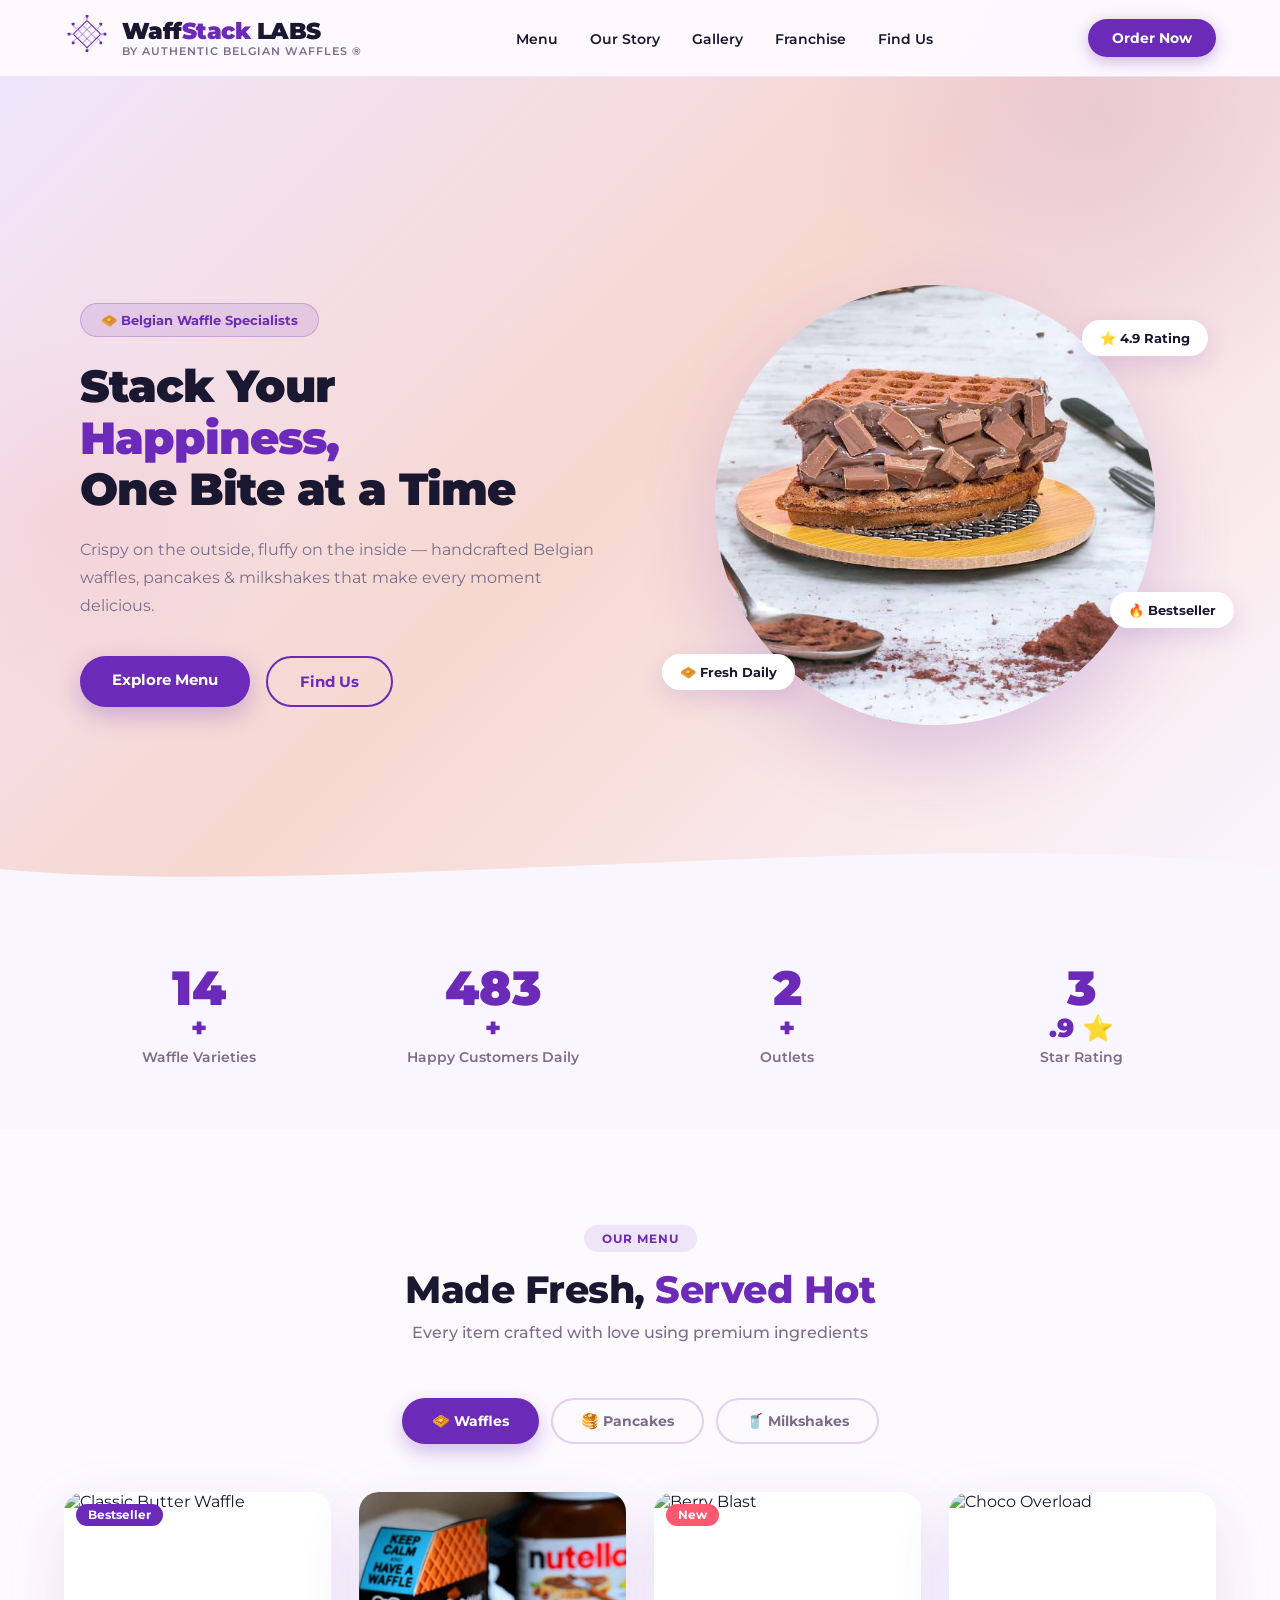
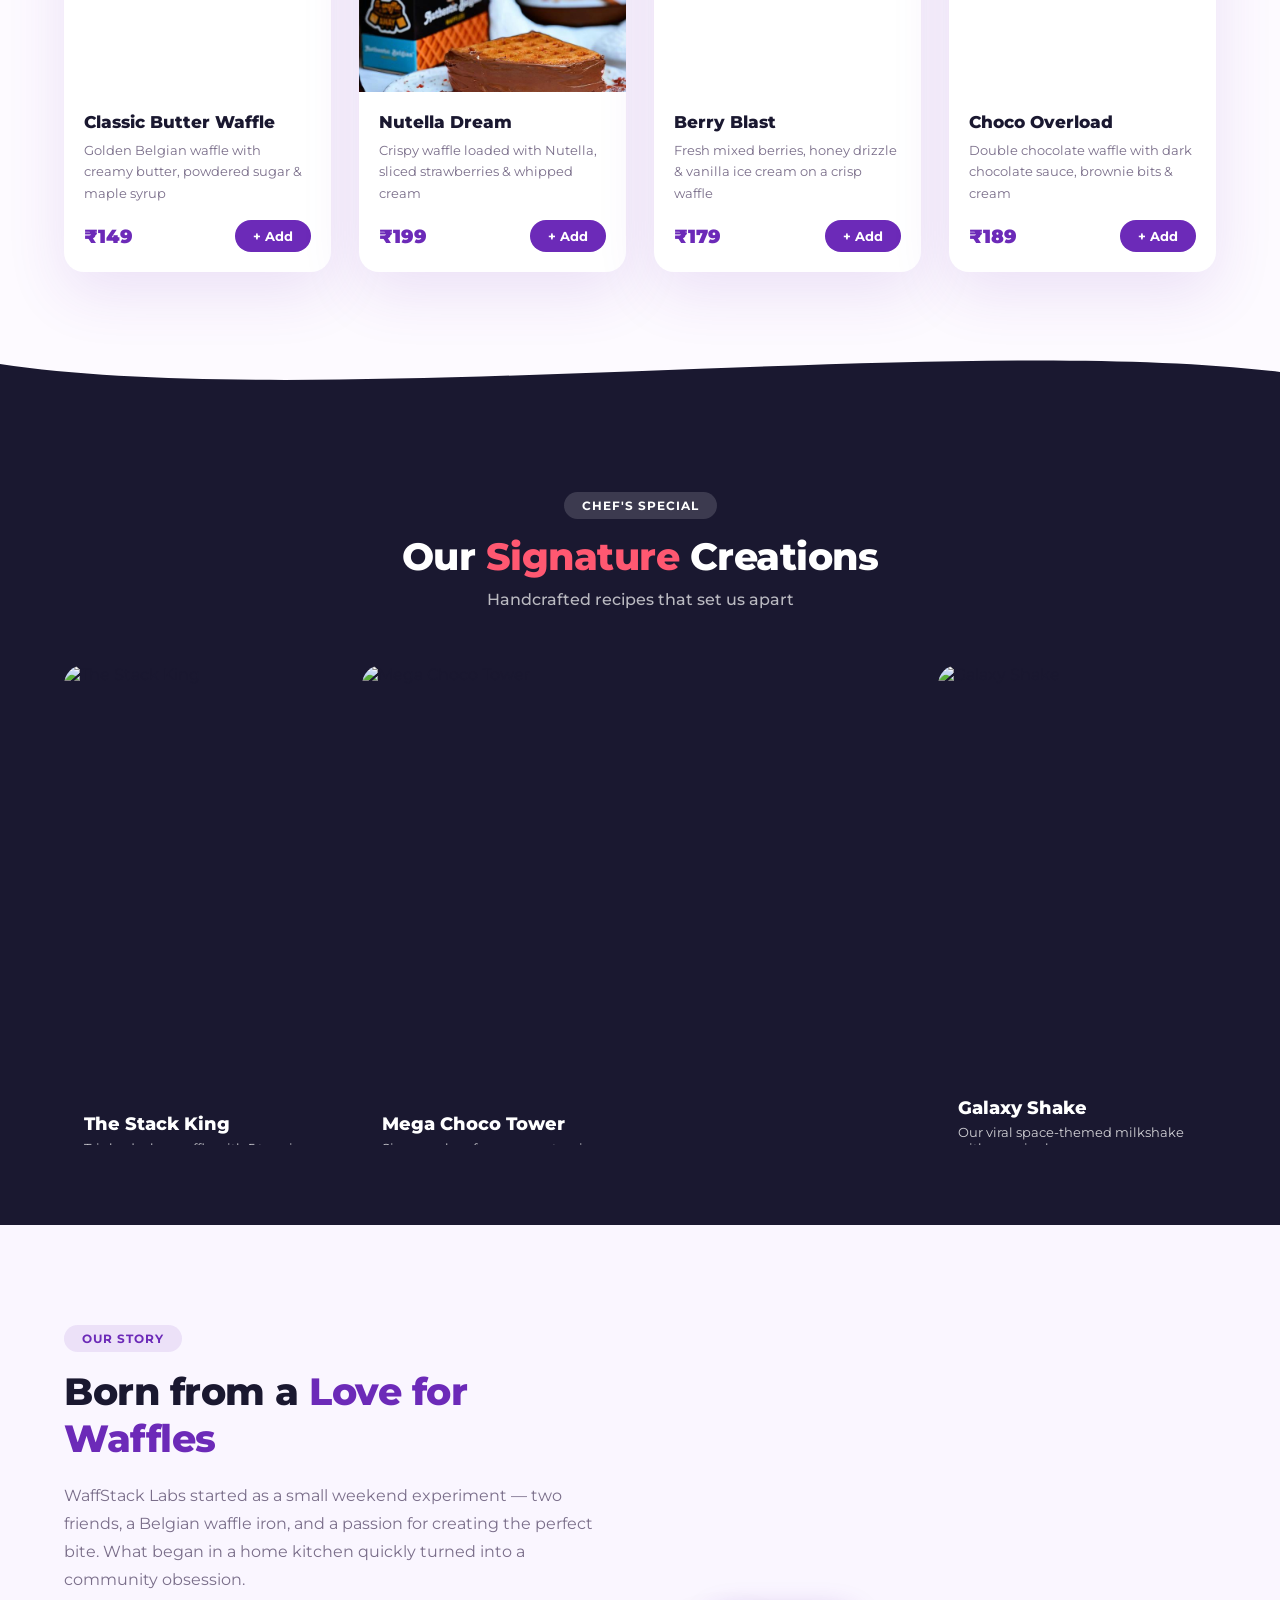
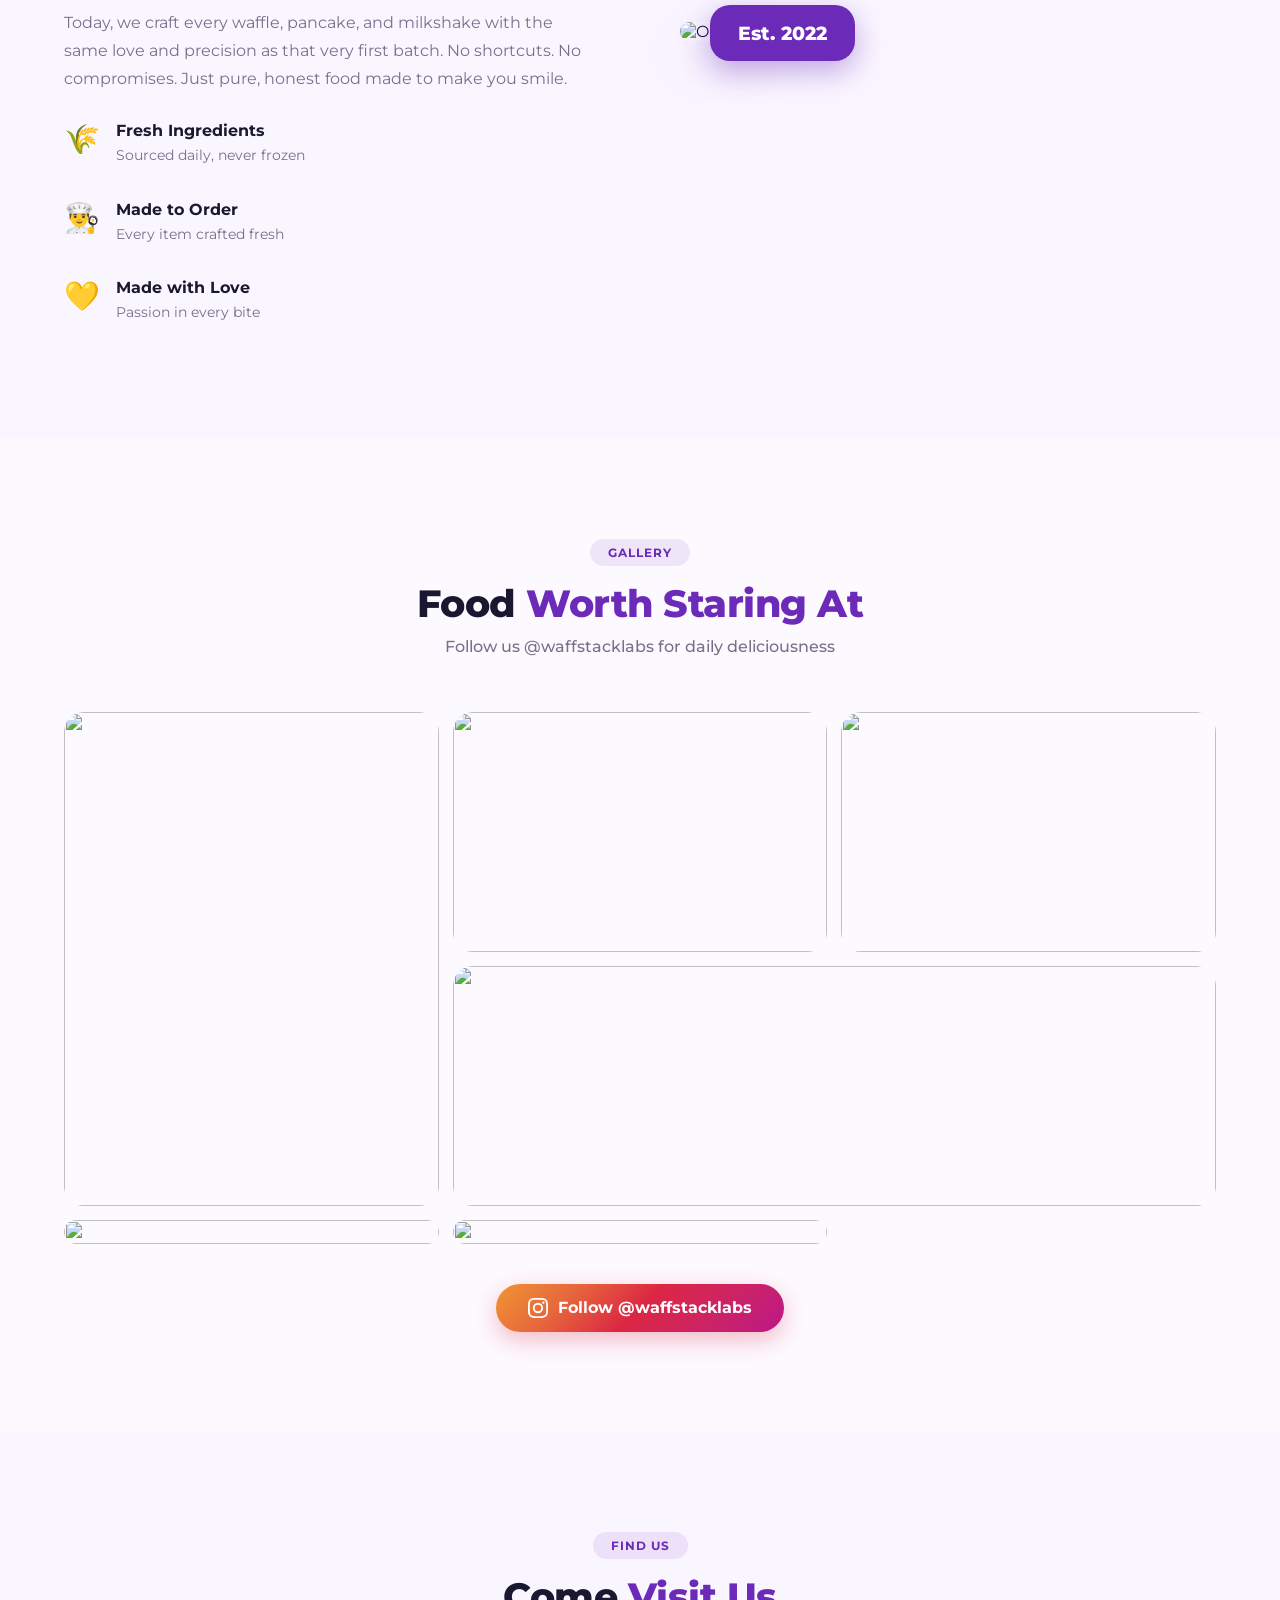
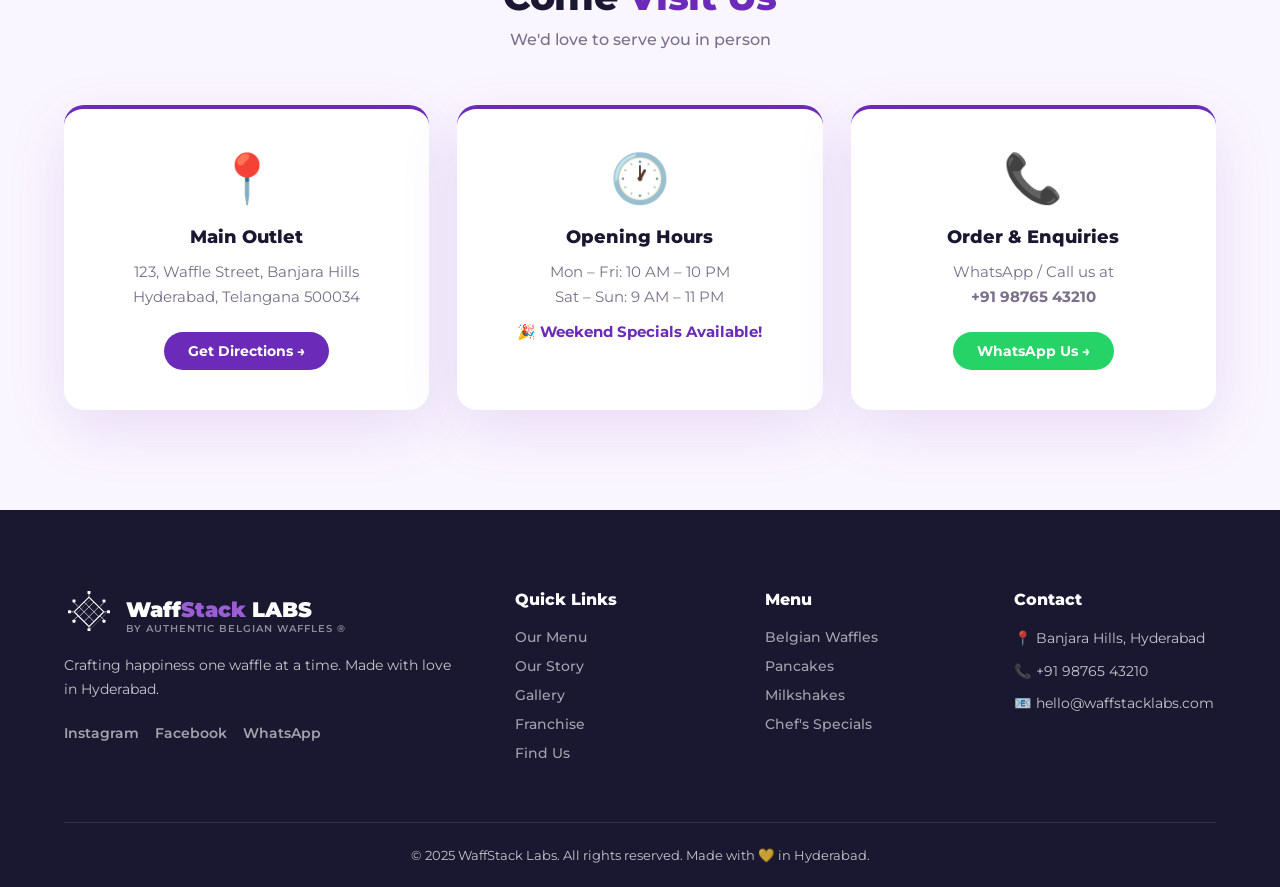
==== index.html @ 6fb12923 "Replace Nutella Dream menu card with real photo" ====
<!DOCTYPE html>
<html lang="en">
<head>
    <meta charset="UTF-8">
    <meta name="viewport" content="width=device-width, initial-scale=1.0">
    <title>WaffStack Labs – Stack Your Happiness</title>
    <meta name="description" content="Premium Belgian Waffles, Pancakes & Milkshakes. Handcrafted fresh daily in Hyderabad.">
    <link rel="preconnect" href="https://fonts.googleapis.com">
    <link rel="preconnect" href="https://fonts.gstatic.com" crossorigin>
    <link href="https://fonts.googleapis.com/css2?family=Montserrat:wght@400;500;600;700;800;900&display=swap" rel="stylesheet">
    <link rel="stylesheet" href="css/style.css">
</head>
<body>

    <!-- NAVBAR -->
    <nav class="navbar" id="navbar">
        <div class="nav-container">
            <a href="#home" class="logo">
                <img src="logo.svg" alt="WaffStack Labs" class="logo-icon">
                <div class="logo-text">Waff<span>Stack</span> LABS<small>By Authentic Belgian Waffles ®</small></div>
            </a>
            <ul class="nav-links">
                <li><a href="#menu">Menu</a></li>
                <li><a href="#story">Our Story</a></li>
                <li><a href="#gallery">Gallery</a></li>
                <li><a href="franchise.html">Franchise</a></li>
                <li><a href="#location">Find Us</a></li>
            </ul>
            <a href="https://wa.me/919869555575" class="btn-order" target="_blank">Order Now</a>
            <div class="hamburger" id="hamburger">
                <span></span><span></span><span></span>
            </div>
        </div>
        <div class="mobile-menu" id="mobileMenu">
            <ul>
                <li><a href="#menu">Menu</a></li>
                <li><a href="#story">Our Story</a></li>
                <li><a href="#gallery">Gallery</a></li>
                <li><a href="franchise.html">Franchise</a></li>
                <li><a href="#location">Find Us</a></li>
                <li><a href="https://wa.me/919869555575">Order Now</a></li>
            </ul>
        </div>
    </nav>

    <!-- HERO -->
    <section class="hero" id="home">
      <div class="hero-inner">
        <div class="hero-content">
            <div class="hero-badge">🧇 Belgian Waffle Specialists</div>
            <h1 class="hero-title">Stack Your<br><span class="hero-accent">Happiness,</span><br>One Bite at a Time</h1>
            <p class="hero-subtitle">Crispy on the outside, fluffy on the inside — handcrafted Belgian waffles, pancakes & milkshakes that make every moment delicious.</p>
            <div class="hero-cta">
                <a href="#menu" class="btn-primary">Explore Menu</a>
                <a href="#location" class="btn-secondary">Find Us</a>
            </div>
        </div>
        <div class="hero-visual">
            <div class="hero-image-wrap">
                <img src="hero-waffle.jpg" alt="Belgian Waffles" class="hero-img">
                <div class="float-badge b1">⭐ 4.9 Rating</div>
                <div class="float-badge b2">🔥 Bestseller</div>
                <div class="float-badge b3">🧇 Fresh Daily</div>
            </div>
        </div>
      </div>
        <div class="hero-wave">
            <svg viewBox="0 0 1440 100" xmlns="http://www.w3.org/2000/svg" preserveAspectRatio="none">
                <path d="M0,60 C360,100 1080,0 1440,60 L1440,100 L0,100 Z" fill="#FAF6FF"/>
            </svg>
        </div>
    </section>

    <!-- STATS -->
    <section class="stats">
        <div class="container">
            <div class="stats-grid">
                <div class="stat-item"><span class="stat-num" data-target="15">0</span><span class="stat-sym">+</span><p>Waffle Varieties</p></div>
                <div class="stat-item"><span class="stat-num" data-target="500">0</span><span class="stat-sym">+</span><p>Happy Customers Daily</p></div>
                <div class="stat-item"><span class="stat-num" data-target="3">0</span><span class="stat-sym">+</span><p>Outlets</p></div>
                <div class="stat-item"><span class="stat-num" data-target="4">0</span><span class="stat-sym">.9 ⭐</span><p>Star Rating</p></div>
            </div>
        </div>
    </section>

    <!-- MENU -->
    <section class="menu-section" id="menu">
        <div class="container">
            <div class="section-head">
                <span class="tag">Our Menu</span>
                <h2>Made Fresh, <span class="accent">Served Hot</span></h2>
                <p>Every item crafted with love using premium ingredients</p>
            </div>
            <div class="menu-tabs">
                <button class="tab active" data-tab="waffles">🧇 Waffles</button>
                <button class="tab" data-tab="pancakes">🥞 Pancakes</button>
                <button class="tab" data-tab="milkshakes">🥤 Milkshakes</button>
            </div>
            <div class="menu-grid">
                <!-- WAFFLES -->
                <div class="card" data-cat="waffles">
                    <div class="card-img"><img src="https://images.unsplash.com/photo-1562376552-0d160a2f238d?w=400&q=80" alt="Classic Butter Waffle"><span class="tag-best">Bestseller</span></div>
                    <div class="card-body"><h3>Classic Butter Waffle</h3><p>Golden Belgian waffle with creamy butter, powdered sugar & maple syrup</p><div class="card-foot"><span class="price">₹149</span><button class="add-btn">+ Add</button></div></div>
                </div>
                <div class="card" data-cat="waffles">
                    <div class="card-img"><img src="nutella-dream.jpg" alt="Nutella Dream"></div>
                    <div class="card-body"><h3>Nutella Dream</h3><p>Crispy waffle loaded with Nutella, sliced strawberries & whipped cream</p><div class="card-foot"><span class="price">₹199</span><button class="add-btn">+ Add</button></div></div>
                </div>
                <div class="card" data-cat="waffles">
                    <div class="card-img"><img src="https://images.unsplash.com/photo-1504113888839-1c8eb50233d3?w=400&q=80" alt="Berry Blast"><span class="tag-new">New</span></div>
                    <div class="card-body"><h3>Berry Blast</h3><p>Fresh mixed berries, honey drizzle & vanilla ice cream on a crisp waffle</p><div class="card-foot"><span class="price">₹179</span><button class="add-btn">+ Add</button></div></div>
                </div>
                <div class="card" data-cat="waffles">
                    <div class="card-img"><img src="https://images.unsplash.com/photo-1541781774459-bb2af2f05b55?w=400&q=80" alt="Choco Overload"></div>
                    <div class="card-body"><h3>Choco Overload</h3><p>Double chocolate waffle with dark chocolate sauce, brownie bits & cream</p><div class="card-foot"><span class="price">₹189</span><button class="add-btn">+ Add</button></div></div>
                </div>
                <!-- PANCAKES -->
                <div class="card hidden" data-cat="pancakes">
                    <div class="card-img"><img src="https://images.unsplash.com/photo-1528207776546-365bb710ee93?w=400&q=80" alt="Fluffy Stack"><span class="tag-best">Bestseller</span></div>
                    <div class="card-body"><h3>Fluffy Stack</h3><p>Three layers of cloud-soft pancakes with butter & pure maple syrup</p><div class="card-foot"><span class="price">₹129</span><button class="add-btn">+ Add</button></div></div>
                </div>
                <div class="card hidden" data-cat="pancakes">
                    <div class="card-img"><img src="https://images.unsplash.com/photo-1567620905732-2d1ec7ab7445?w=400&q=80" alt="Blueberry Delight"></div>
                    <div class="card-body"><h3>Blueberry Delight</h3><p>Fluffy pancakes bursting with fresh blueberries & cream cheese drizzle</p><div class="card-foot"><span class="price">₹159</span><button class="add-btn">+ Add</button></div></div>
                </div>
                <div class="card hidden" data-cat="pancakes">
                    <div class="card-img"><img src="https://images.unsplash.com/photo-1554520735-0a6b8b6ce8b7?w=400&q=80" alt="Banana Caramel"><span class="tag-new">New</span></div>
                    <div class="card-body"><h3>Banana Caramel</h3><p>Warm pancakes with sliced bananas, caramel sauce & toasted almonds</p><div class="card-foot"><span class="price">₹149</span><button class="add-btn">+ Add</button></div></div>
                </div>
                <!-- MILKSHAKES -->
                <div class="card hidden" data-cat="milkshakes">
                    <div class="card-img"><img src="https://images.unsplash.com/photo-1553787434-dd9eb41ea176?w=400&q=80" alt="Classic Vanilla"><span class="tag-best">Bestseller</span></div>
                    <div class="card-body"><h3>Classic Vanilla</h3><p>Thick, creamy vanilla shake made with real vanilla beans & premium milk</p><div class="card-foot"><span class="price">₹149</span><button class="add-btn">+ Add</button></div></div>
                </div>
                <div class="card hidden" data-cat="milkshakes">
                    <div class="card-img"><img src="https://images.unsplash.com/photo-1572490122747-3968b75cc699?w=400&q=80" alt="Oreo Crunch"></div>
                    <div class="card-body"><h3>Oreo Crunch</h3><p>Indulgent Oreo shake blended with ice cream & topped with crushed cookies</p><div class="card-foot"><span class="price">₹169</span><button class="add-btn">+ Add</button></div></div>
                </div>
                <div class="card hidden" data-cat="milkshakes">
                    <div class="card-img"><img src="https://images.unsplash.com/photo-1563805042-7684c019e1cb?w=400&q=80" alt="Strawberry Rush"><span class="tag-new">New</span></div>
                    <div class="card-body"><h3>Strawberry Rush</h3><p>Fresh strawberry shake with real fruit chunks & whipped cream topping</p><div class="card-foot"><span class="price">₹159</span><button class="add-btn">+ Add</button></div></div>
                </div>
            </div>
        </div>
        <div class="section-wave">
            <svg viewBox="0 0 1440 100" xmlns="http://www.w3.org/2000/svg" preserveAspectRatio="none">
                <path d="M0,40 C360,100 1080,0 1440,50 L1440,100 L0,100 Z" fill="#1A1830"/>
            </svg>
        </div>
    </section>

    <!-- SIGNATURE -->
    <section class="signature-section">
        <div class="container">
            <div class="section-head light">
                <span class="tag light">Chef's Special</span>
                <h2>Our <span class="accent-gold">Signature</span> Creations</h2>
                <p>Handcrafted recipes that set us apart</p>
            </div>
            <div class="sig-grid">
                <div class="sig-card">
                    <img src="https://images.unsplash.com/photo-1562376552-0d160a2f238d?w=500&q=80" alt="The Stack King">
                    <div class="sig-overlay"><h3>The Stack King</h3><p>Triple-decker waffle with 5 toppings</p><span>₹299</span></div>
                </div>
                <div class="sig-card large">
                    <img src="https://images.unsplash.com/photo-1481391319762-47dff72954d9?w=800&q=80" alt="Mega Choco Tower">
                    <div class="sig-overlay"><h3>Mega Choco Tower</h3><p>Six pancakes, four sauces, two ice cream scoops</p><span>₹349</span></div>
                </div>
                <div class="sig-card">
                    <img src="https://images.unsplash.com/photo-1553787434-dd9eb41ea176?w=500&q=80" alt="Galaxy Shake">
                    <div class="sig-overlay"><h3>Galaxy Shake</h3><p>Our viral space-themed milkshake with surprise layers</p><span>₹249</span></div>
                </div>
            </div>
        </div>
    </section>

    <!-- STORY -->
    <section class="story-section" id="story">
        <div class="container">
            <div class="story-grid">
                <div class="story-left">
                    <span class="tag">Our Story</span>
                    <h2>Born from a <span class="accent">Love for Waffles</span></h2>
                    <p>WaffStack Labs started as a small weekend experiment — two friends, a Belgian waffle iron, and a passion for creating the perfect bite. What began in a home kitchen quickly turned into a community obsession.</p>
                    <p>Today, we craft every waffle, pancake, and milkshake with the same love and precision as that very first batch. No shortcuts. No compromises. Just pure, honest food made to make you smile.</p>
                    <div class="values">
                        <div class="val"><div class="val-icon">🌾</div><div><h4>Fresh Ingredients</h4><p>Sourced daily, never frozen</p></div></div>
                        <div class="val"><div class="val-icon">👨‍🍳</div><div><h4>Made to Order</h4><p>Every item crafted fresh</p></div></div>
                        <div class="val"><div class="val-icon">💛</div><div><h4>Made with Love</h4><p>Passion in every bite</p></div></div>
                    </div>
                </div>
                <div class="story-right">
                    <img src="https://images.unsplash.com/photo-1414235077428-338989a2e8c0?w=600&q=80" alt="Our Story">
                    <div class="story-badge">Est. 2022</div>
                </div>
            </div>
        </div>
    </section>

    <!-- GALLERY -->
    <section class="gallery-section" id="gallery">
        <div class="container">
            <div class="section-head">
                <span class="tag">Gallery</span>
                <h2>Food <span class="accent">Worth Staring At</span></h2>
                <p>Follow us @waffstacklabs for daily deliciousness</p>
            </div>
            <div class="gallery-grid">
                <div class="g-item tall"><img src="https://images.unsplash.com/photo-1562376552-0d160a2f238d?w=400&q=80" alt=""><div class="g-hover">🧇</div></div>
                <div class="g-item"><img src="https://images.unsplash.com/photo-1528207776546-365bb710ee93?w=400&q=80" alt=""><div class="g-hover">🥞</div></div>
                <div class="g-item"><img src="https://images.unsplash.com/photo-1563805042-7684c019e1cb?w=400&q=80" alt=""><div class="g-hover">🥤</div></div>
                <div class="g-item wide"><img src="https://images.unsplash.com/photo-1481391319762-47dff72954d9?w=800&q=80" alt=""><div class="g-hover">✨</div></div>
                <div class="g-item"><img src="https://images.unsplash.com/photo-1572490122747-3968b75cc699?w=400&q=80" alt=""><div class="g-hover">🍓</div></div>
                <div class="g-item"><img src="https://images.unsplash.com/photo-1504113888839-1c8eb50233d3?w=400&q=80" alt=""><div class="g-hover">🫐</div></div>
            </div>
            <div class="gallery-cta">
                <a href="https://instagram.com/waffstacklabs" target="_blank" class="btn-insta">
                    <svg width="20" height="20" viewBox="0 0 24 24" fill="currentColor"><path d="M12 2.163c3.204 0 3.584.012 4.85.07 3.252.148 4.771 1.691 4.919 4.919.058 1.265.069 1.645.069 4.849 0 3.205-.012 3.584-.069 4.849-.149 3.225-1.664 4.771-4.919 4.919-1.266.058-1.644.07-4.85.07-3.204 0-3.584-.012-4.849-.07-3.26-.149-4.771-1.699-4.919-4.92-.058-1.265-.07-1.644-.07-4.849 0-3.204.013-3.583.07-4.849.149-3.227 1.664-4.771 4.919-4.919 1.266-.057 1.645-.069 4.849-.069zM12 0C8.741 0 8.333.014 7.053.072 2.695.272.273 2.69.073 7.052.014 8.333 0 8.741 0 12c0 3.259.014 3.668.072 4.948.2 4.358 2.618 6.78 6.98 6.98C8.333 23.986 8.741 24 12 24c3.259 0 3.668-.014 4.948-.072 4.354-.2 6.782-2.618 6.979-6.98.059-1.28.073-1.689.073-4.948 0-3.259-.014-3.667-.072-4.947-.196-4.354-2.617-6.78-6.979-6.98C15.668.014 15.259 0 12 0zm0 5.838a6.162 6.162 0 100 12.324 6.162 6.162 0 000-12.324zM12 16a4 4 0 110-8 4 4 0 010 8zm6.406-11.845a1.44 1.44 0 100 2.881 1.44 1.44 0 000-2.881z"/></svg>
                    Follow @waffstacklabs
                </a>
            </div>
        </div>
    </section>

    <!-- LOCATION -->
    <section class="location-section" id="location">
        <div class="container">
            <div class="section-head">
                <span class="tag">Find Us</span>
                <h2>Come <span class="accent">Visit Us</span></h2>
                <p>We'd love to serve you in person</p>
            </div>
            <div class="loc-grid">
                <div class="loc-card">
                    <div class="loc-icon">📍</div>
                    <h3>Main Outlet</h3>
                    <p>123, Waffle Street, Banjara Hills<br>Hyderabad, Telangana 500034</p>
                    <a href="https://maps.google.com" target="_blank" class="btn-dir">Get Directions →</a>
                </div>
                <div class="loc-card">
                    <div class="loc-icon">🕐</div>
                    <h3>Opening Hours</h3>
                    <p>Mon – Fri: 10 AM – 10 PM<br>Sat – Sun: 9 AM – 11 PM</p>
                    <p class="highlight">🎉 Weekend Specials Available!</p>
                </div>
                <div class="loc-card">
                    <div class="loc-icon">📞</div>
                    <h3>Order & Enquiries</h3>
                    <p>WhatsApp / Call us at<br><strong>+91 98765 43210</strong></p>
                    <a href="https://wa.me/919869555575" target="_blank" class="btn-wa">WhatsApp Us →</a>
                </div>
            </div>
        </div>
    </section>

    <!-- FOOTER -->
    <footer class="footer">
        <div class="container">
            <div class="footer-grid">
                <div class="f-brand">
                    <div class="f-logo">
                    <img src="logo.svg" alt="WaffStack Labs" class="f-logo-icon">
                    <div>Waff<span>Stack</span> LABS<small>By Authentic Belgian Waffles ®</small></div>
                </div>
                    <p>Crafting happiness one waffle at a time. Made with love in Hyderabad.</p>
                    <div class="f-social">
                        <a href="https://instagram.com/waffstacklabs" target="_blank">Instagram</a>
                        <a href="https://facebook.com/waffstacklabs" target="_blank">Facebook</a>
                        <a href="https://wa.me/919869555575" target="_blank">WhatsApp</a>
                    </div>
                </div>
                <div class="f-links">
                    <h4>Quick Links</h4>
                    <ul>
                        <li><a href="#menu">Our Menu</a></li>
                        <li><a href="#story">Our Story</a></li>
                        <li><a href="#gallery">Gallery</a></li>
                        <li><a href="franchise.html">Franchise</a></li>
                        <li><a href="#location">Find Us</a></li>
                    </ul>
                </div>
                <div class="f-links">
                    <h4>Menu</h4>
                    <ul>
                        <li><a href="#menu">Belgian Waffles</a></li>
                        <li><a href="#menu">Pancakes</a></li>
                        <li><a href="#menu">Milkshakes</a></li>
                        <li><a href="#menu">Chef's Specials</a></li>
                    </ul>
                </div>
                <div class="f-contact">
                    <h4>Contact</h4>
                    <p>📍 Banjara Hills, Hyderabad</p>
                    <p>📞 +91 98765 43210</p>
                    <p>📧 hello@waffstacklabs.com</p>
                </div>
            </div>
            <div class="footer-bottom">
                <p>© 2025 WaffStack Labs. All rights reserved. Made with 💛 in Hyderabad.</p>
            </div>
        </div>
    </footer>

    <script src="js/script.js"></script>
</body>
</html>
---- css/style.css ----
*, *::before, *::after { margin: 0; padding: 0; box-sizing: border-box; }

:root {
    --purple: #6C2AB8;
    --purple-dark: #4A1A8A;
    --purple-light: #9B5DD4;
    --navy: #1A1830;
    --pink: #FF5871;
    --blush: #F7D8D0;
    --lavender: #F0E6FF;
    --cream: #FAF6FF;
    --light: #FDFAFF;
    --text: #1A1830;
    --muted: #7A6E8A;
    --white: #fff;
    --shadow: 0 20px 60px rgba(108,42,184,0.12);
    --radius: 20px;
}

html { scroll-behavior: smooth; }
body { font-family: 'Montserrat', sans-serif; background: var(--light); color: var(--text); overflow-x: hidden; }
.container { max-width: 1200px; margin: 0 auto; padding: 0 24px; }
.accent { color: var(--purple); }
.accent-gold { color: var(--pink); }

/* ── NAVBAR ── */
.navbar {
    position: fixed; top: 0; left: 0; right: 0; z-index: 1000;
    background: rgba(253,250,255,0.96); backdrop-filter: blur(20px);
    border-bottom: 1px solid rgba(108,42,184,0.1);
    transition: box-shadow 0.3s;
}
.navbar.scrolled { box-shadow: 0 4px 30px rgba(108,42,184,0.1); }
.nav-container { max-width: 1200px; margin: 0 auto; padding: 0 24px; display: flex; align-items: center; justify-content: space-between; height: 76px; }
.logo { display: flex; align-items: center; gap: 12px; text-decoration: none; }
.logo-icon { height: 48px; width: auto; }
.logo-text { font-size: 1.45rem; font-weight: 900; color: var(--navy); letter-spacing: -0.5px; line-height: 1.1; }
.logo-text span { color: var(--purple); }
.logo-text small { display: block; font-size: 0.7rem; font-weight: 600; color: var(--muted); letter-spacing: 1px; text-transform: uppercase; }
.nav-links { display: flex; list-style: none; gap: 32px; }
.nav-links a { text-decoration: none; color: var(--text); font-weight: 600; font-size: 0.9rem; transition: color 0.2s; }
.nav-links a:hover { color: var(--purple); }
.btn-order { background: var(--purple); color: var(--white); padding: 10px 24px; border-radius: 50px; text-decoration: none; font-weight: 700; font-size: 0.88rem; transition: all 0.3s; box-shadow: 0 4px 15px rgba(108,42,184,0.35); }
.btn-order:hover { background: var(--purple-dark); transform: translateY(-2px); }
.hamburger { display: none; flex-direction: column; gap: 5px; cursor: pointer; }
.hamburger span { width: 25px; height: 2px; background: var(--navy); border-radius: 2px; }
.mobile-menu { display: none; background: var(--white); padding: 20px 24px; border-top: 1px solid rgba(108,42,184,0.1); }
.mobile-menu.open { display: block; }
.mobile-menu ul { list-style: none; display: flex; flex-direction: column; gap: 16px; }
.mobile-menu a { text-decoration: none; color: var(--text); font-weight: 600; font-size: 1rem; }

/* ── HERO ── */
.hero {
    min-height: 100vh; display: flex; align-items: center; flex-direction: column; justify-content: center;
    background: linear-gradient(135deg, #F0E6FF 0%, #F7D8D0 50%, #FAF6FF 100%);
    padding-top: 70px; position: relative; overflow: hidden;
}
.hero-inner {
    max-width: 1200px; width: 100%; margin: 0 auto;
    padding: 40px 40px 0; display: flex; align-items: center; gap: 60px; z-index: 2;
}
.hero::before { content: ''; position: absolute; top: -20%; right: -10%; width: 600px; height: 600px; background: radial-gradient(circle, rgba(108,42,184,0.1) 0%, transparent 70%); border-radius: 50%; pointer-events: none; }
.hero::after { content: ''; position: absolute; bottom: 20%; left: -10%; width: 400px; height: 400px; background: radial-gradient(circle, rgba(255,88,113,0.08) 0%, transparent 70%); border-radius: 50%; pointer-events: none; }
.hero-content { flex: 1; max-width: 540px; z-index: 2; }
.hero-badge { display: inline-block; background: rgba(108,42,184,0.12); color: var(--purple); padding: 8px 20px; border-radius: 50px; font-size: 0.82rem; font-weight: 700; margin-bottom: 24px; border: 1px solid rgba(108,42,184,0.25); }
.hero-title { font-size: clamp(2rem, 3.5vw, 3.5rem); font-weight: 900; line-height: 1.15; color: var(--navy); margin-bottom: 20px; letter-spacing: -1px; }
.hero-accent { color: var(--purple); }
.hero-subtitle { font-size: 1rem; color: var(--muted); line-height: 1.75; margin-bottom: 36px; }
.hero-cta { display: flex; gap: 16px; flex-wrap: wrap; }
.btn-primary { background: var(--purple); color: var(--white); padding: 14px 32px; border-radius: 50px; text-decoration: none; font-weight: 700; font-size: 0.95rem; transition: all 0.3s; box-shadow: 0 8px 25px rgba(108,42,184,0.3); }
.btn-primary:hover { background: var(--purple-dark); transform: translateY(-3px); box-shadow: 0 15px 35px rgba(108,42,184,0.4); }
.btn-secondary { background: transparent; color: var(--purple); padding: 14px 32px; border-radius: 50px; text-decoration: none; font-weight: 700; font-size: 0.95rem; border: 2px solid var(--purple); transition: all 0.3s; }
.btn-secondary:hover { background: var(--purple); color: var(--white); transform: translateY(-3px); }
.hero-visual { flex: 1; display: flex; justify-content: center; align-items: center; z-index: 2; }
.hero-image-wrap { position: relative; width: 440px; height: 440px; }
.hero-img { width: 100%; height: 100%; object-fit: cover; border-radius: 50%; box-shadow: 0 30px 80px rgba(108,42,184,0.2); animation: floatImg 3.5s ease-in-out infinite; }
@keyframes floatImg { 0%,100%{transform:translateY(0)} 50%{transform:translateY(-18px)} }
.float-badge { position: absolute; background: var(--white); padding: 10px 18px; border-radius: 50px; font-size: 0.82rem; font-weight: 700; box-shadow: 0 8px 25px rgba(108,42,184,0.15); white-space: nowrap; }
.b1 { top: 8%; right: -12%; animation: fb 2.2s ease-in-out infinite; }
.b2 { bottom: 22%; right: -18%; animation: fb 2.2s ease-in-out 0.5s infinite; }
.b3 { bottom: 8%; left: -12%; animation: fb 2.2s ease-in-out 1s infinite; }
@keyframes fb { 0%,100%{transform:translateY(0) rotate(-2deg)} 50%{transform:translateY(-8px) rotate(2deg)} }
.hero-wave { position: absolute; bottom: -1px; left: 0; right: 0; }
.hero-wave svg { width: 100%; height: 80px; display: block; }

/* ── STATS ── */
.stats { background: var(--cream); padding: 64px 0; }
.stats-grid { display: grid; grid-template-columns: repeat(4,1fr); gap: 24px; text-align: center; }
.stat-item { display: flex; flex-direction: column; align-items: center; }
.stat-num { font-size: 3rem; font-weight: 900; color: var(--purple); line-height: 1; }
.stat-sym { font-size: 1.6rem; font-weight: 900; color: var(--purple); }
.stat-item p { font-size: 0.85rem; color: var(--muted); font-weight: 600; margin-top: 6px; }

/* ── SECTION HEADERS ── */
.section-head { text-align: center; margin-bottom: 56px; }
.section-head.light h2 { color: var(--white); }
.section-head.light p { color: rgba(255,255,255,0.7); }
.section-head h2 { font-size: clamp(1.8rem,3vw,2.8rem); font-weight: 800; color: var(--navy); margin-bottom: 10px; letter-spacing: -0.5px; }
.section-head p { color: var(--muted); font-size: 1rem; font-weight: 500; }
.tag { display: inline-block; background: rgba(108,42,184,0.1); color: var(--purple); padding: 6px 18px; border-radius: 50px; font-size: 0.78rem; font-weight: 700; text-transform: uppercase; letter-spacing: 1px; margin-bottom: 14px; }
.tag.light { background: rgba(255,255,255,0.15); color: var(--white); }

/* ── MENU ── */
.menu-section { padding: 96px 0 0; background: var(--light); position: relative; }
.menu-tabs { display: flex; justify-content: center; gap: 12px; margin-bottom: 48px; flex-wrap: wrap; }
.tab { padding: 12px 28px; border-radius: 50px; border: 2px solid rgba(108,42,184,0.2); background: transparent; color: var(--muted); font-family: 'Montserrat',sans-serif; font-weight: 700; font-size: 0.9rem; cursor: pointer; transition: all 0.3s; }
.tab:hover { border-color: var(--purple); color: var(--purple); }
.tab.active { background: var(--purple); border-color: var(--purple); color: var(--white); box-shadow: 0 8px 20px rgba(108,42,184,0.3); }
.menu-grid { display: grid; grid-template-columns: repeat(auto-fill, minmax(260px,1fr)); gap: 28px; margin-bottom: 60px; }
.card { background: var(--white); border-radius: var(--radius); overflow: hidden; box-shadow: var(--shadow); transition: all 0.3s; animation: fadeUp 0.4s ease; }
.card:hover { transform: translateY(-8px); box-shadow: 0 30px 70px rgba(108,42,184,0.15); }
.card.hidden { display: none; }
@keyframes fadeUp { from{opacity:0;transform:translateY(20px)} to{opacity:1;transform:translateY(0)} }
.card-img { height: 200px; overflow: hidden; position: relative; }
.card-img img { width: 100%; height: 100%; object-fit: cover; transition: transform 0.4s; }
.card:hover .card-img img { transform: scale(1.08); }
.tag-best { position: absolute; top: 12px; left: 12px; background: var(--purple); color: var(--white); padding: 4px 12px; border-radius: 50px; font-size: 0.73rem; font-weight: 700; }
.tag-new { position: absolute; top: 12px; left: 12px; background: var(--pink); color: var(--white); padding: 4px 12px; border-radius: 50px; font-size: 0.73rem; font-weight: 700; }
.card-body { padding: 20px; }
.card-body h3 { font-size: 1.05rem; font-weight: 800; color: var(--navy); margin-bottom: 8px; }
.card-body p { font-size: 0.83rem; color: var(--muted); line-height: 1.6; margin-bottom: 16px; }
.card-foot { display: flex; align-items: center; justify-content: space-between; }
.price { font-size: 1.2rem; font-weight: 900; color: var(--purple); }
.add-btn { background: var(--purple); color: var(--white); border: none; padding: 8px 18px; border-radius: 50px; font-family: 'Montserrat',sans-serif; font-weight: 700; font-size: 0.82rem; cursor: pointer; transition: all 0.3s; }
.add-btn:hover { background: var(--purple-dark); transform: scale(1.05); }
.section-wave svg { width: 100%; height: 80px; display: block; }

/* ── SIGNATURE ── */
.signature-section { background: var(--navy); padding: 80px 0; }
.sig-grid { display: grid; grid-template-columns: 1fr 2fr 1fr; gap: 20px; height: 480px; }
.sig-card { position: relative; border-radius: var(--radius); overflow: hidden; cursor: pointer; }
.sig-card img { width: 100%; height: 100%; object-fit: cover; transition: transform 0.5s; }
.sig-card:hover img { transform: scale(1.07); }
.sig-overlay { position: absolute; bottom: 0; left: 0; right: 0; background: linear-gradient(transparent, rgba(26,24,48,0.92)); padding: 30px 20px 20px; color: var(--white); transform: translateY(60px); transition: transform 0.3s; }
.sig-card:hover .sig-overlay { transform: translateY(0); }
.sig-overlay h3 { font-size: 1.1rem; font-weight: 800; margin-bottom: 6px; }
.sig-overlay p { font-size: 0.82rem; opacity: 0.8; margin-bottom: 10px; }
.sig-overlay span { background: var(--purple); padding: 4px 14px; border-radius: 50px; font-weight: 700; font-size: 0.88rem; }

/* ── STORY ── */
.story-section { padding: 100px 0; background: var(--cream); }
.story-grid { display: grid; grid-template-columns: 1fr 1fr; gap: 80px; align-items: center; }
.story-left .tag { margin-bottom: 16px; }
.story-left h2 { font-size: clamp(1.8rem,3vw,2.4rem); font-weight: 800; color: var(--navy); margin-bottom: 20px; letter-spacing: -0.5px; }
.story-left p { color: var(--muted); line-height: 1.8; margin-bottom: 14px; font-size: 0.98rem; }
.values { display: flex; flex-direction: column; gap: 18px; margin-top: 28px; }
.val { display: flex; align-items: flex-start; gap: 16px; }
.val-icon { font-size: 1.8rem; flex-shrink: 0; }
.val h4 { font-size: 0.98rem; font-weight: 700; color: var(--navy); margin-bottom: 3px; }
.val p { font-size: 0.85rem; color: var(--muted); }
.story-right { position: relative; }
.story-right img { width: 100%; height: 500px; object-fit: cover; border-radius: 30px; box-shadow: var(--shadow); }
.story-badge { position: absolute; bottom: -20px; left: 30px; background: var(--purple); color: var(--white); padding: 16px 28px; border-radius: 20px; font-size: 1.2rem; font-weight: 800; box-shadow: 0 10px 30px rgba(108,42,184,0.4); }

/* ── GALLERY ── */
.gallery-section { padding: 100px 0; background: var(--light); }
.gallery-grid { display: grid; grid-template-columns: repeat(3,1fr); grid-template-rows: repeat(2,240px); gap: 14px; margin-bottom: 40px; }
.g-item { border-radius: var(--radius); overflow: hidden; position: relative; cursor: pointer; }
.g-item.tall { grid-row: span 2; }
.g-item.wide { grid-column: span 2; }
.g-item img { width: 100%; height: 100%; object-fit: cover; transition: transform 0.4s; }
.g-item:hover img { transform: scale(1.07); }
.g-hover { position: absolute; inset: 0; background: rgba(108,42,184,0.5); display: flex; align-items: center; justify-content: center; font-size: 2.5rem; opacity: 0; transition: opacity 0.3s; }
.g-item:hover .g-hover { opacity: 1; }
.gallery-cta { text-align: center; }
.btn-insta { display: inline-flex; align-items: center; gap: 10px; background: linear-gradient(135deg,#f09433,#e6683c,#dc2743,#cc2366,#bc1888); color: var(--white); padding: 14px 32px; border-radius: 50px; text-decoration: none; font-weight: 700; font-size: 1rem; transition: all 0.3s; box-shadow: 0 8px 25px rgba(220,39,67,0.3); }
.btn-insta:hover { transform: translateY(-3px); box-shadow: 0 15px 35px rgba(220,39,67,0.4); }

/* ── FRANCHISE ── */
.franchise-section { padding: 100px 0; background: var(--navy); }
.franchise-grid { display: grid; grid-template-columns: 1fr 1fr; gap: 80px; align-items: center; }
.franchise-left .tag { margin-bottom: 16px; }
.franchise-left h2 { font-size: clamp(1.8rem,3vw,2.6rem); font-weight: 800; color: var(--white); margin-bottom: 20px; letter-spacing: -0.5px; }
.franchise-left p { color: rgba(255,255,255,0.7); line-height: 1.8; margin-bottom: 32px; font-size: 0.98rem; }
.franchise-perks { display: flex; flex-direction: column; gap: 20px; margin-bottom: 36px; }
.perk { display: flex; align-items: flex-start; gap: 16px; }
.perk-icon { font-size: 1.8rem; flex-shrink: 0; }
.perk h4 { font-size: 0.98rem; font-weight: 700; color: var(--white); margin-bottom: 3px; }
.perk p { font-size: 0.85rem; color: rgba(255,255,255,0.6); }
.btn-franchise { display: inline-block; background: var(--purple); color: var(--white); padding: 14px 36px; border-radius: 50px; text-decoration: none; font-weight: 700; font-size: 1rem; transition: all 0.3s; box-shadow: 0 8px 25px rgba(108,42,184,0.4); }
.btn-franchise:hover { background: var(--purple-light); transform: translateY(-3px); box-shadow: 0 15px 35px rgba(108,42,184,0.5); }
.franchise-right { display: flex; flex-direction: column; gap: 24px; }
.franchise-card { display: grid; grid-template-columns: 1fr 1fr; gap: 16px; }
.f-stat { background: rgba(255,255,255,0.07); border: 1px solid rgba(108,42,184,0.3); border-radius: 16px; padding: 24px 20px; text-align: center; transition: background 0.3s; }
.f-stat:hover { background: rgba(108,42,184,0.2); }
.f-stat span { display: block; font-size: 2rem; font-weight: 900; color: var(--purple-light); margin-bottom: 6px; }
.f-stat p { font-size: 0.85rem; color: rgba(255,255,255,0.7); font-weight: 500; }
.franchise-right img { width: 100%; height: 260px; object-fit: cover; border-radius: 24px; opacity: 0.85; }

/* ── LOCATION ── */
.location-section { padding: 100px 0; background: var(--cream); }
.loc-grid { display: grid; grid-template-columns: repeat(3,1fr); gap: 28px; }
.loc-card { background: var(--white); padding: 40px 28px; border-radius: var(--radius); text-align: center; box-shadow: var(--shadow); transition: transform 0.3s; border-top: 4px solid var(--purple); }
.loc-card:hover { transform: translateY(-8px); }
.loc-icon { font-size: 3rem; margin-bottom: 18px; }
.loc-card h3 { font-size: 1.15rem; font-weight: 800; color: var(--navy); margin-bottom: 12px; }
.loc-card p { color: var(--muted); line-height: 1.7; margin-bottom: 6px; font-size: 0.93rem; }
.loc-card .highlight { color: var(--purple); font-weight: 700; margin-top: 10px; }
.btn-dir, .btn-wa { display: inline-block; margin-top: 16px; padding: 10px 24px; border-radius: 50px; text-decoration: none; font-weight: 700; font-size: 0.88rem; transition: all 0.3s; }
.btn-dir { background: var(--purple); color: var(--white); }
.btn-dir:hover { background: var(--purple-dark); }
.btn-wa { background: #25D366; color: var(--white); }
.btn-wa:hover { background: #128C7E; transform: translateY(-2px); }

/* ── FOOTER ── */
.footer { background: var(--navy); color: rgba(255,255,255,0.75); padding: 80px 0 0; }
.footer-grid { display: grid; grid-template-columns: 2fr 1fr 1fr 1fr; gap: 48px; padding-bottom: 60px; }
.f-logo { display: flex; align-items: center; gap: 12px; margin-bottom: 6px; }
.f-logo-icon { height: 52px; width: auto; filter: brightness(0) invert(1); }
.f-logo div { font-size: 1.3rem; font-weight: 900; color: var(--white); line-height: 1.1; }
.f-logo span { color: var(--purple-light); }
.f-logo small { display: block; font-size: 0.6rem; font-weight: 600; color: rgba(255,255,255,0.5); letter-spacing: 1px; text-transform: uppercase; margin-top: 2px; }
.f-brand p { font-size: 0.88rem; line-height: 1.7; margin-bottom: 22px; margin-top: 12px; }
.f-social { display: flex; gap: 16px; }
.f-social a { color: rgba(255,255,255,0.6); text-decoration: none; font-size: 0.88rem; font-weight: 600; transition: color 0.2s; }
.f-social a:hover { color: var(--purple-light); }
.f-links h4, .f-contact h4 { color: var(--white); font-size: 0.98rem; font-weight: 800; margin-bottom: 18px; }
.f-links ul { list-style: none; display: flex; flex-direction: column; gap: 10px; }
.f-links a { color: rgba(255,255,255,0.6); text-decoration: none; font-size: 0.88rem; font-weight: 500; transition: color 0.2s; }
.f-links a:hover { color: var(--purple-light); }
.f-contact p { font-size: 0.88rem; margin-bottom: 10px; line-height: 1.6; }
.footer-bottom { border-top: 1px solid rgba(255,255,255,0.1); padding: 24px 0; text-align: center; font-size: 0.83rem; }

/* ── RESPONSIVE ── */
@media (max-width: 1024px) {
    .sig-grid { grid-template-columns: 1fr 1fr; height: auto; }
    .sig-card.large { grid-column: span 2; height: 350px; }
    .sig-card { height: 280px; }
    .footer-grid { grid-template-columns: 1fr 1fr; gap: 32px; }
}
@media (max-width: 768px) {
    .nav-links, .btn-order { display: none; }
    .hamburger { display: flex; }
    .hero { padding-top: 70px; }
    .hero-inner { flex-direction: column; text-align: center; padding: 40px 24px 0; gap: 32px; }
    .hero-cta { justify-content: center; }
    .hero-visual { display: none; }
    .stats-grid { grid-template-columns: repeat(2,1fr); }
    .story-grid { grid-template-columns: 1fr; gap: 40px; }
    .franchise-grid { grid-template-columns: 1fr; gap: 48px; }
    .gallery-grid { grid-template-columns: repeat(2,1fr); grid-template-rows: auto; }
    .g-item.tall, .g-item.wide { grid-row: span 1; grid-column: span 1; height: 220px; }
    .loc-grid { grid-template-columns: 1fr; }
    .footer-grid { grid-template-columns: 1fr; }
    .sig-grid { grid-template-columns: 1fr; height: auto; }
    .sig-card.large { grid-column: span 1; height: 300px; }
    .sig-card { height: 260px; }
    .sig-overlay { transform: translateY(0); }
}
@media (max-width: 480px) {
    .menu-grid { grid-template-columns: 1fr; }
    .gallery-grid { grid-template-columns: 1fr; }
    .stats-grid { grid-template-columns: repeat(2,1fr); }
}
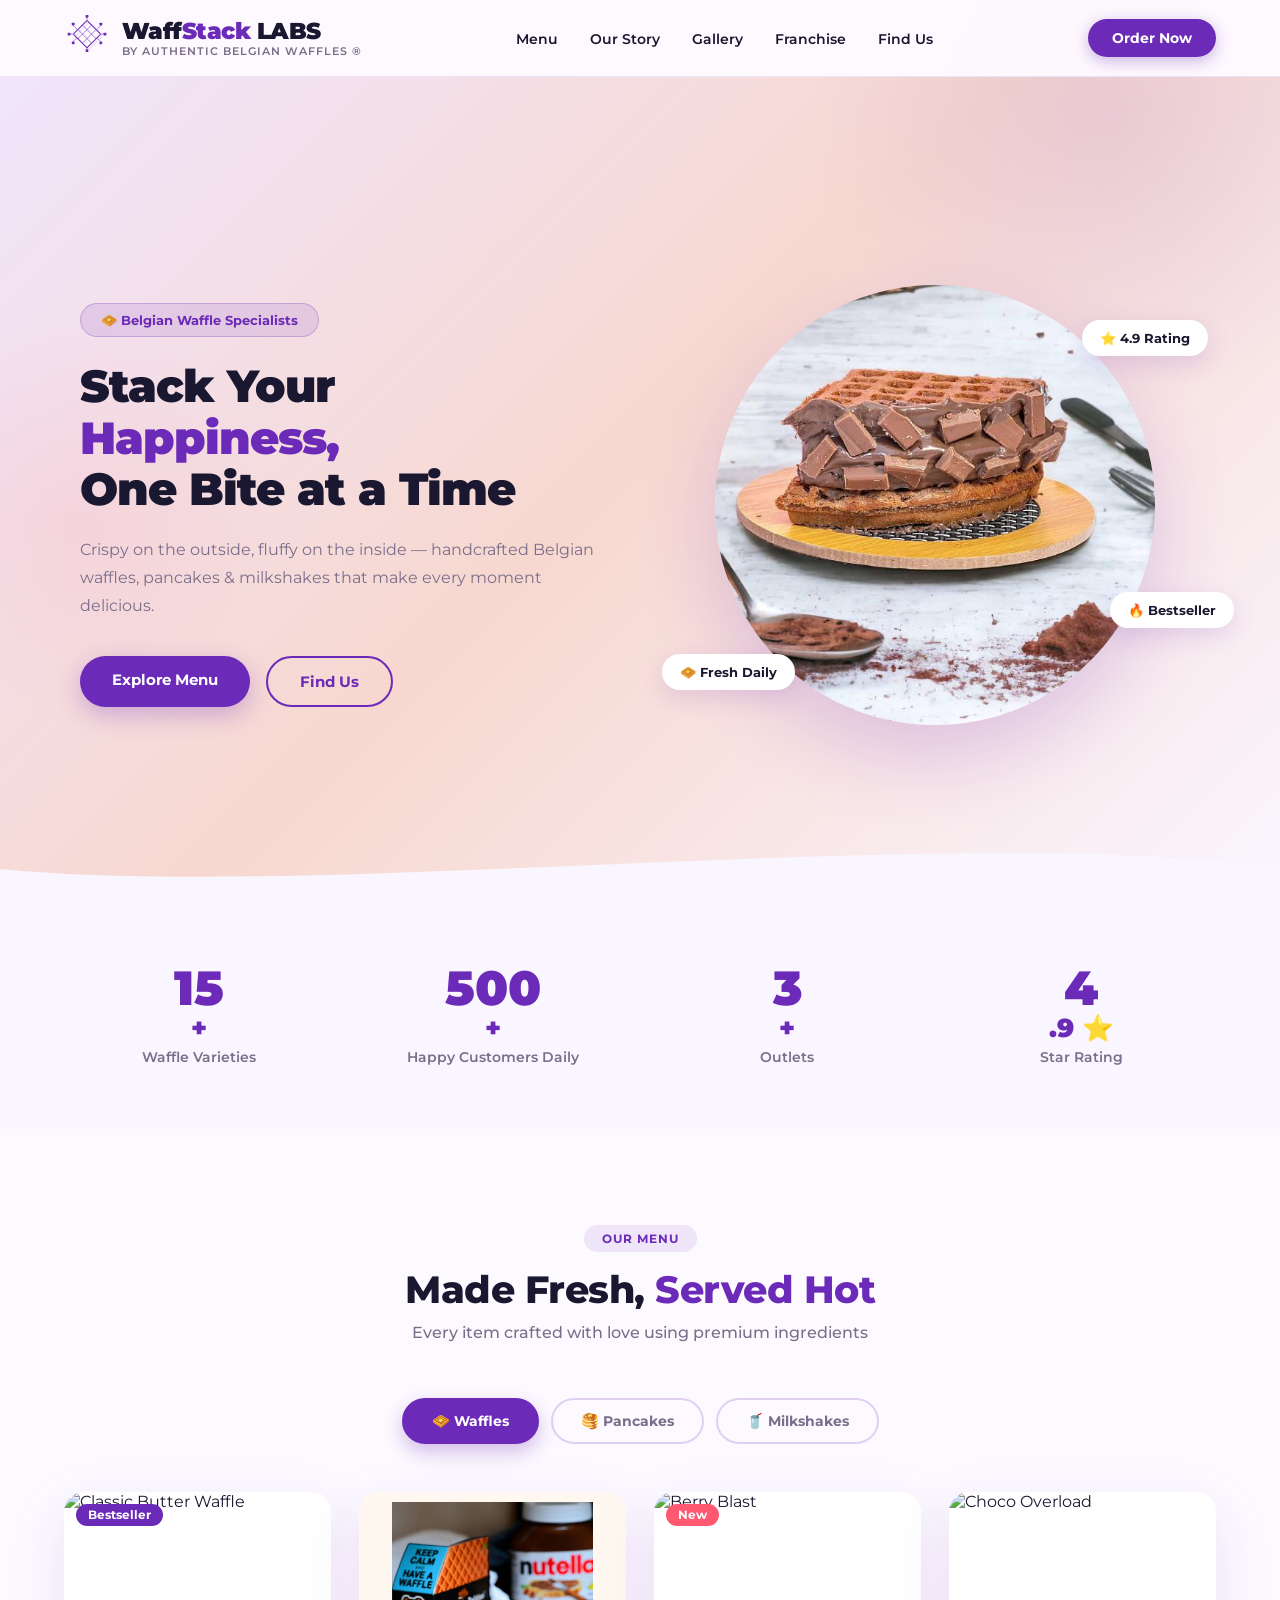
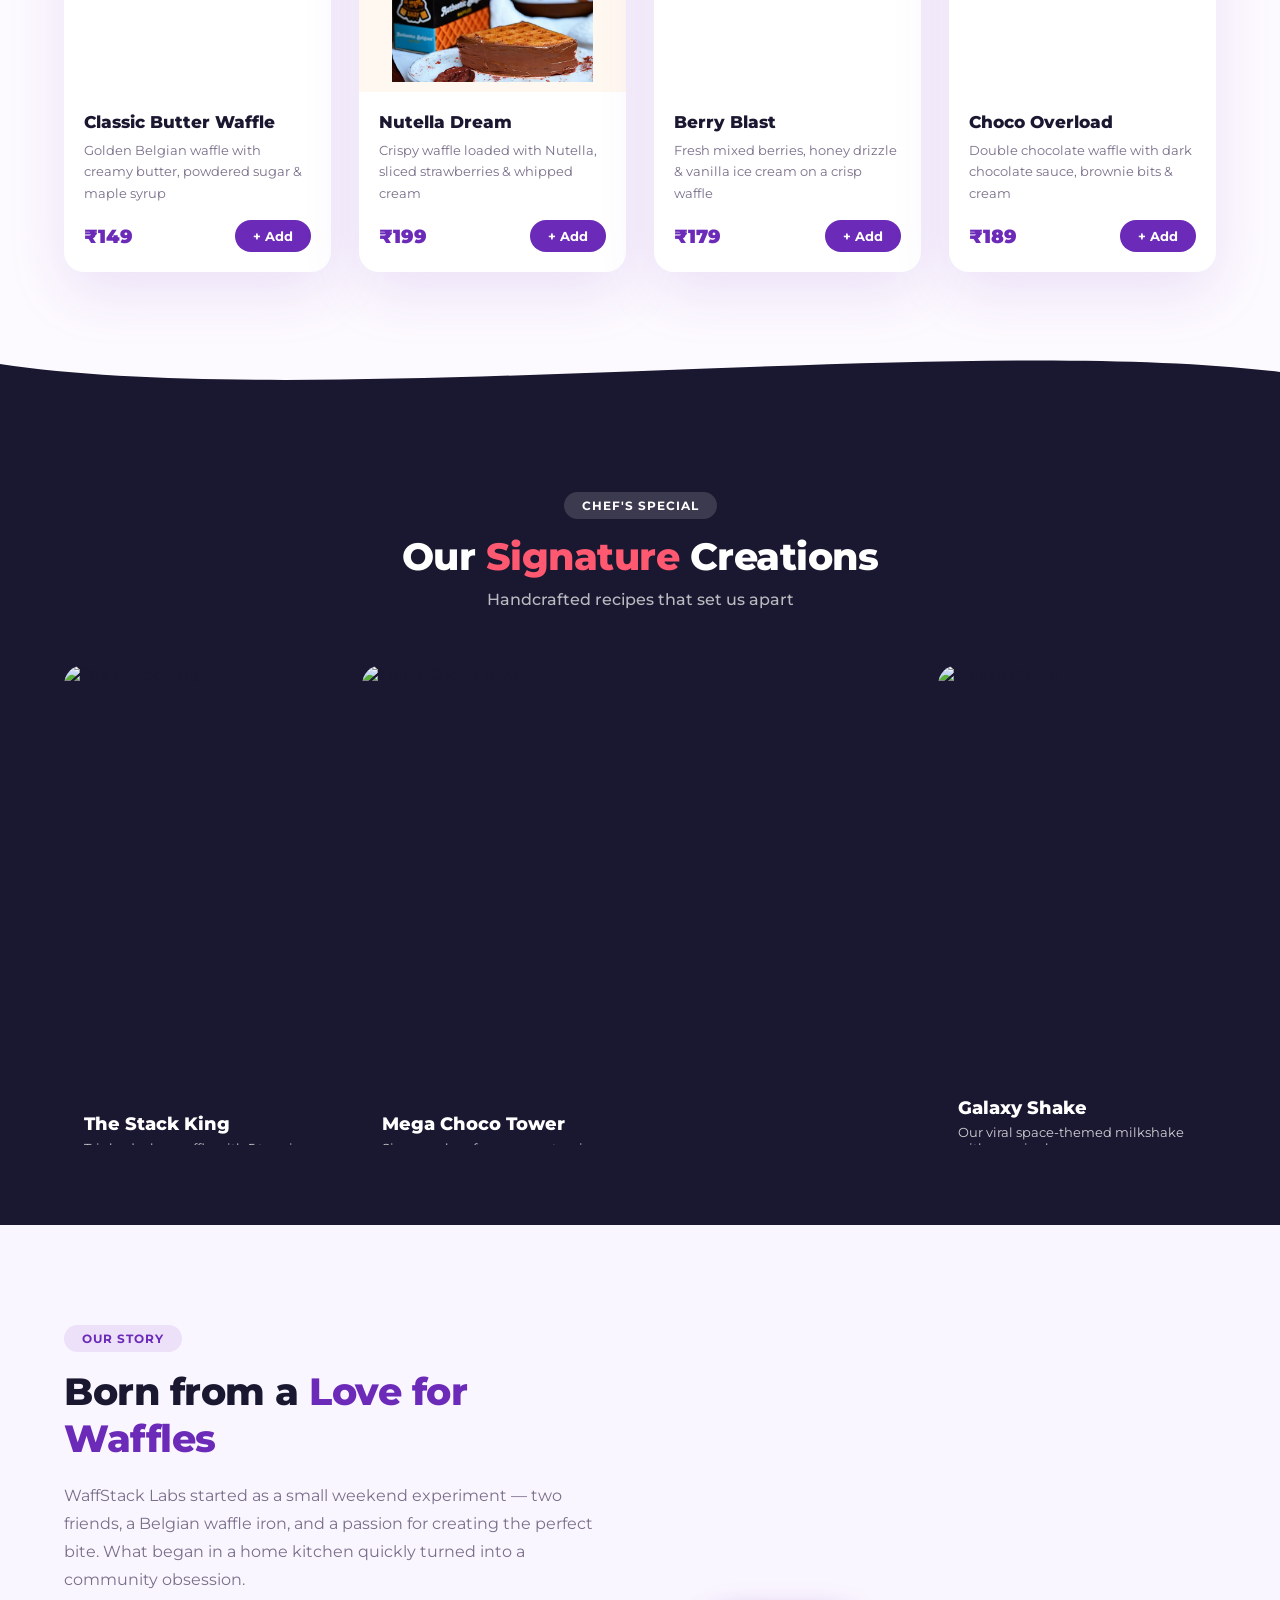
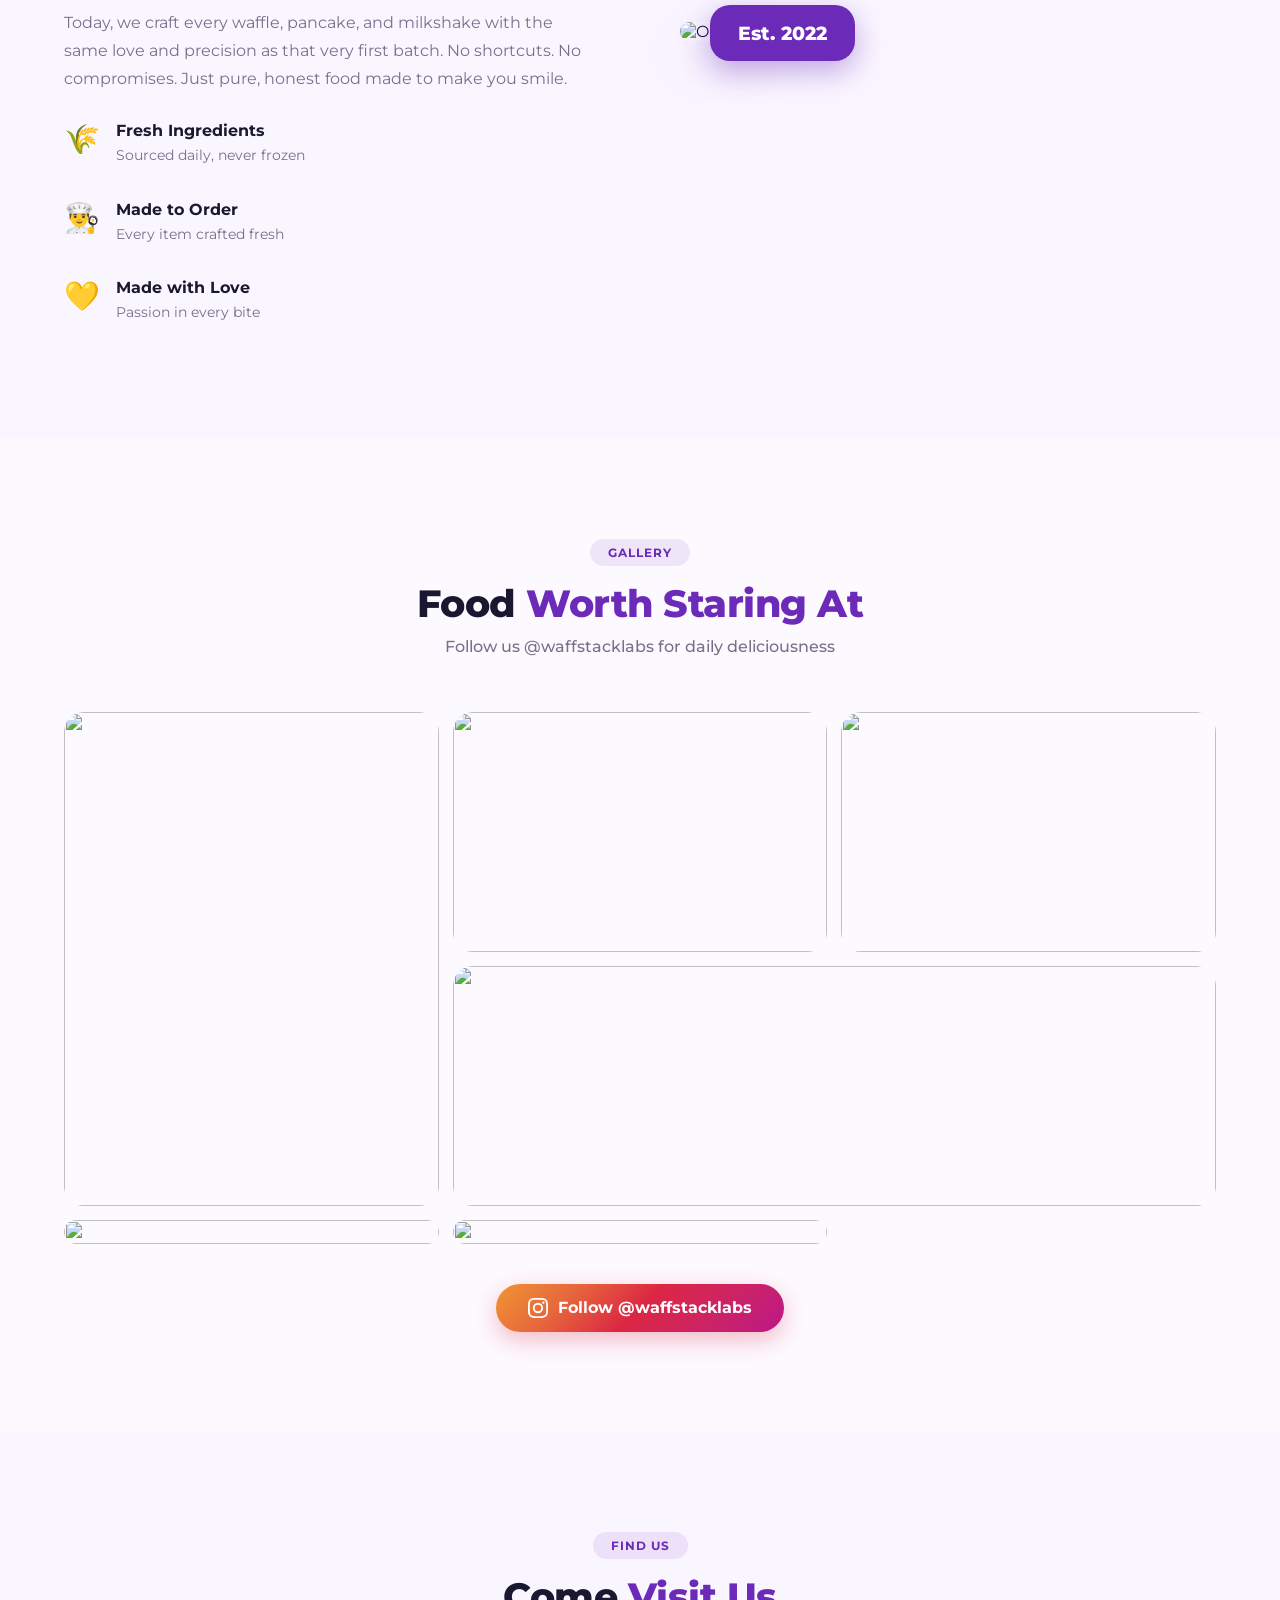
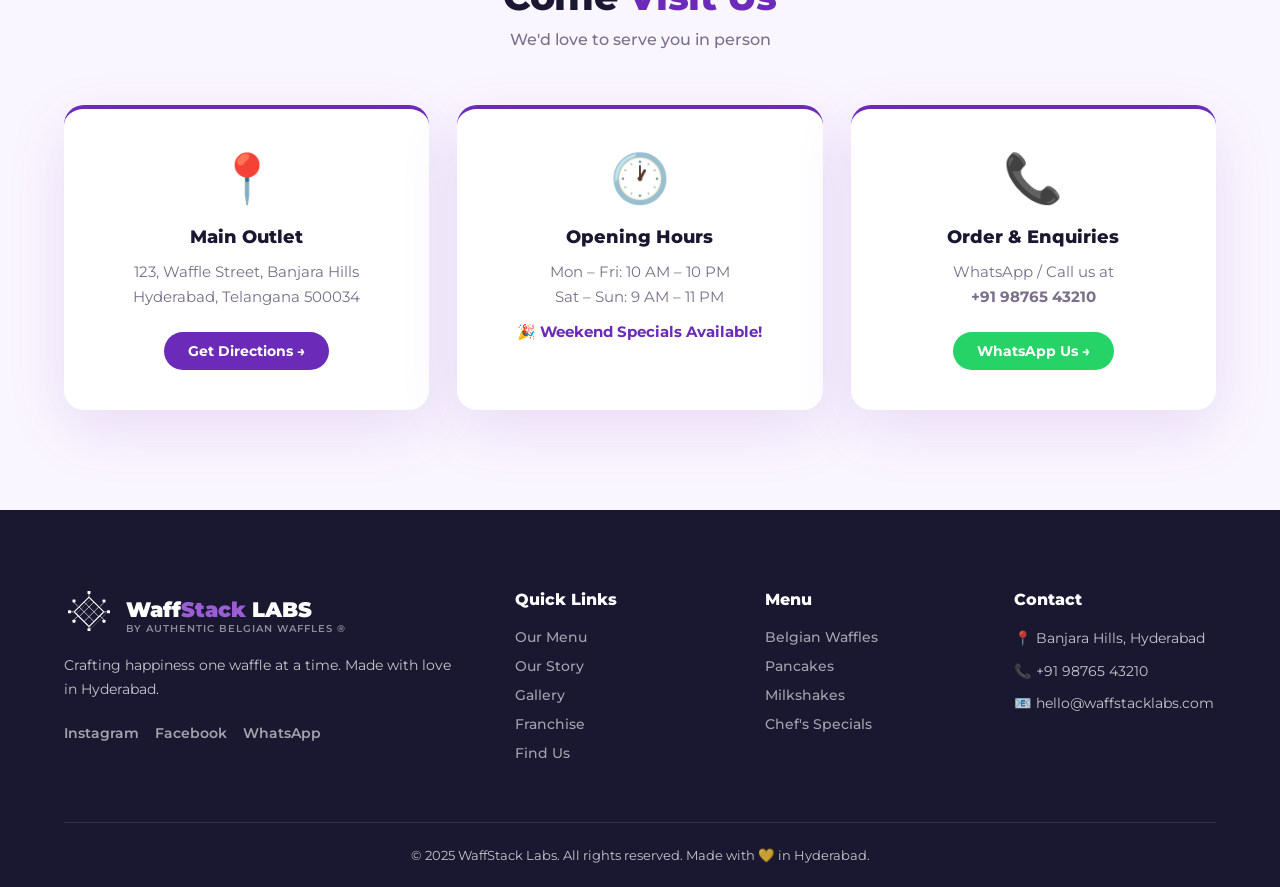
==== commit dae5d051: "Unzoom Nutella Dream image - object-fit contain" ====
--- a/index.html
+++ b/index.html
@@ -103,7 +103,7 @@
                     <div class="card-body"><h3>Classic Butter Waffle</h3><p>Golden Belgian waffle with creamy butter, powdered sugar & maple syrup</p><div class="card-foot"><span class="price">₹149</span><button class="add-btn">+ Add</button></div></div>
                 </div>
                 <div class="card" data-cat="waffles">
-                    <div class="card-img"><img src="nutella-dream.jpg" alt="Nutella Dream"></div>
+                    <div class="card-img"><img src="nutella-dream.jpg" alt="Nutella Dream" style="object-fit:contain; padding:10px; background:#fff8f0;"></div>
                     <div class="card-body"><h3>Nutella Dream</h3><p>Crispy waffle loaded with Nutella, sliced strawberries & whipped cream</p><div class="card-foot"><span class="price">₹199</span><button class="add-btn">+ Add</button></div></div>
                 </div>
                 <div class="card" data-cat="waffles">
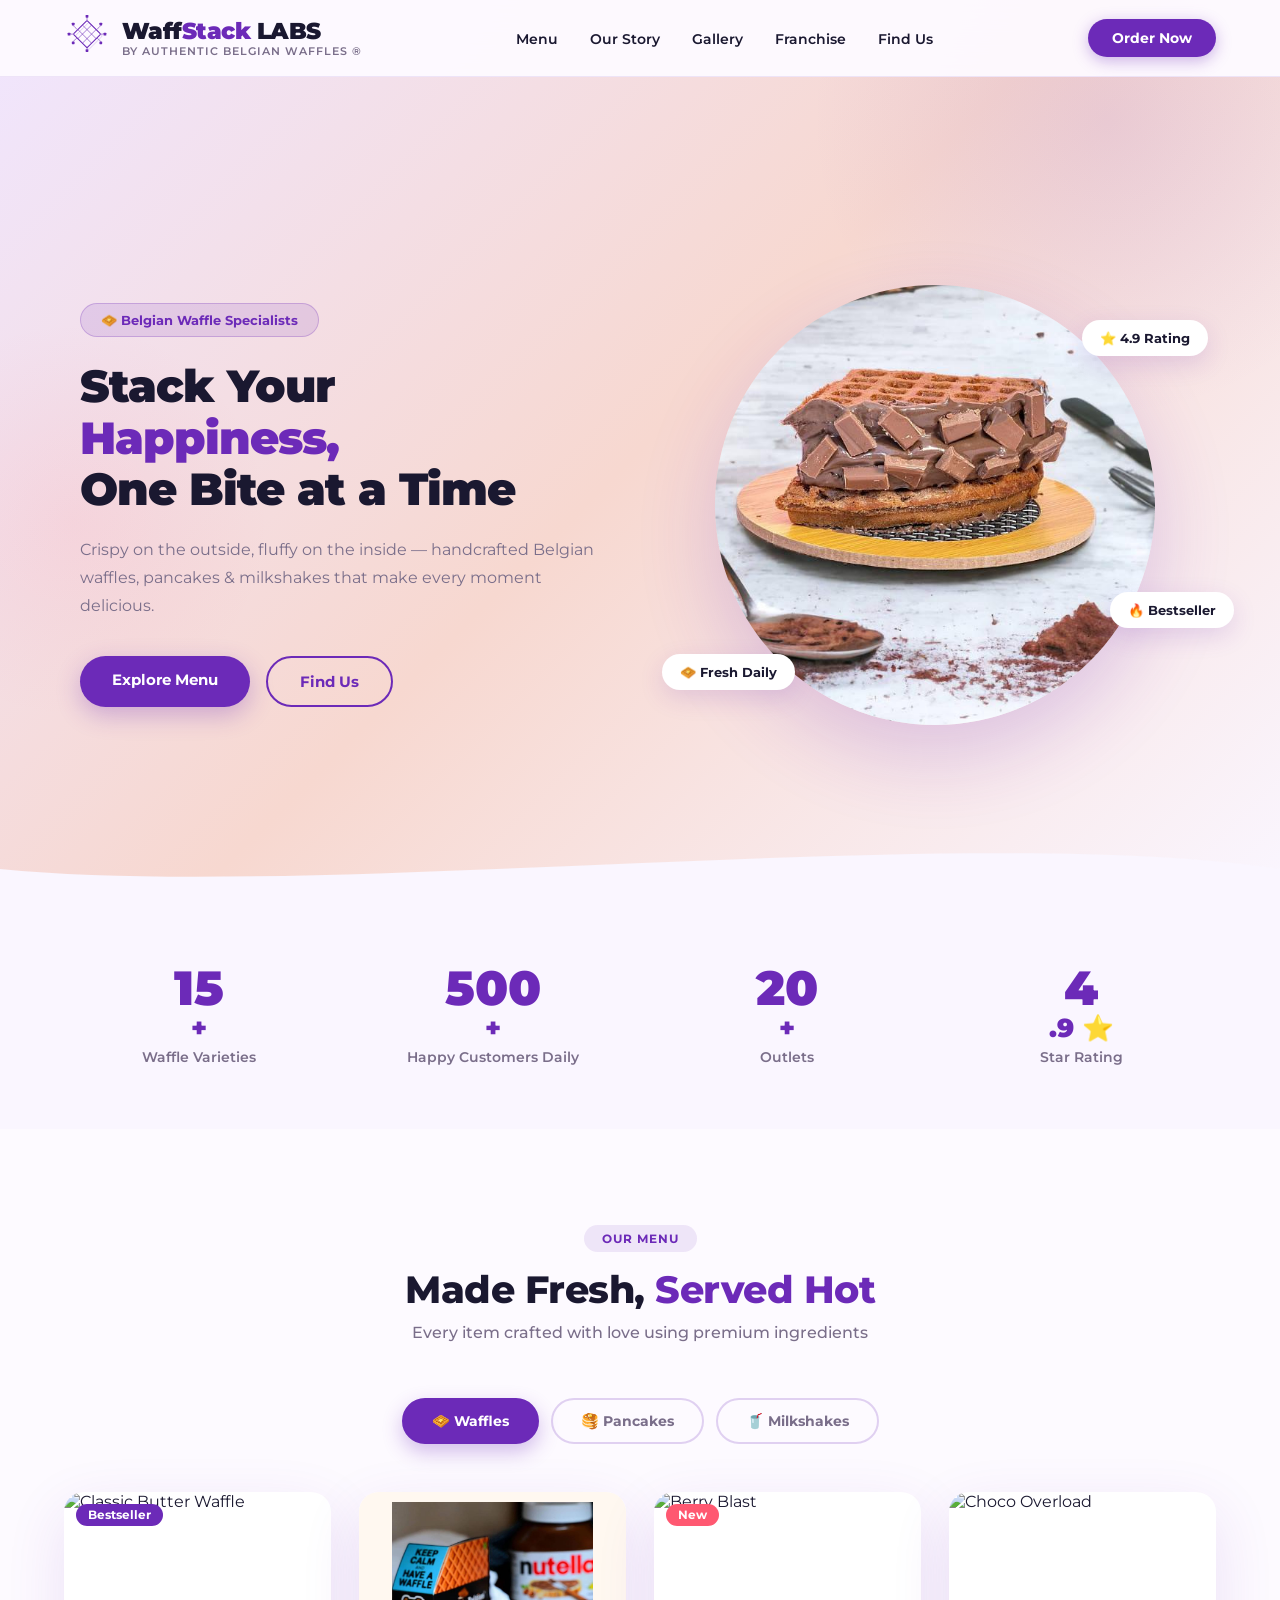
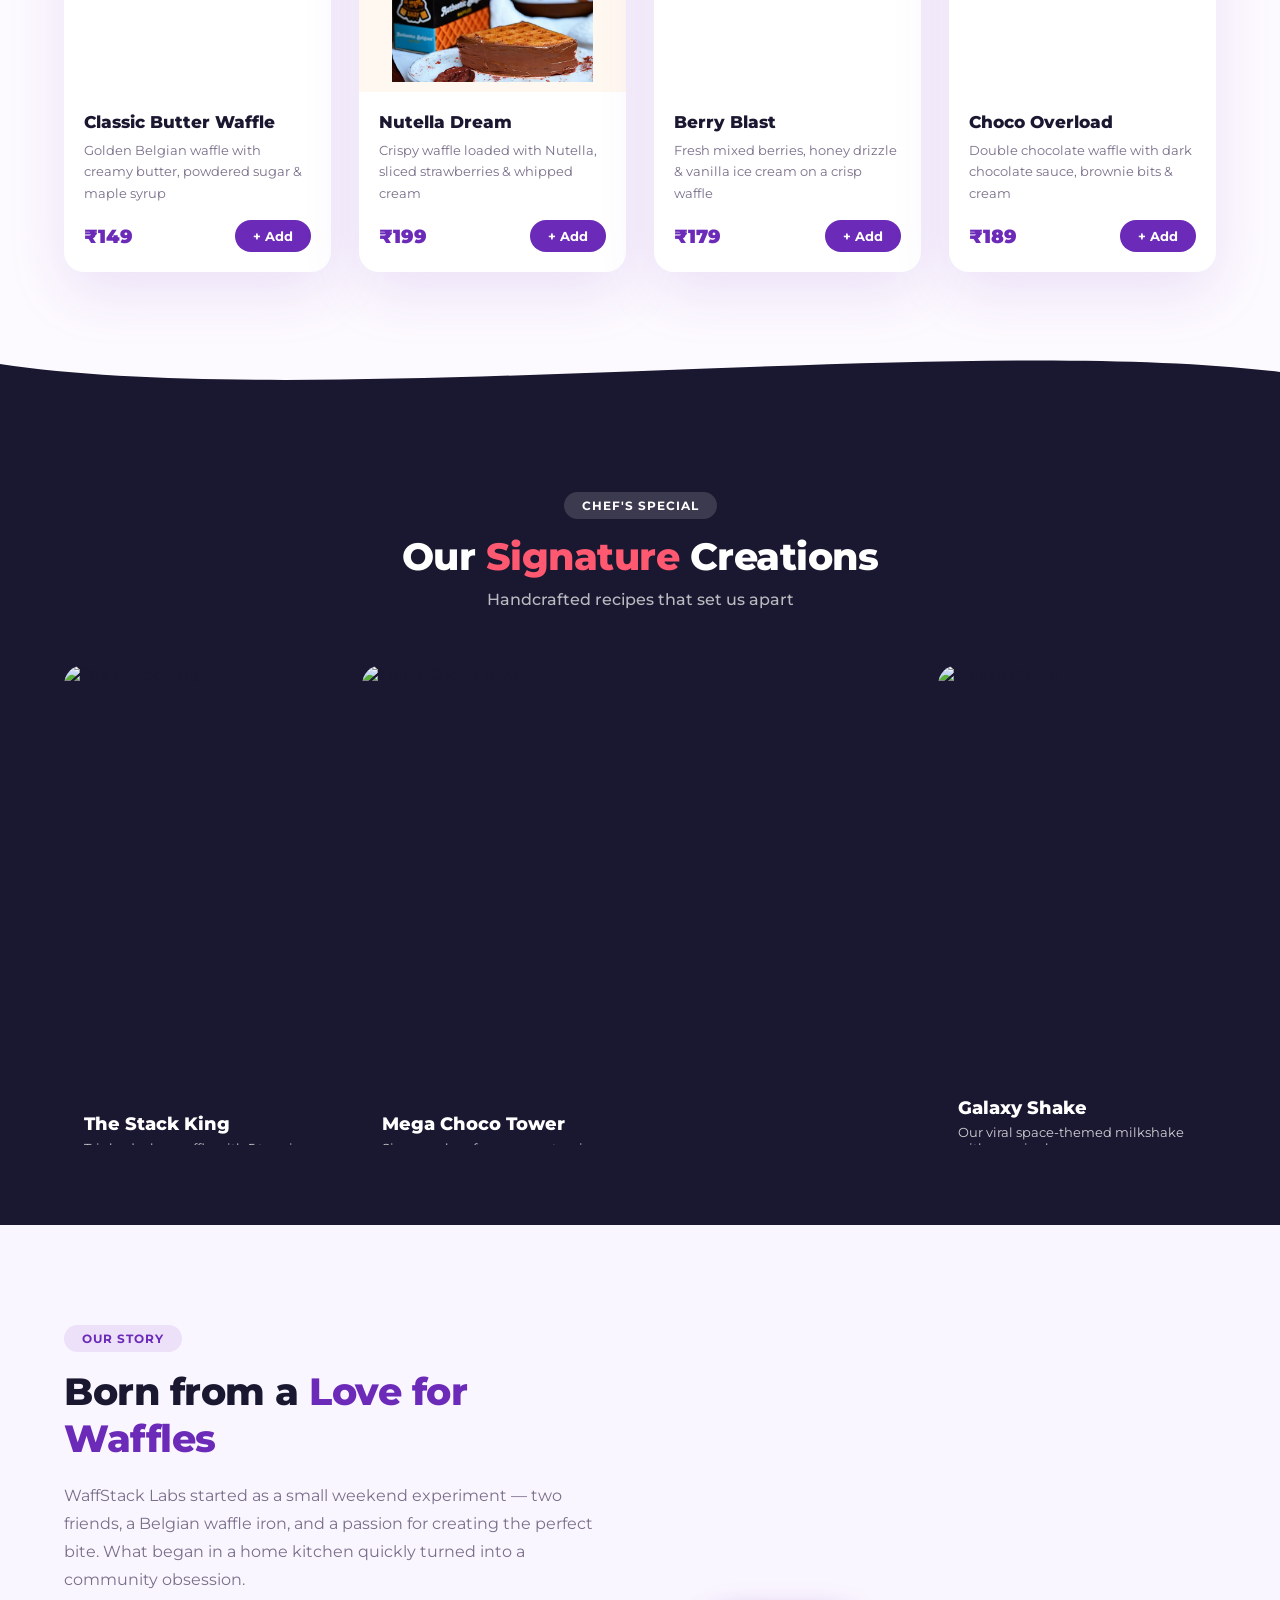
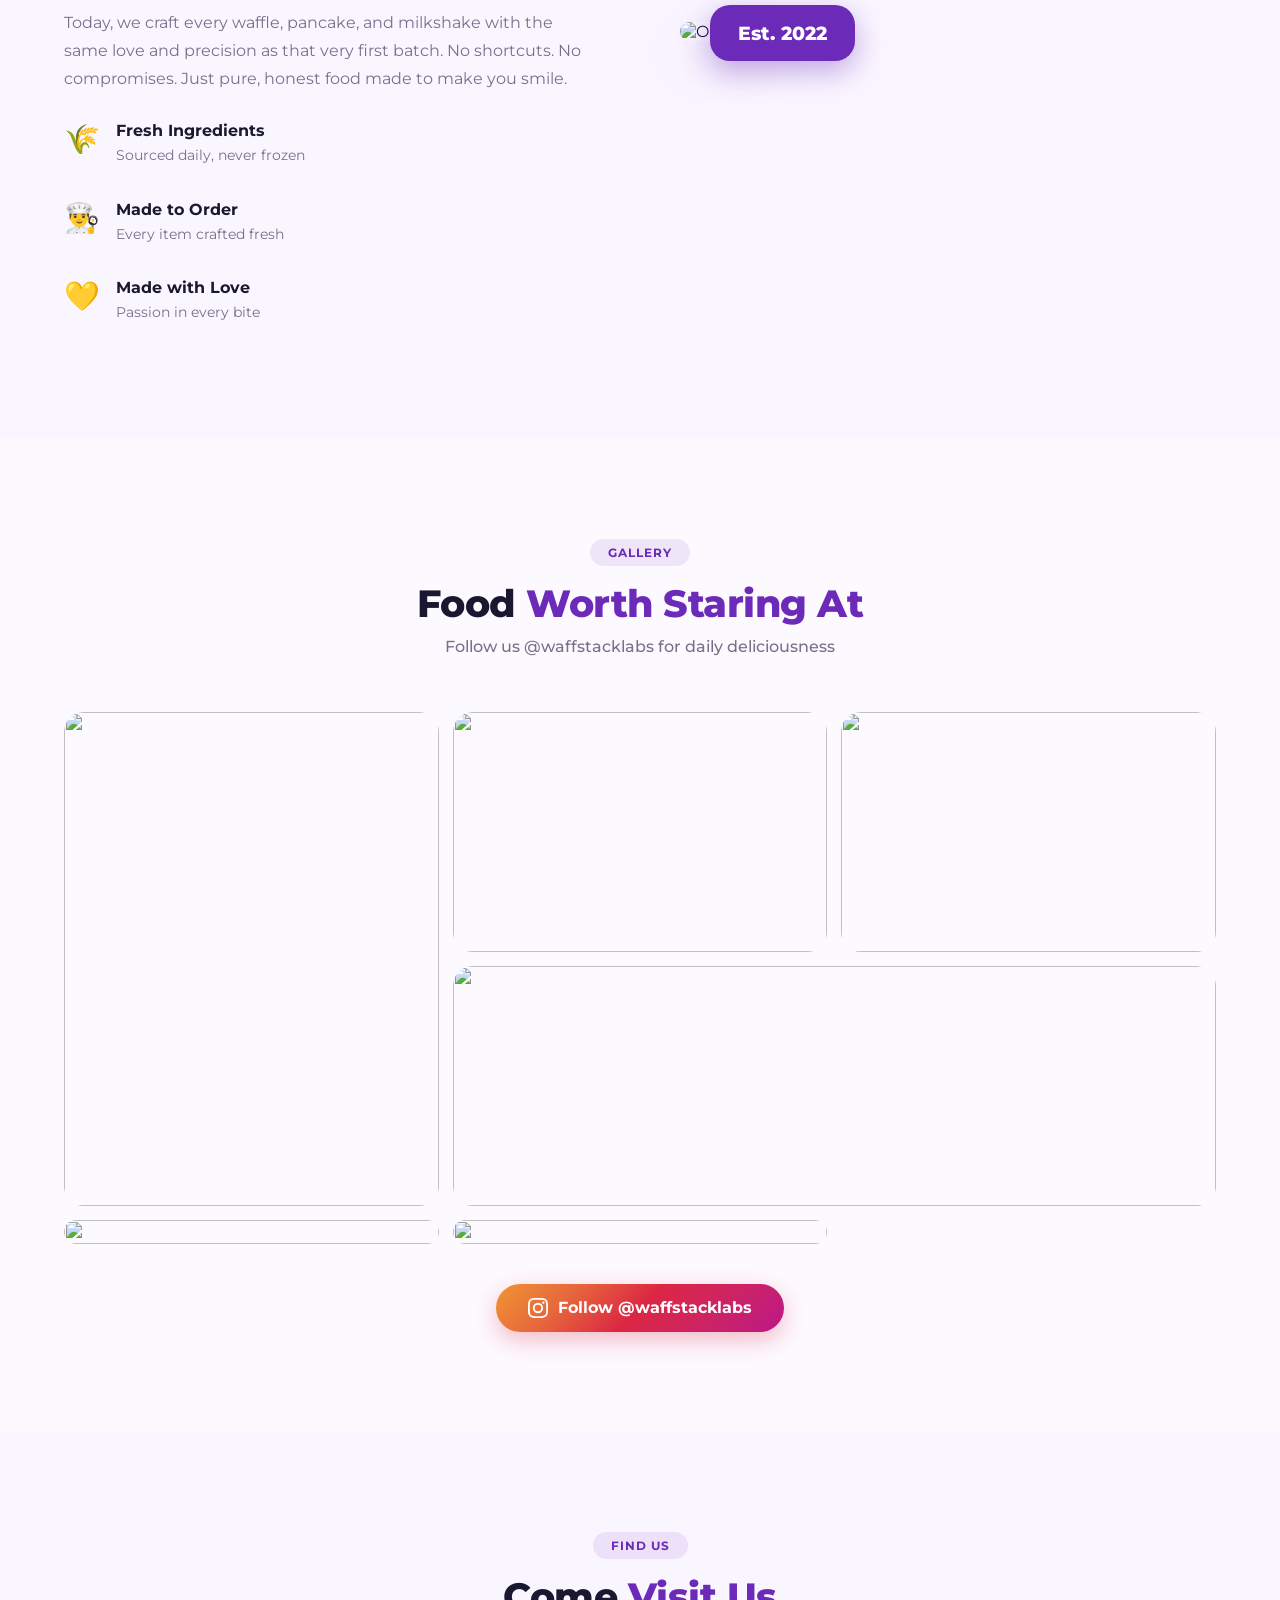
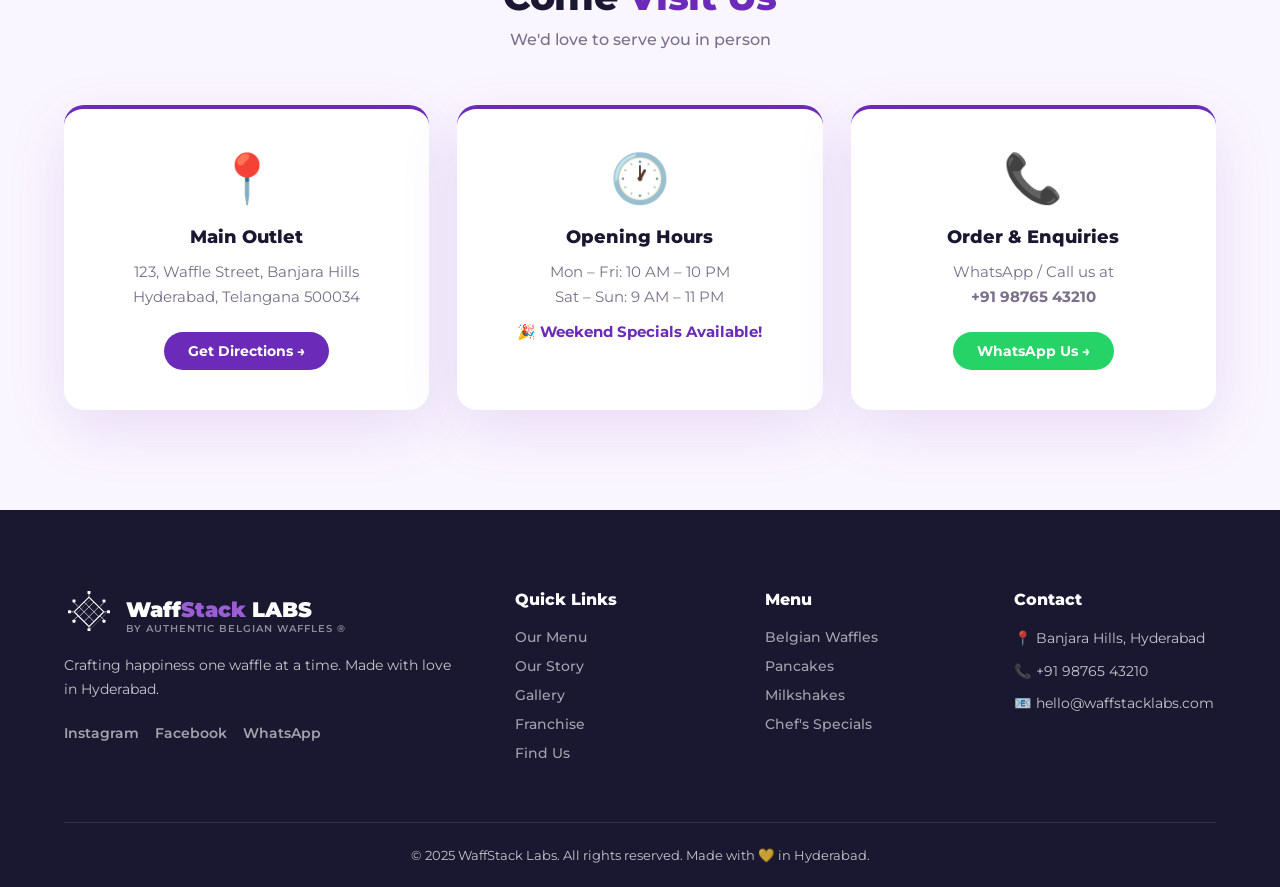
==== commit 428a482c: "Update Outlets stat to 20+" ====
--- a/index.html
+++ b/index.html
@@ -77,7 +77,7 @@
             <div class="stats-grid">
                 <div class="stat-item"><span class="stat-num" data-target="15">0</span><span class="stat-sym">+</span><p>Waffle Varieties</p></div>
                 <div class="stat-item"><span class="stat-num" data-target="500">0</span><span class="stat-sym">+</span><p>Happy Customers Daily</p></div>
-                <div class="stat-item"><span class="stat-num" data-target="3">0</span><span class="stat-sym">+</span><p>Outlets</p></div>
+                <div class="stat-item"><span class="stat-num" data-target="20">0</span><span class="stat-sym">+</span><p>Outlets</p></div>
                 <div class="stat-item"><span class="stat-num" data-target="4">0</span><span class="stat-sym">.9 ⭐</span><p>Star Rating</p></div>
             </div>
         </div>
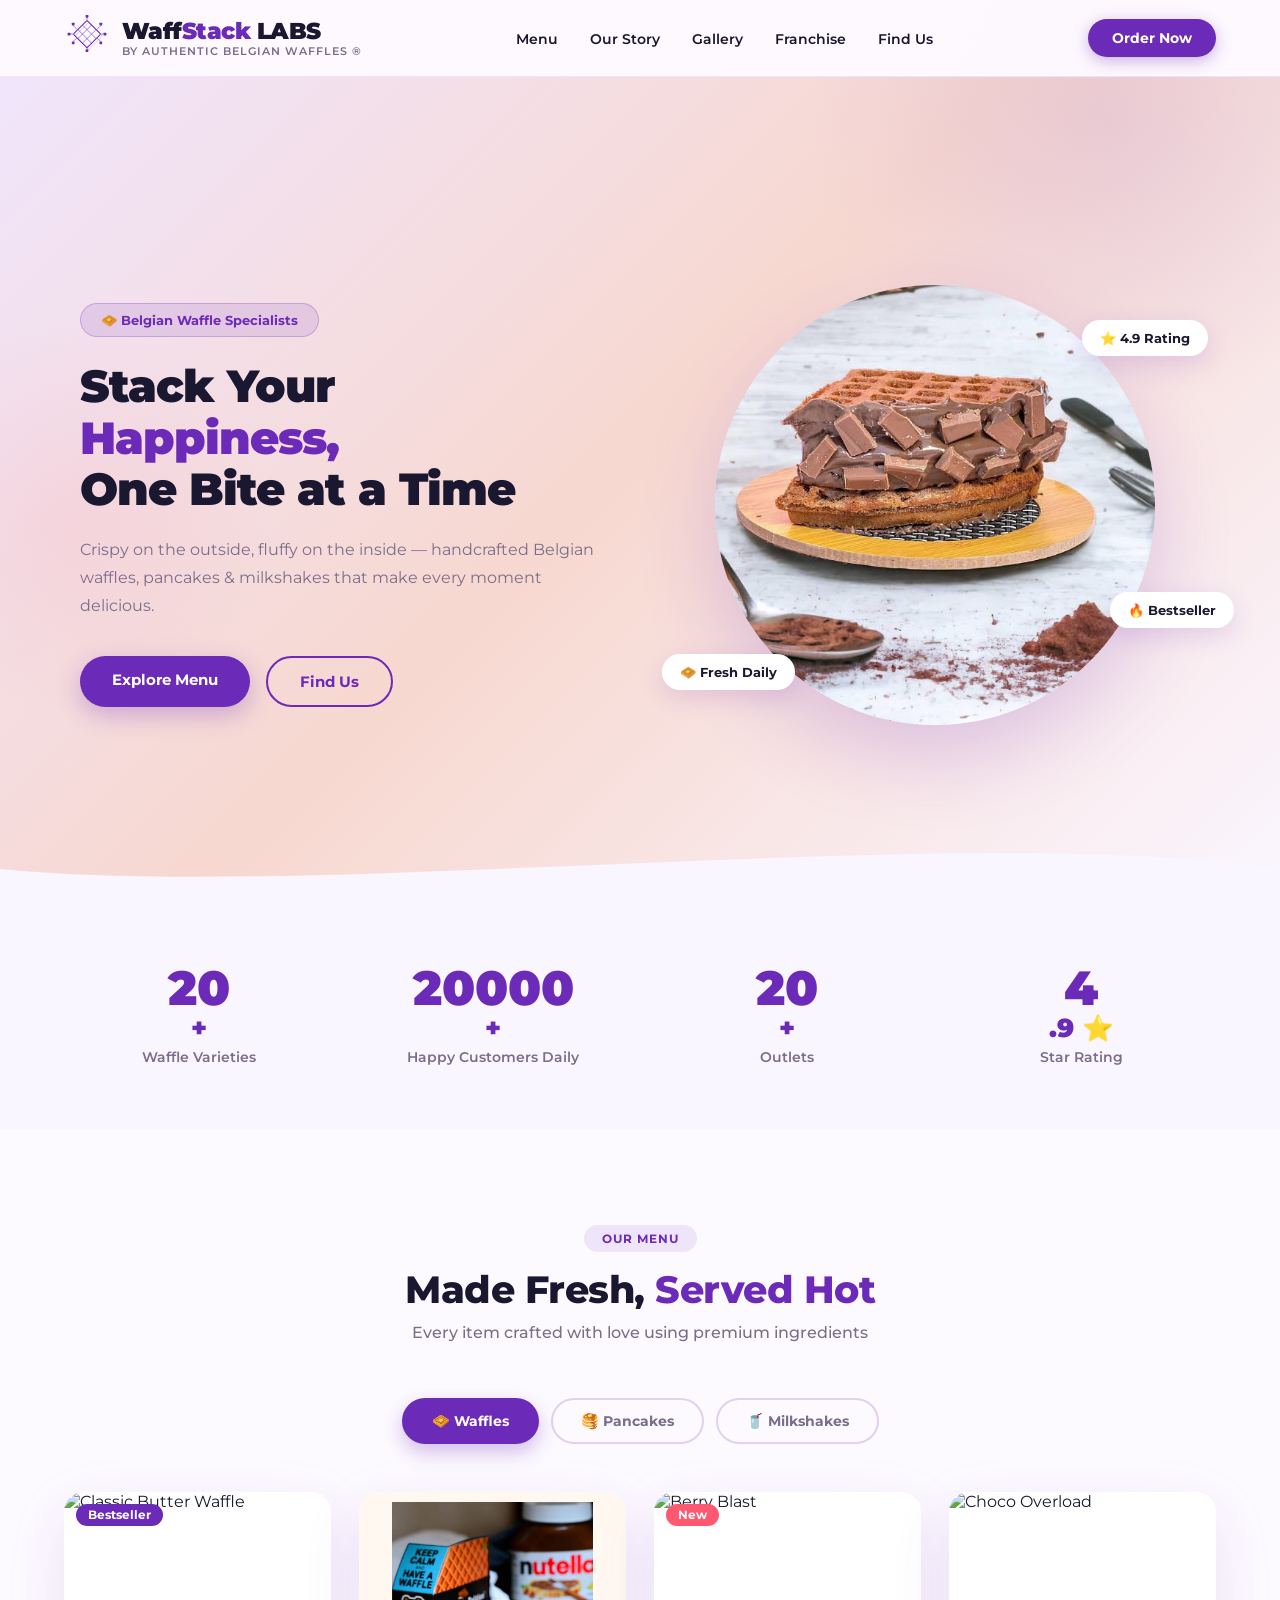
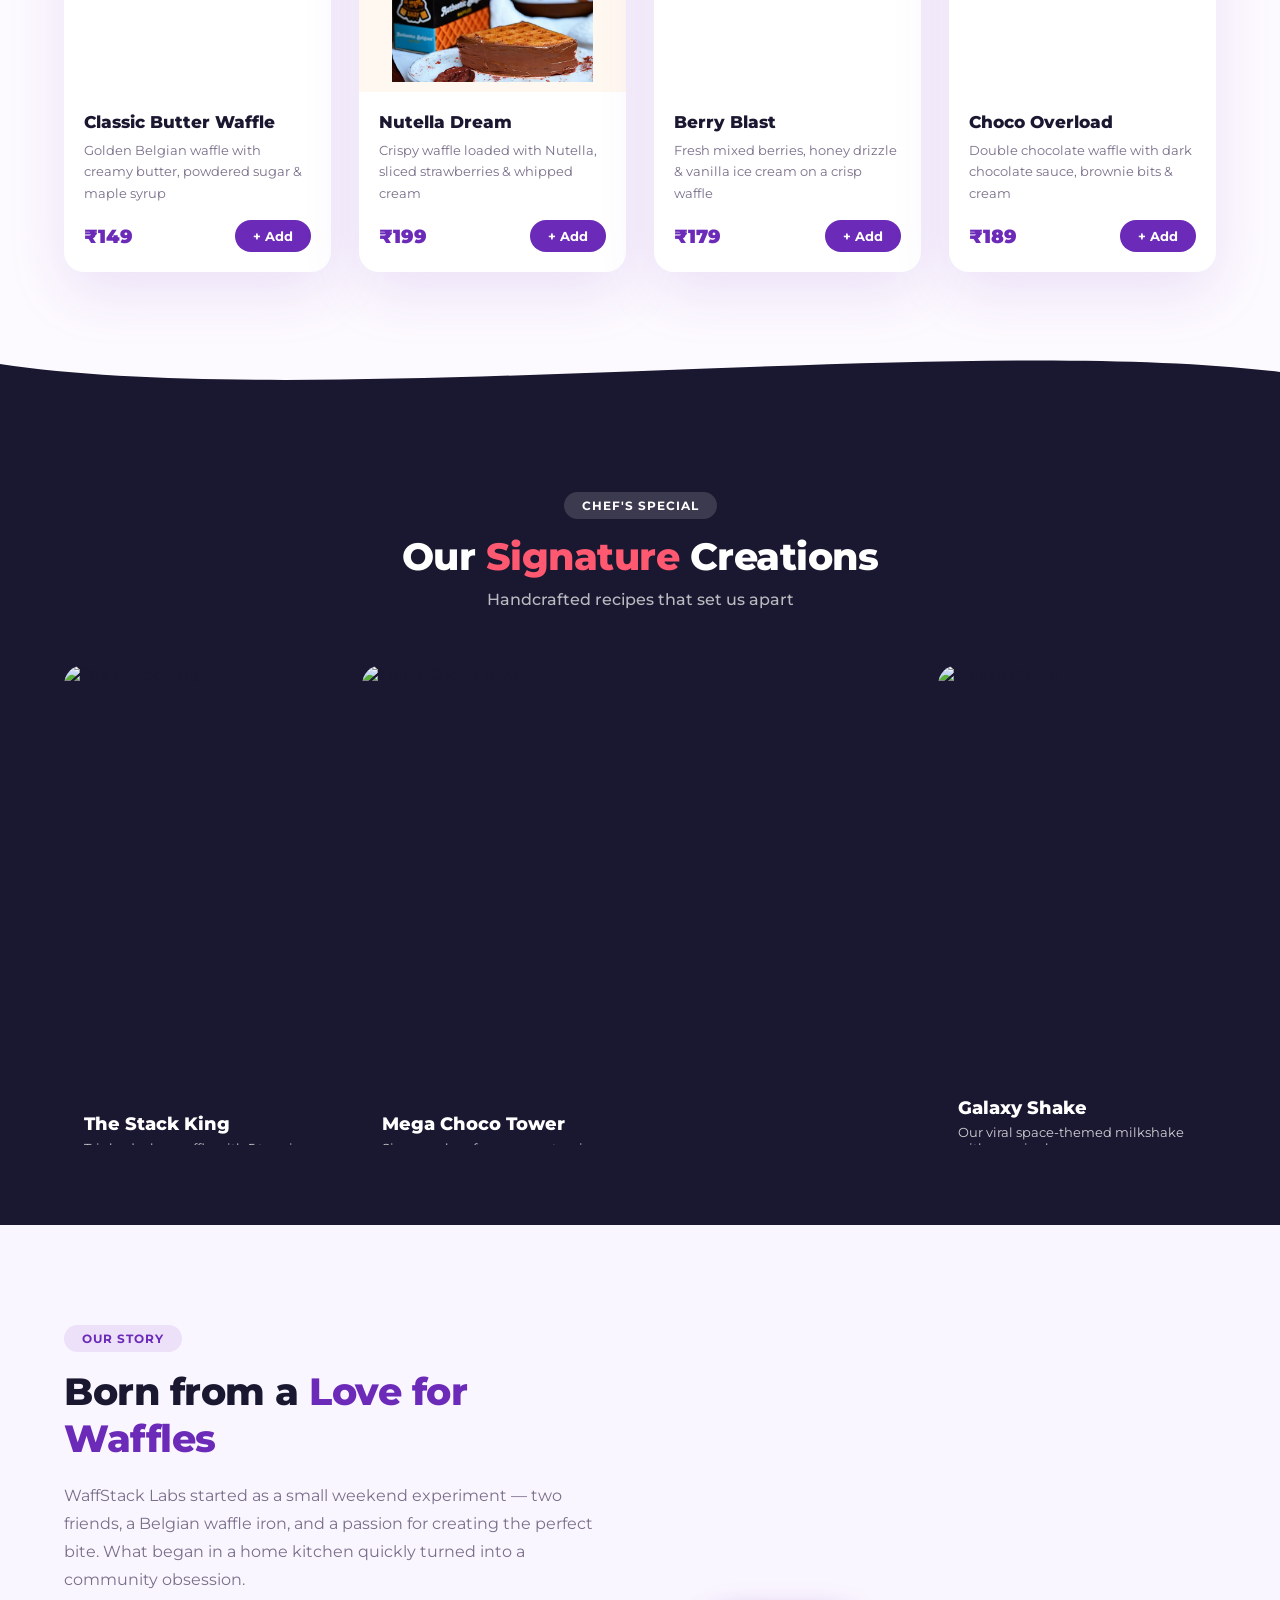
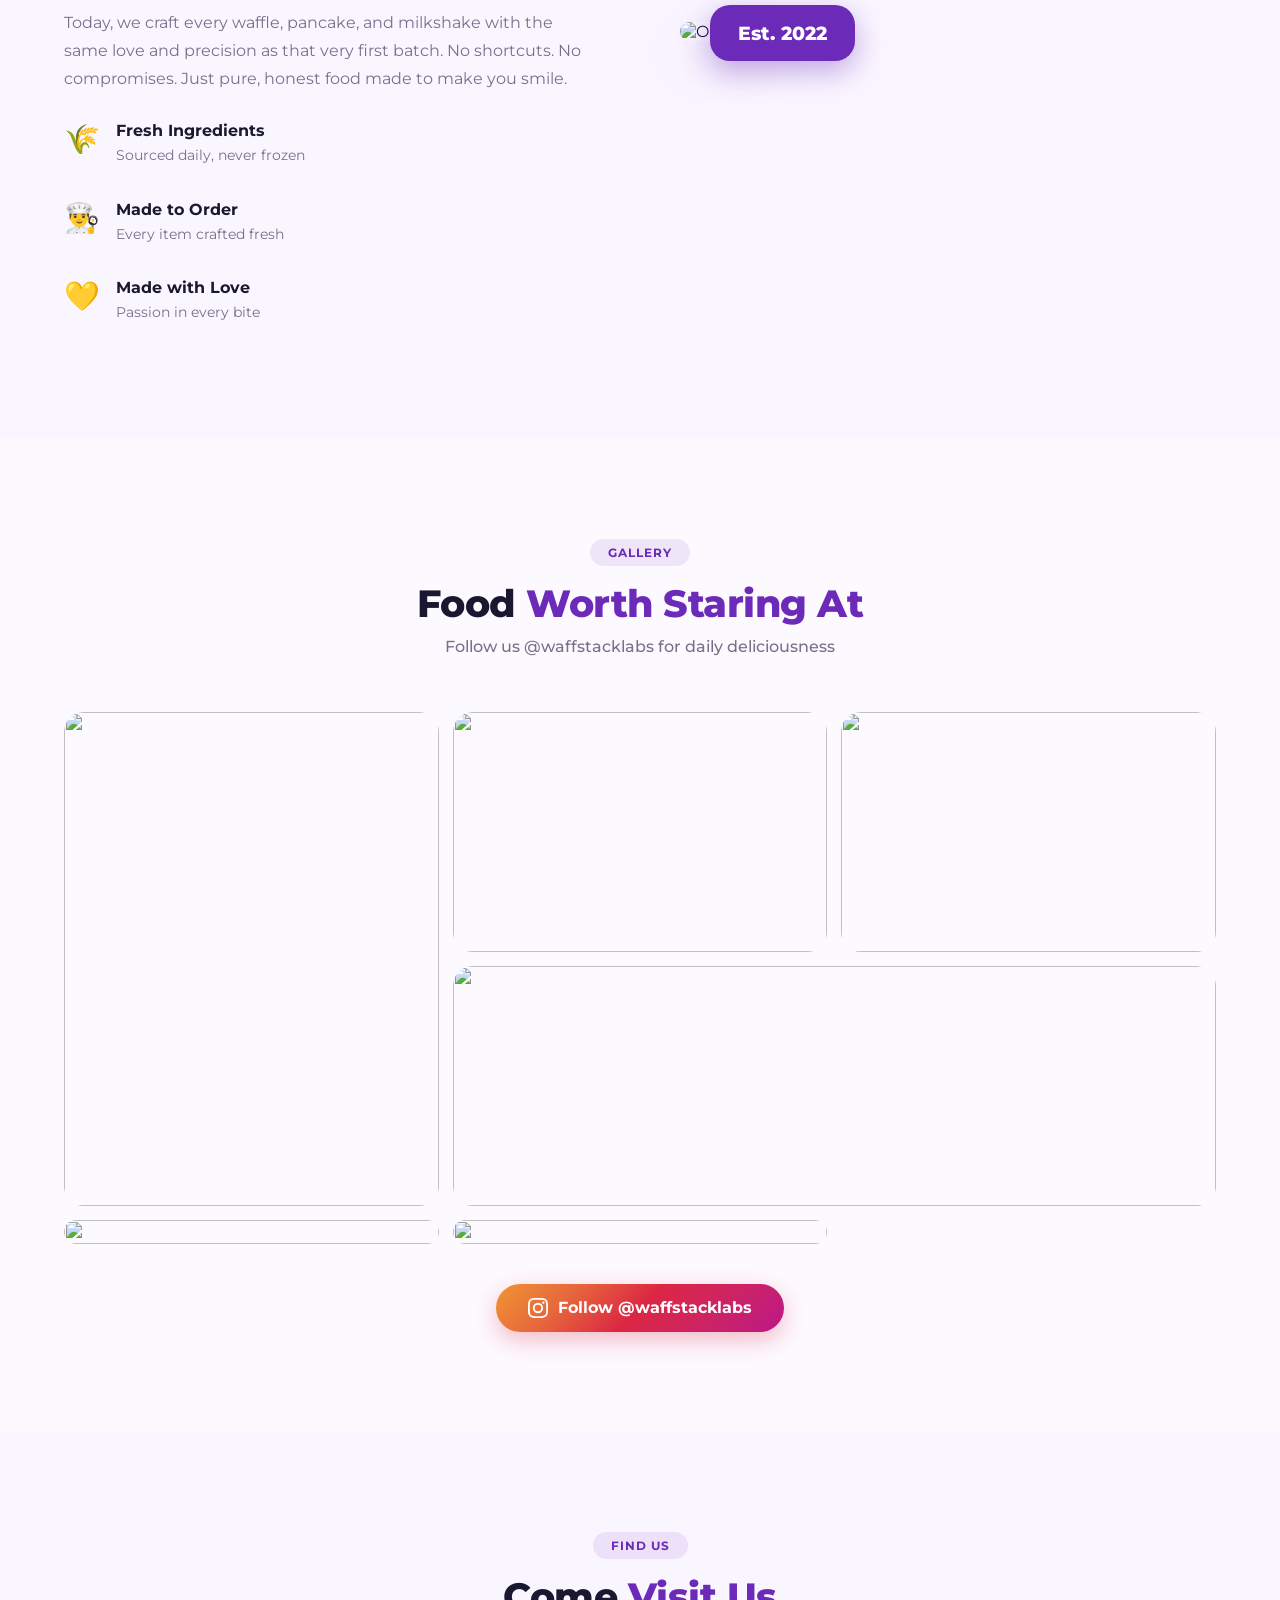
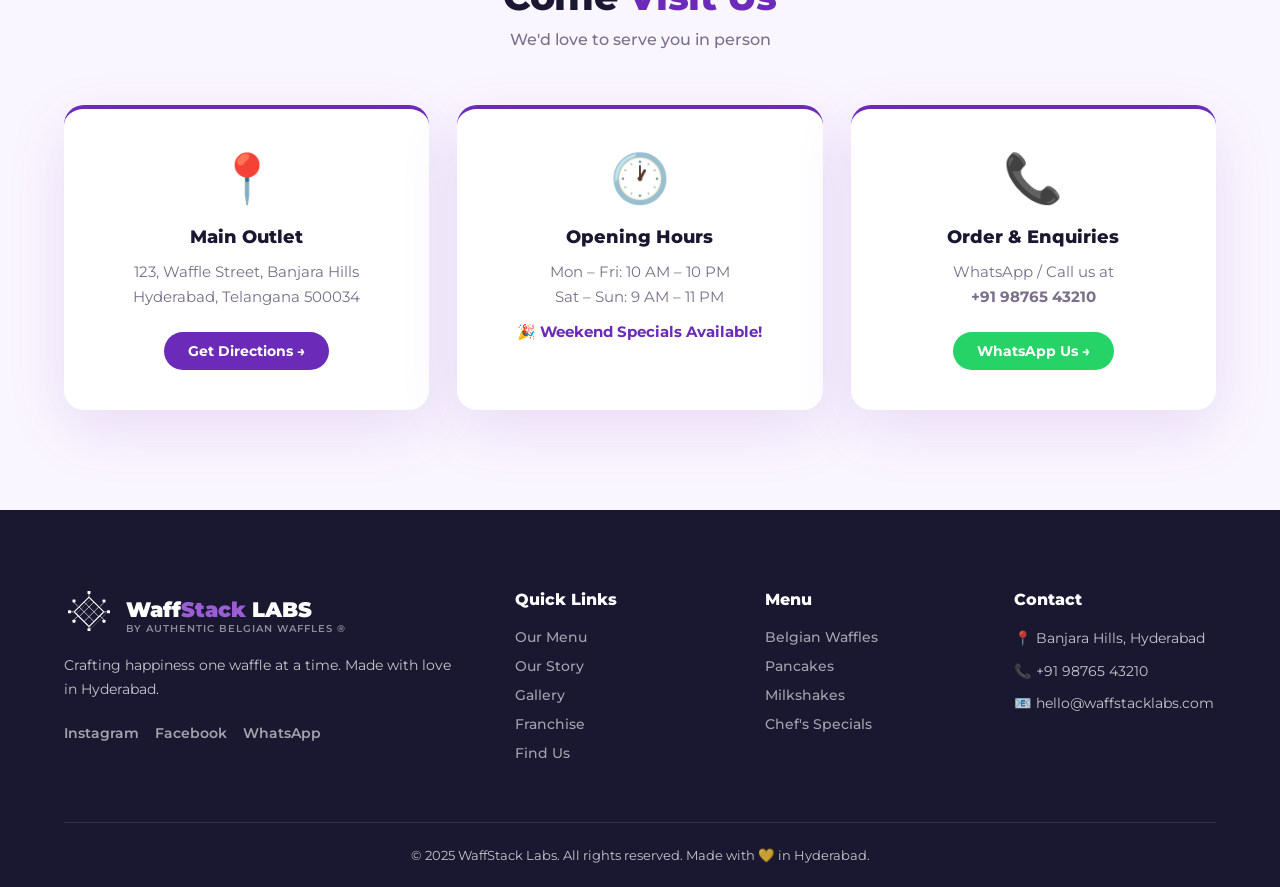
==== commit a019eef3: "Update stats: Waffle Varieties 20+, Happy Customers 20000+" ====
--- a/index.html
+++ b/index.html
@@ -75,8 +75,8 @@
     <section class="stats">
         <div class="container">
             <div class="stats-grid">
-                <div class="stat-item"><span class="stat-num" data-target="15">0</span><span class="stat-sym">+</span><p>Waffle Varieties</p></div>
-                <div class="stat-item"><span class="stat-num" data-target="500">0</span><span class="stat-sym">+</span><p>Happy Customers Daily</p></div>
+                <div class="stat-item"><span class="stat-num" data-target="20">0</span><span class="stat-sym">+</span><p>Waffle Varieties</p></div>
+                <div class="stat-item"><span class="stat-num" data-target="20000">0</span><span class="stat-sym">+</span><p>Happy Customers Daily</p></div>
                 <div class="stat-item"><span class="stat-num" data-target="20">0</span><span class="stat-sym">+</span><p>Outlets</p></div>
                 <div class="stat-item"><span class="stat-num" data-target="4">0</span><span class="stat-sym">.9 ⭐</span><p>Star Rating</p></div>
             </div>
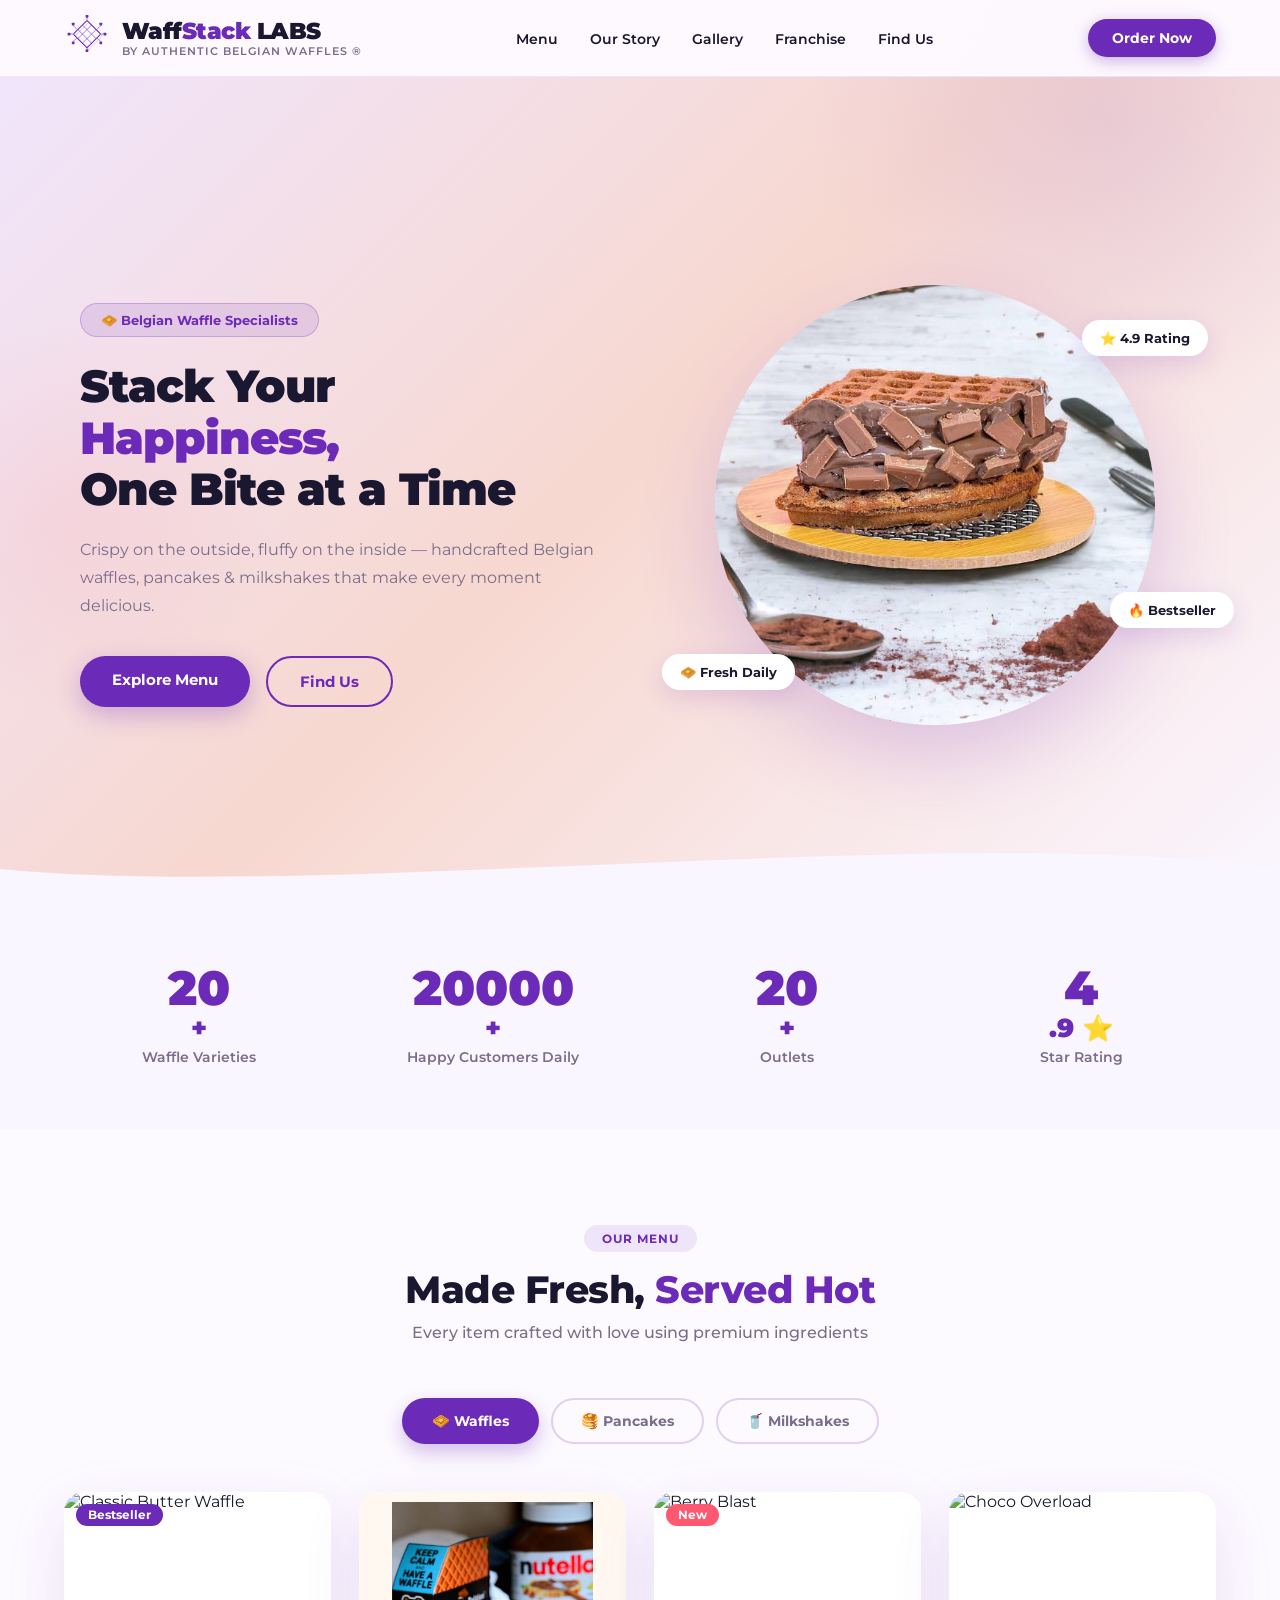
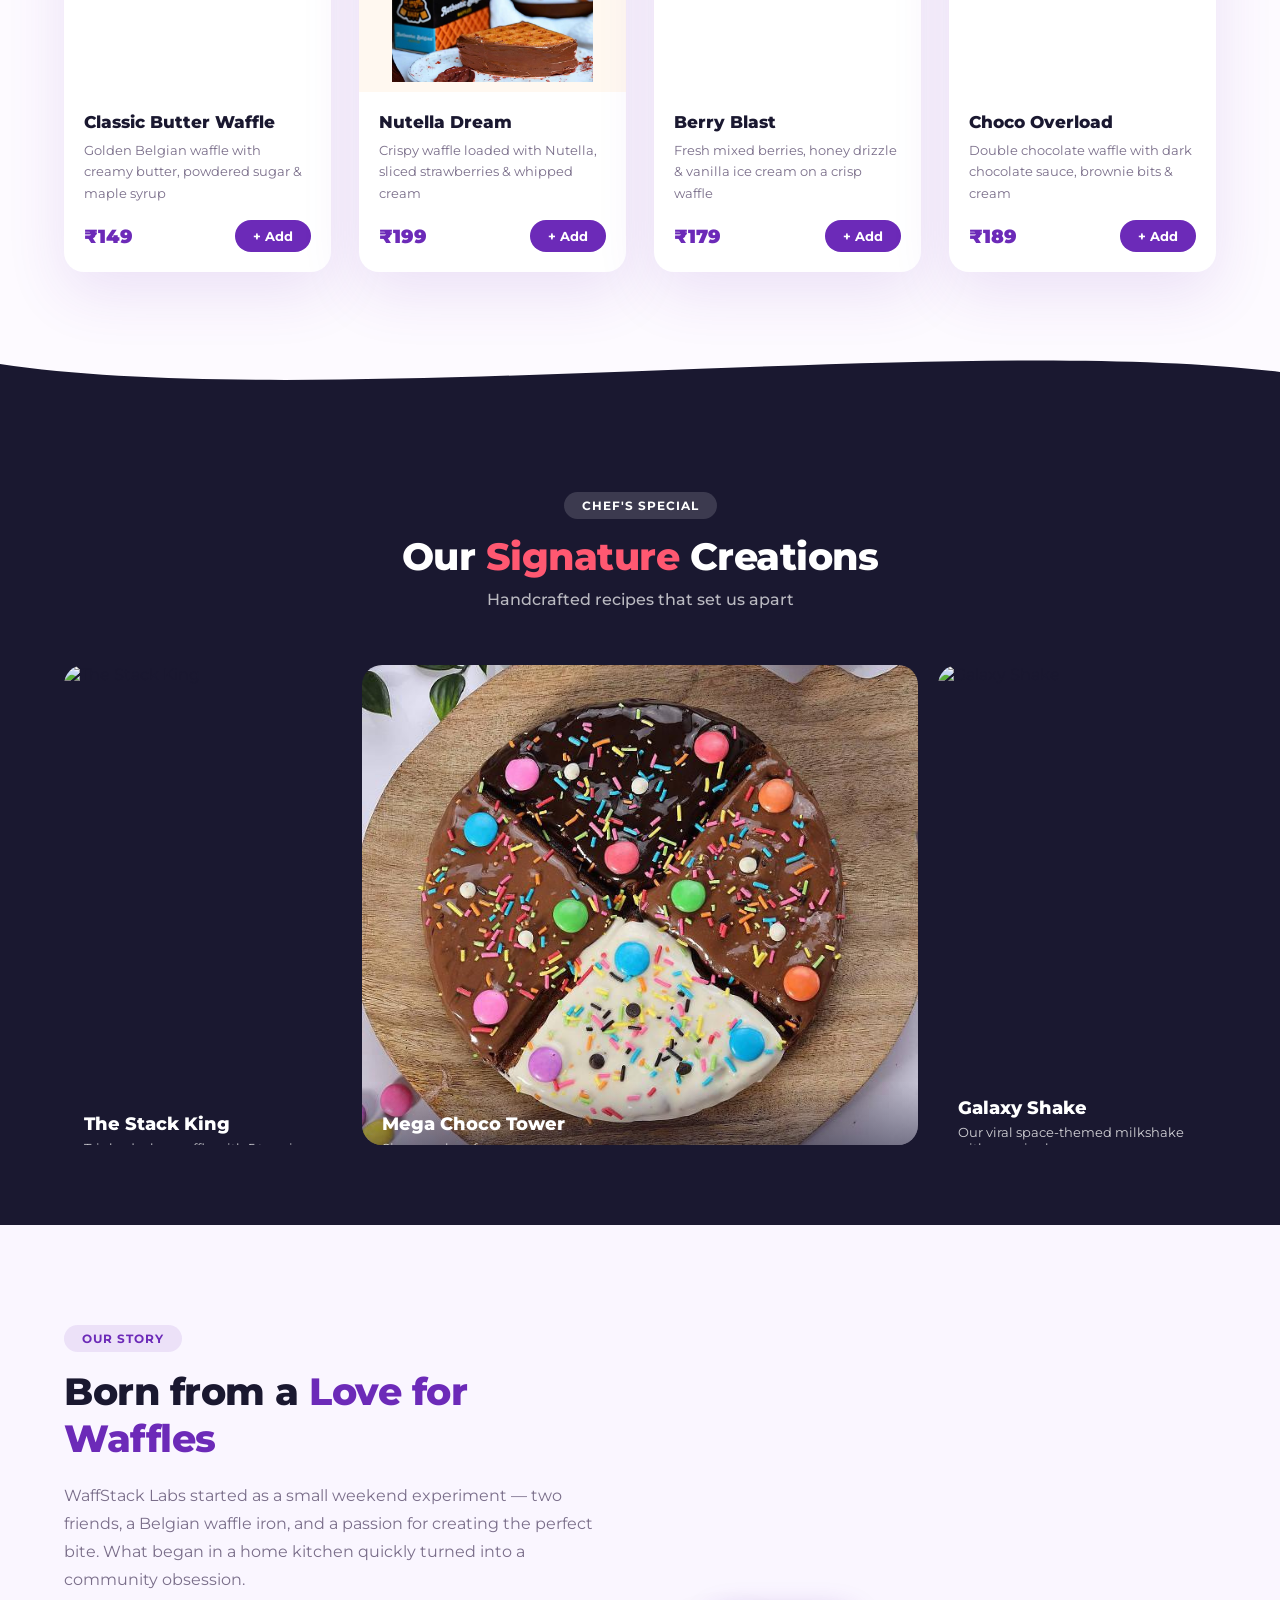
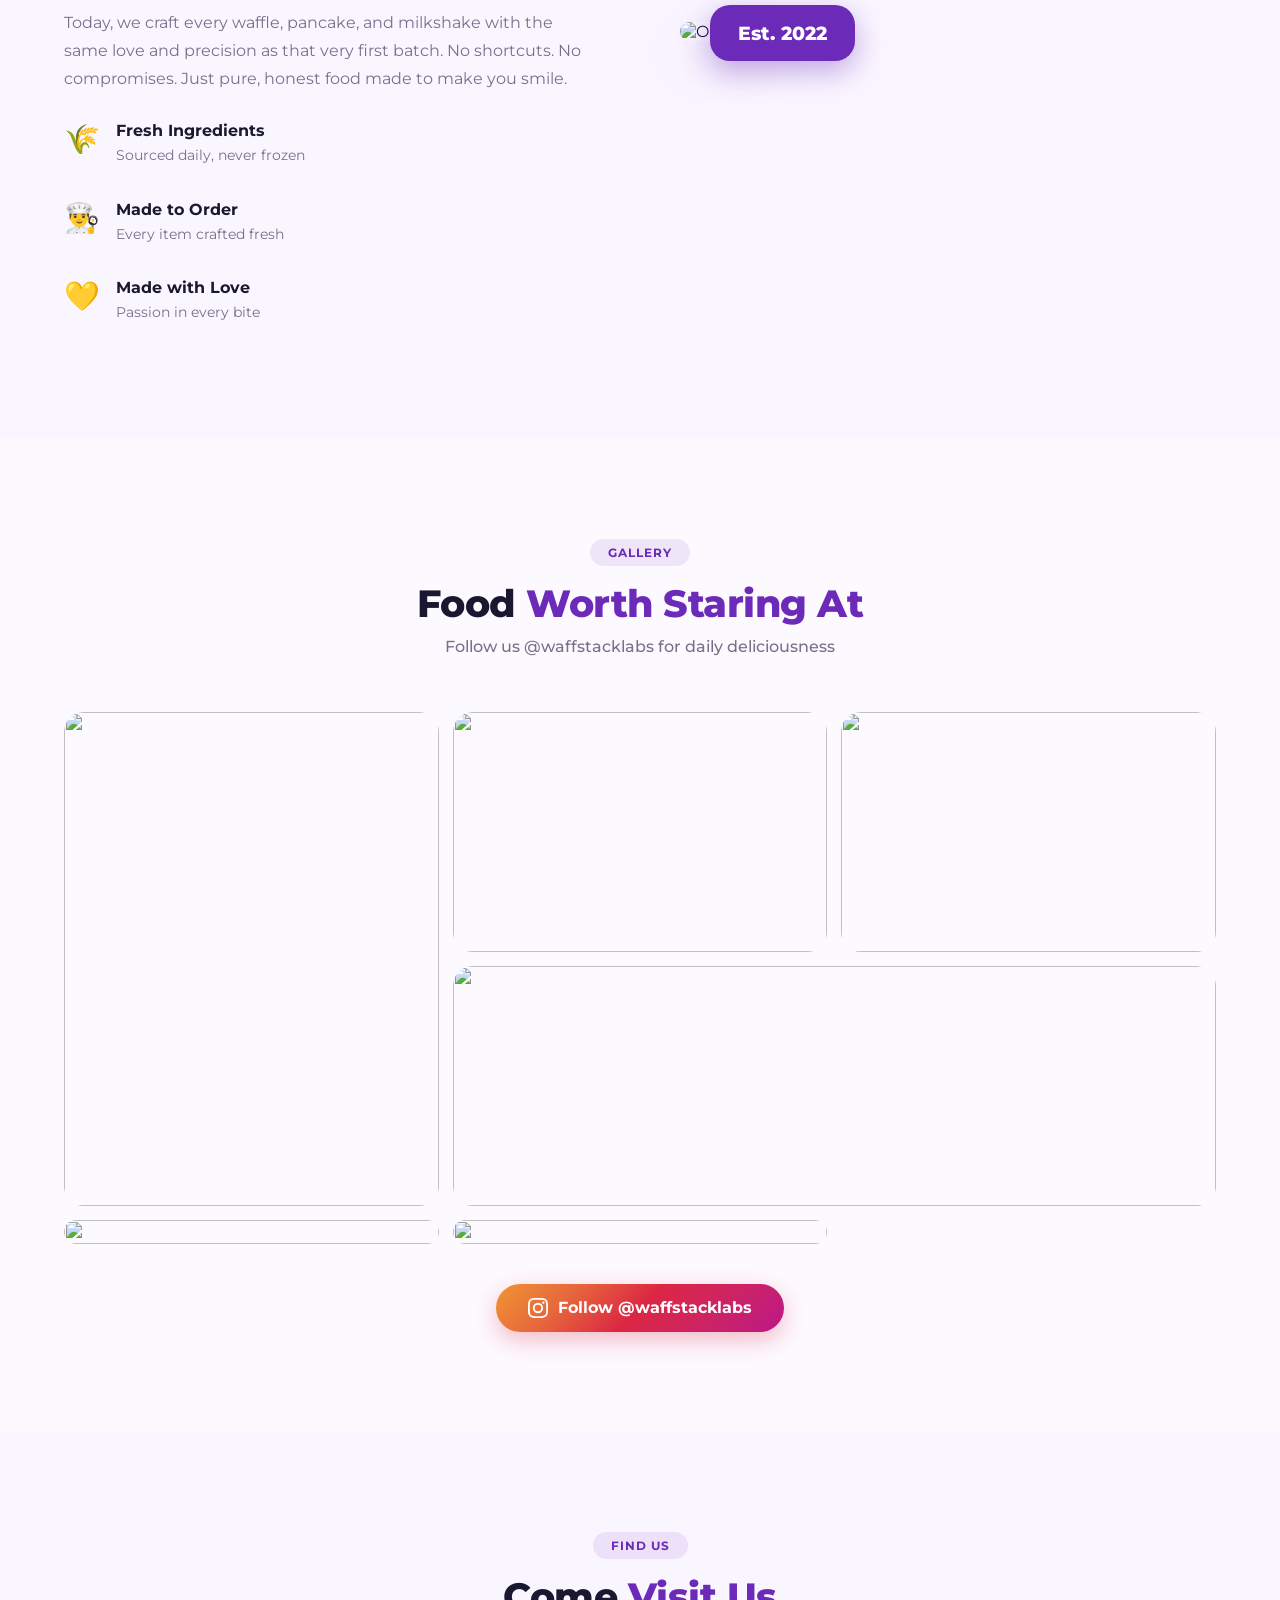
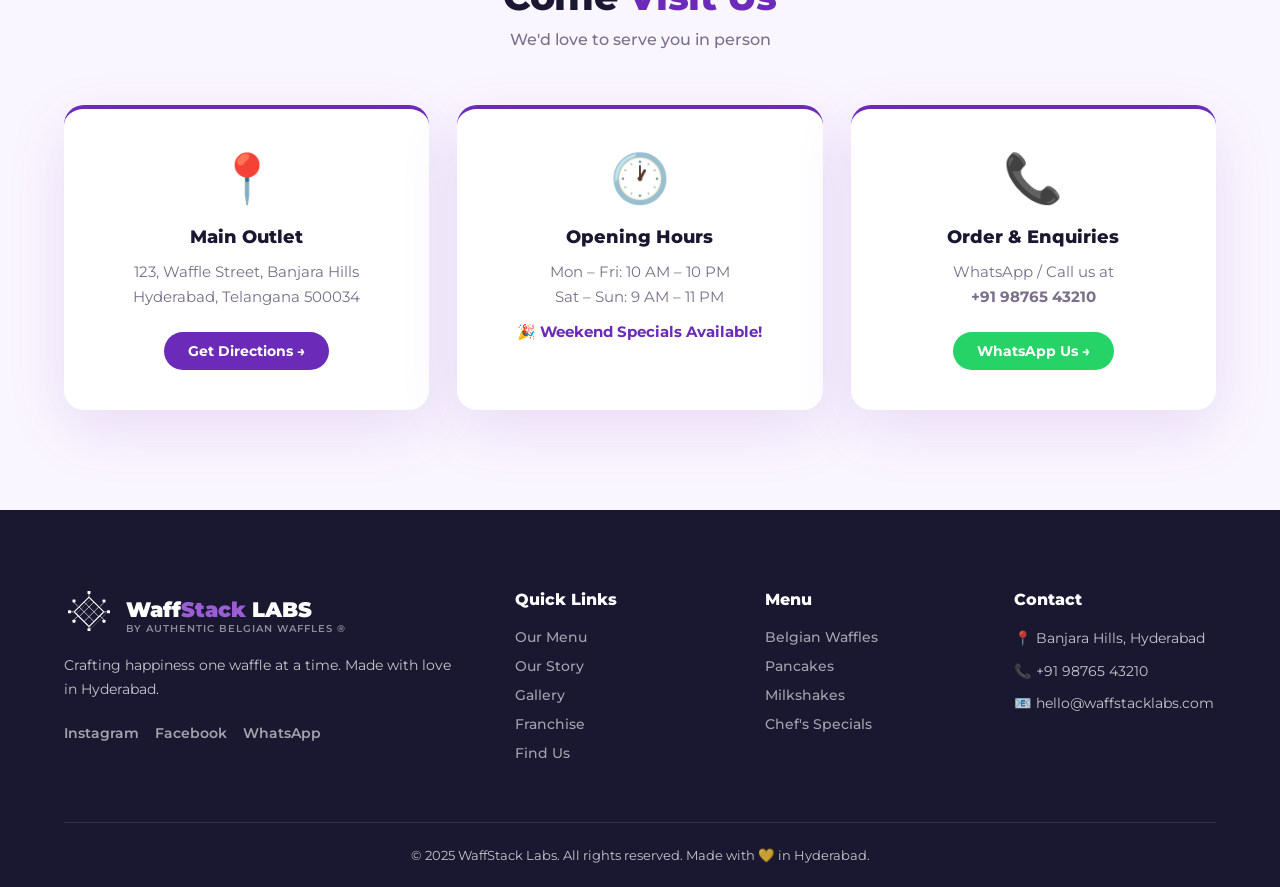
==== commit 5e4af0eb: "Replace Mega Choco Tower with real photo" ====
--- a/index.html
+++ b/index.html
@@ -163,7 +163,7 @@
                     <div class="sig-overlay"><h3>The Stack King</h3><p>Triple-decker waffle with 5 toppings</p><span>₹299</span></div>
                 </div>
                 <div class="sig-card large">
-                    <img src="https://images.unsplash.com/photo-1481391319762-47dff72954d9?w=800&q=80" alt="Mega Choco Tower">
+                    <img src="mega-choco-tower.jpg" alt="Mega Choco Tower">
                     <div class="sig-overlay"><h3>Mega Choco Tower</h3><p>Six pancakes, four sauces, two ice cream scoops</p><span>₹349</span></div>
                 </div>
                 <div class="sig-card">
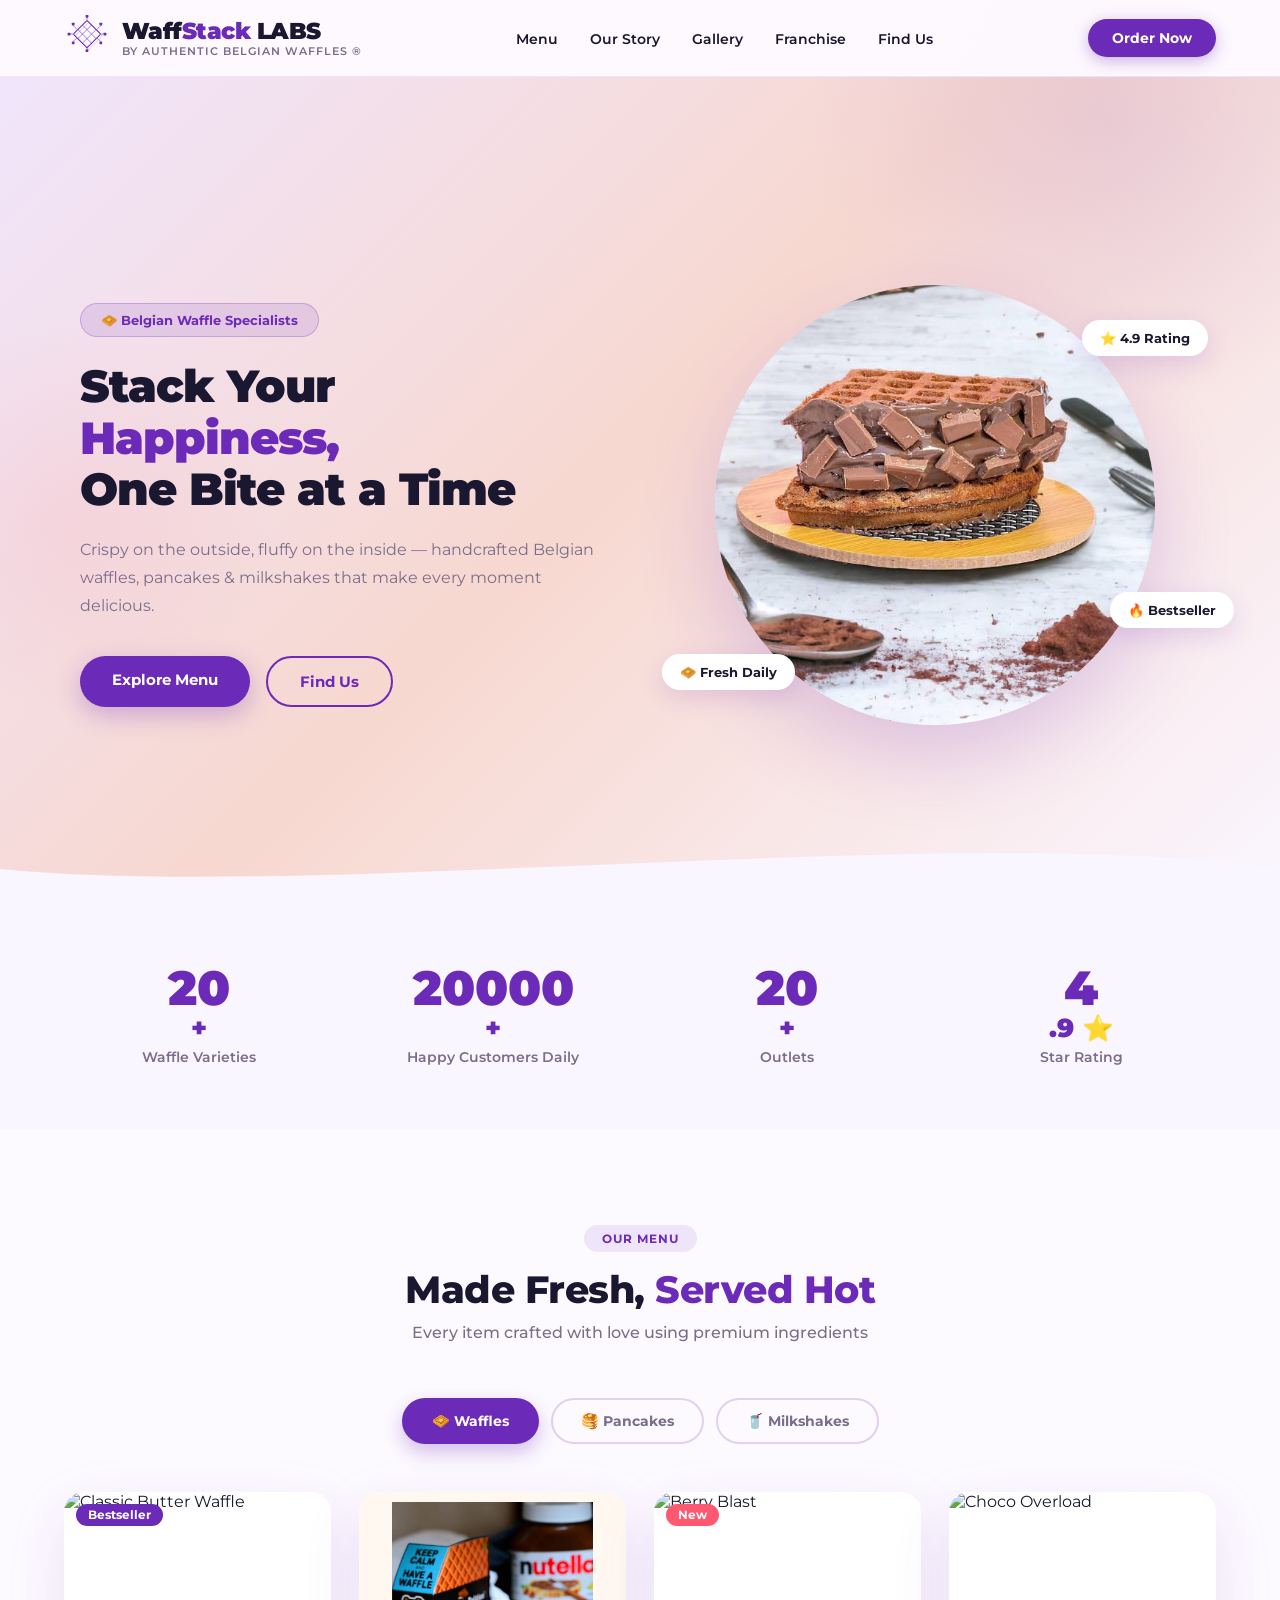
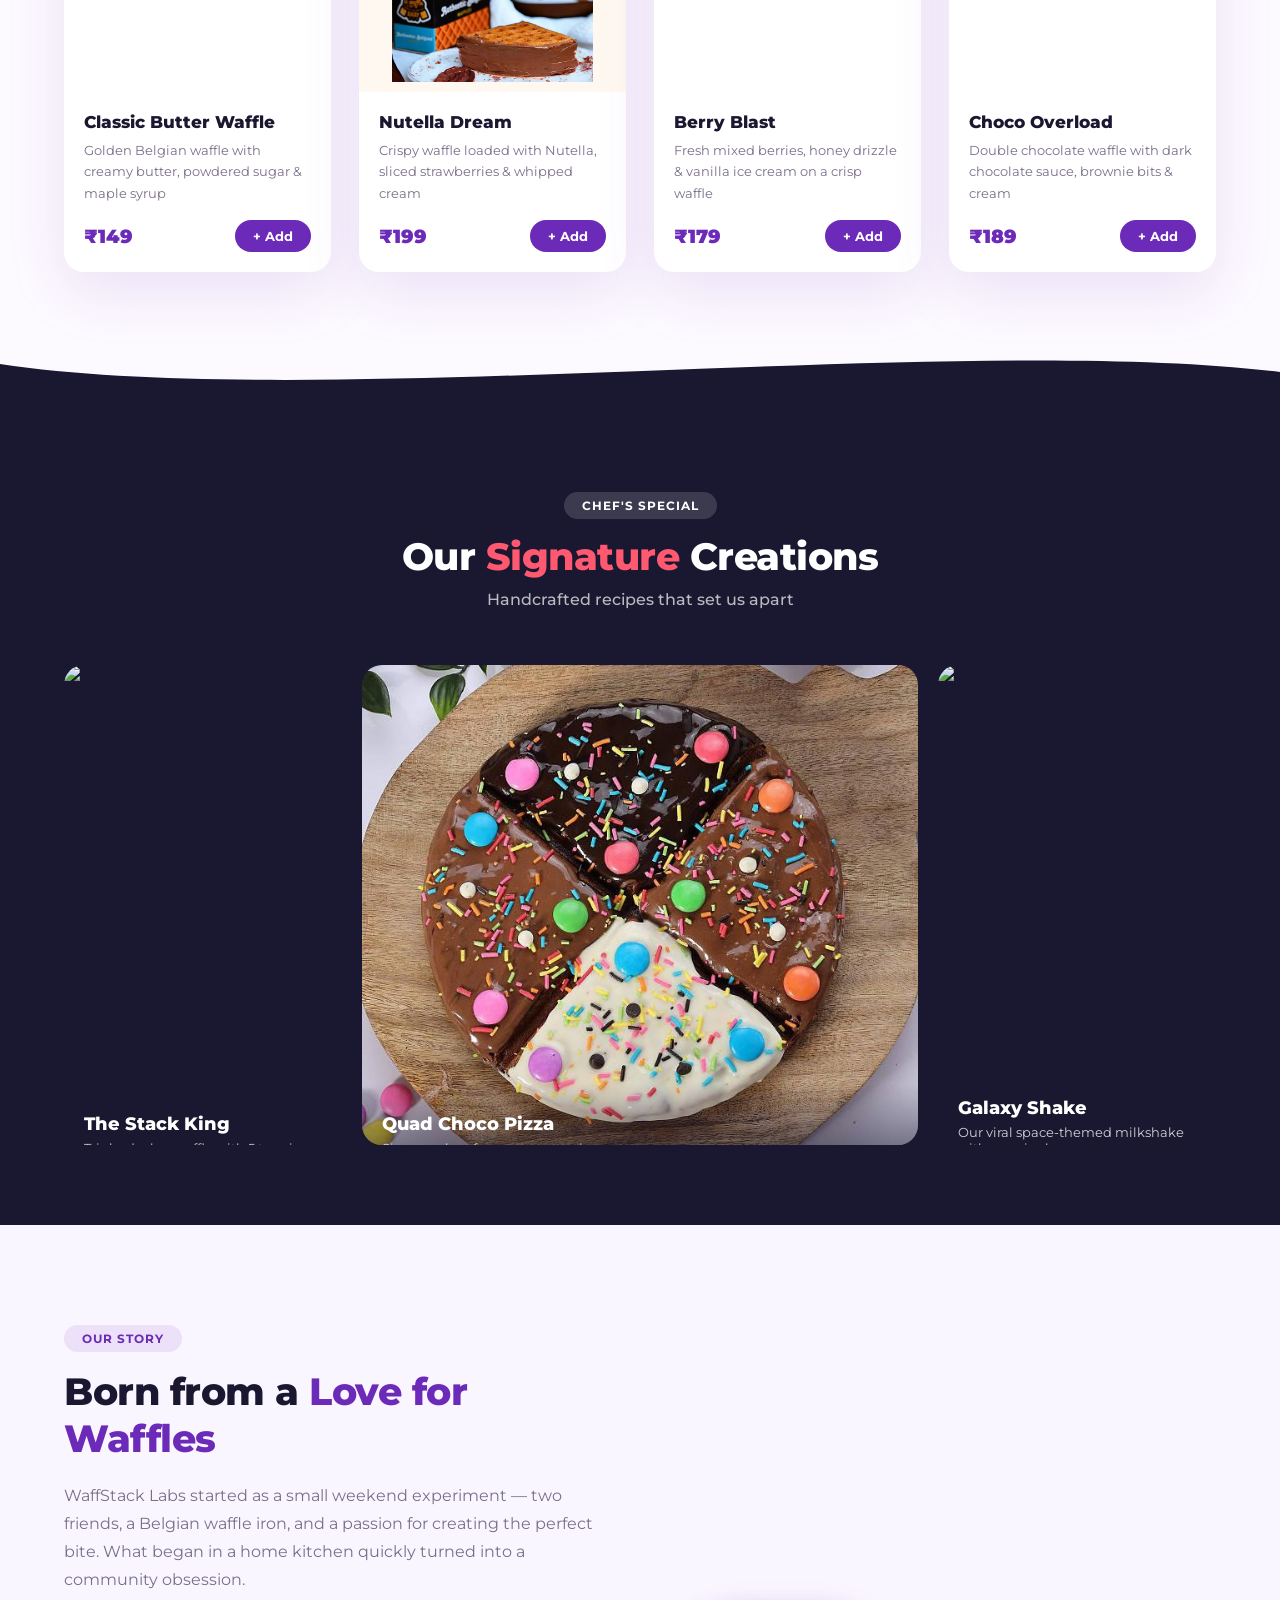
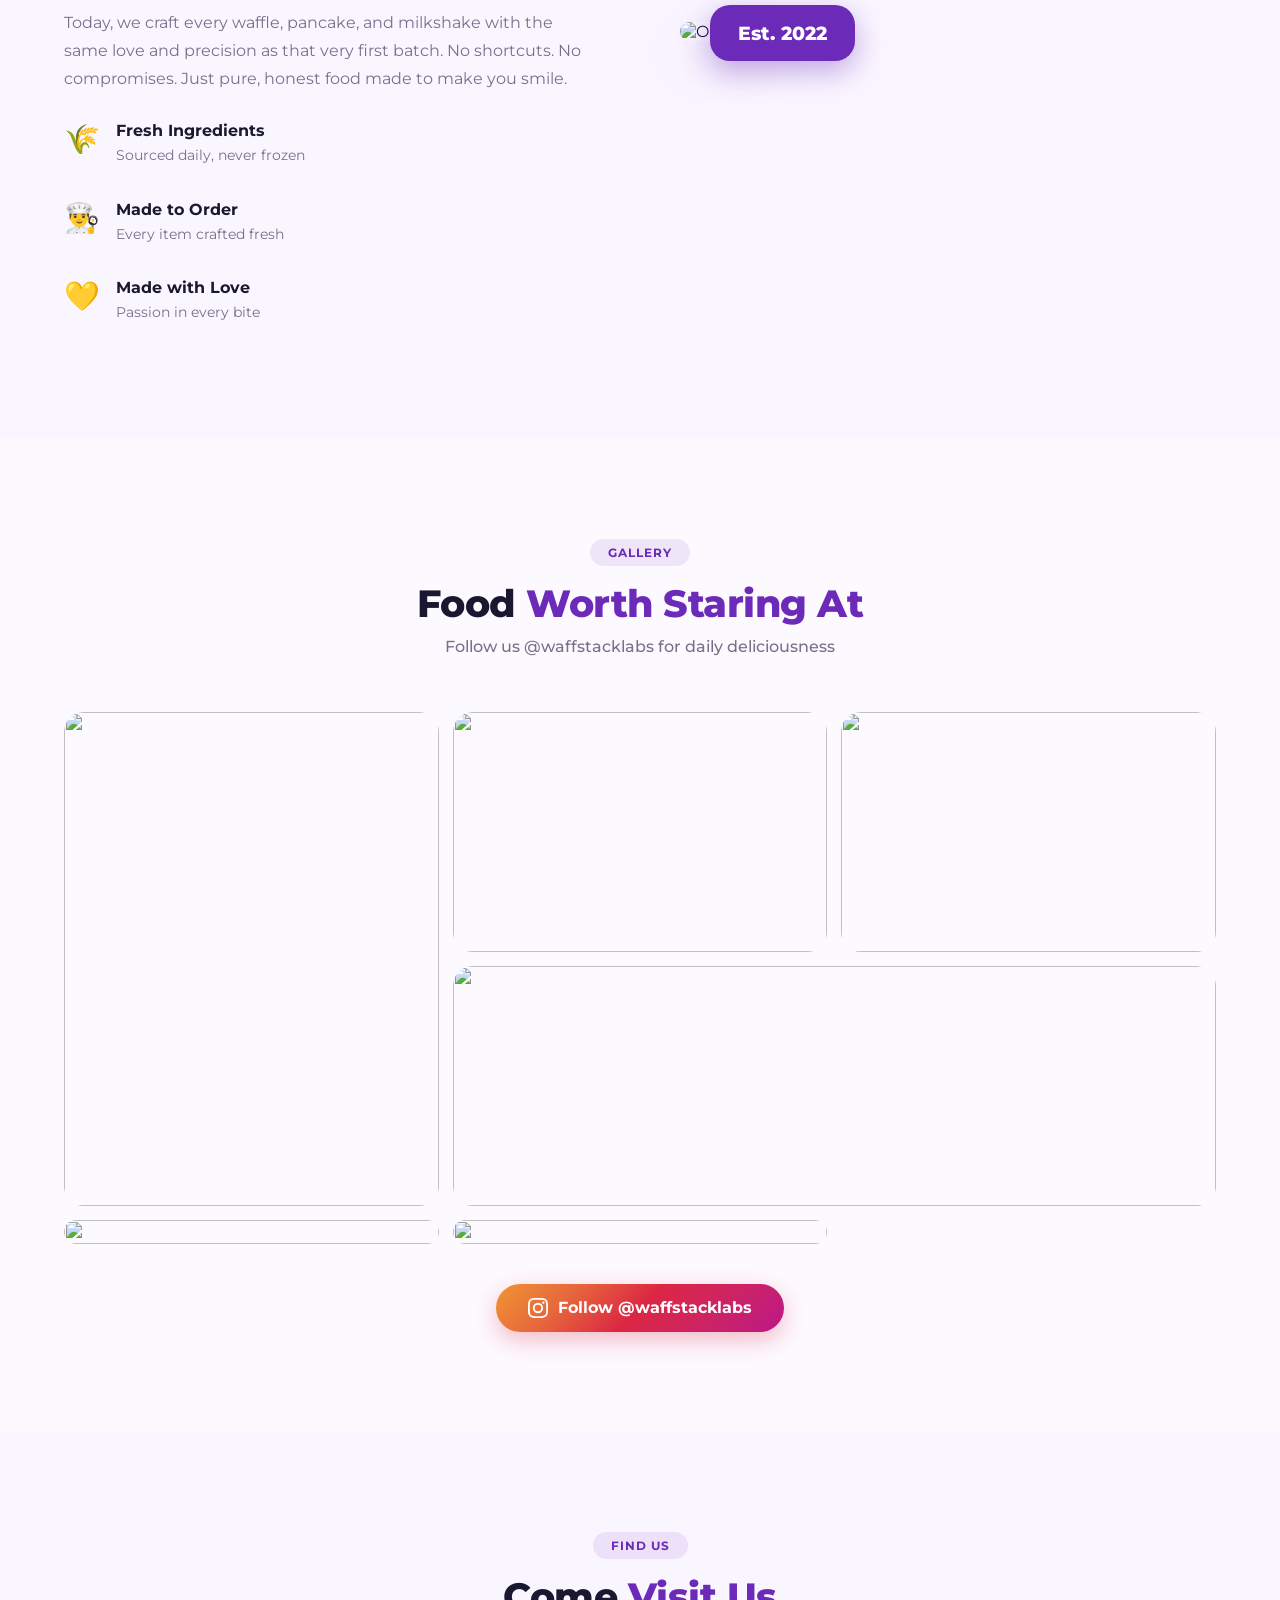
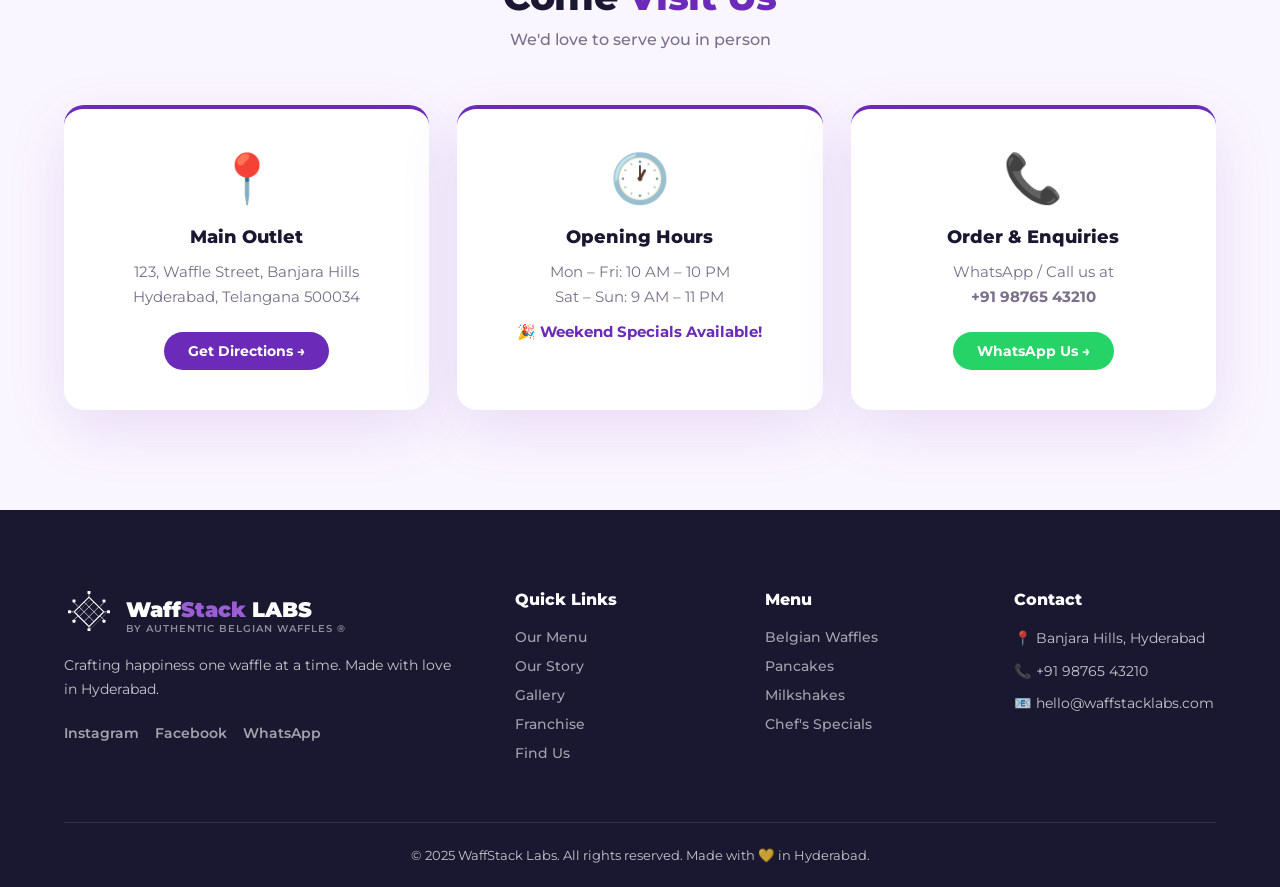
==== commit c906bbfe: "Rename Mega Choco Tower to Quad Choco Pizza" ====
--- a/index.html
+++ b/index.html
@@ -163,8 +163,8 @@
                     <div class="sig-overlay"><h3>The Stack King</h3><p>Triple-decker waffle with 5 toppings</p><span>₹299</span></div>
                 </div>
                 <div class="sig-card large">
-                    <img src="mega-choco-tower.jpg" alt="Mega Choco Tower">
-                    <div class="sig-overlay"><h3>Mega Choco Tower</h3><p>Six pancakes, four sauces, two ice cream scoops</p><span>₹349</span></div>
+                    <img src="mega-choco-tower.jpg" alt="Quad Choco Pizza">
+                    <div class="sig-overlay"><h3>Quad Choco Pizza</h3><p>Six pancakes, four sauces, two ice cream scoops</p><span>₹349</span></div>
                 </div>
                 <div class="sig-card">
                     <img src="https://images.unsplash.com/photo-1553787434-dd9eb41ea176?w=500&q=80" alt="Galaxy Shake">
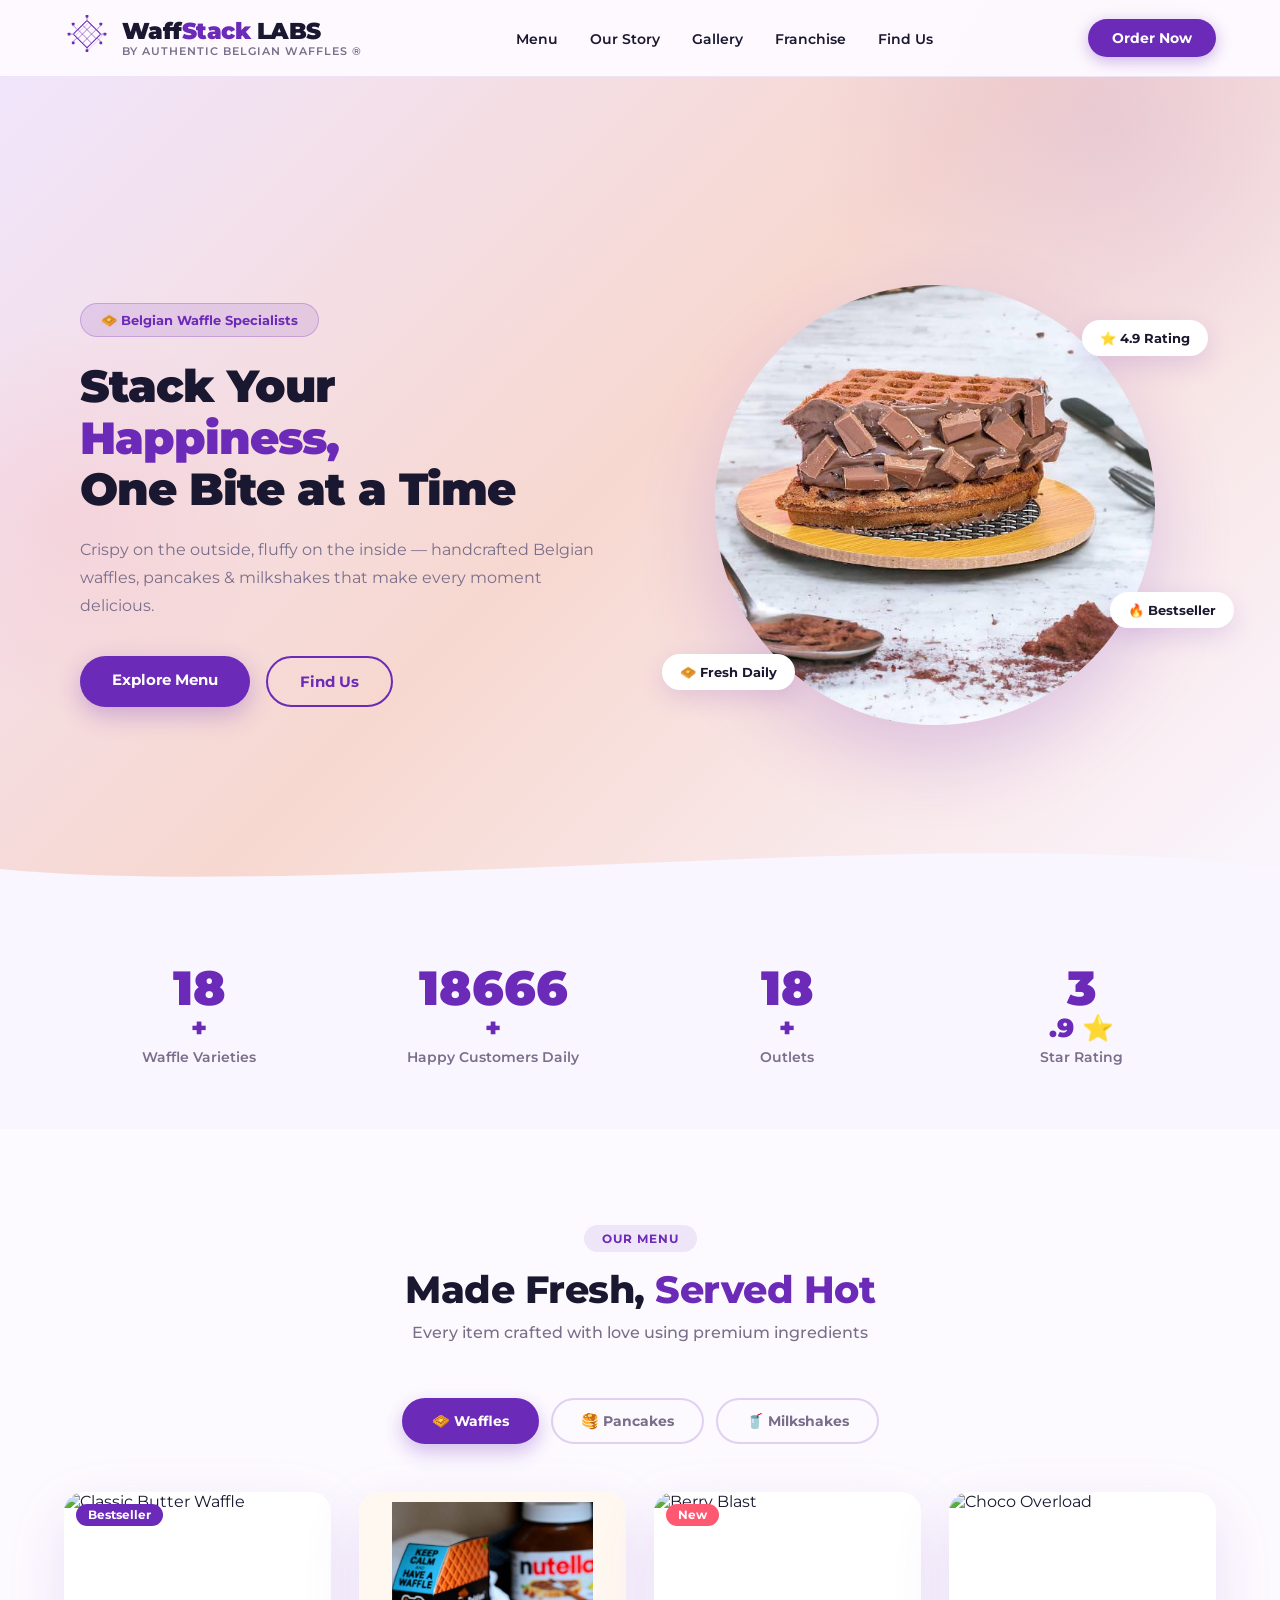
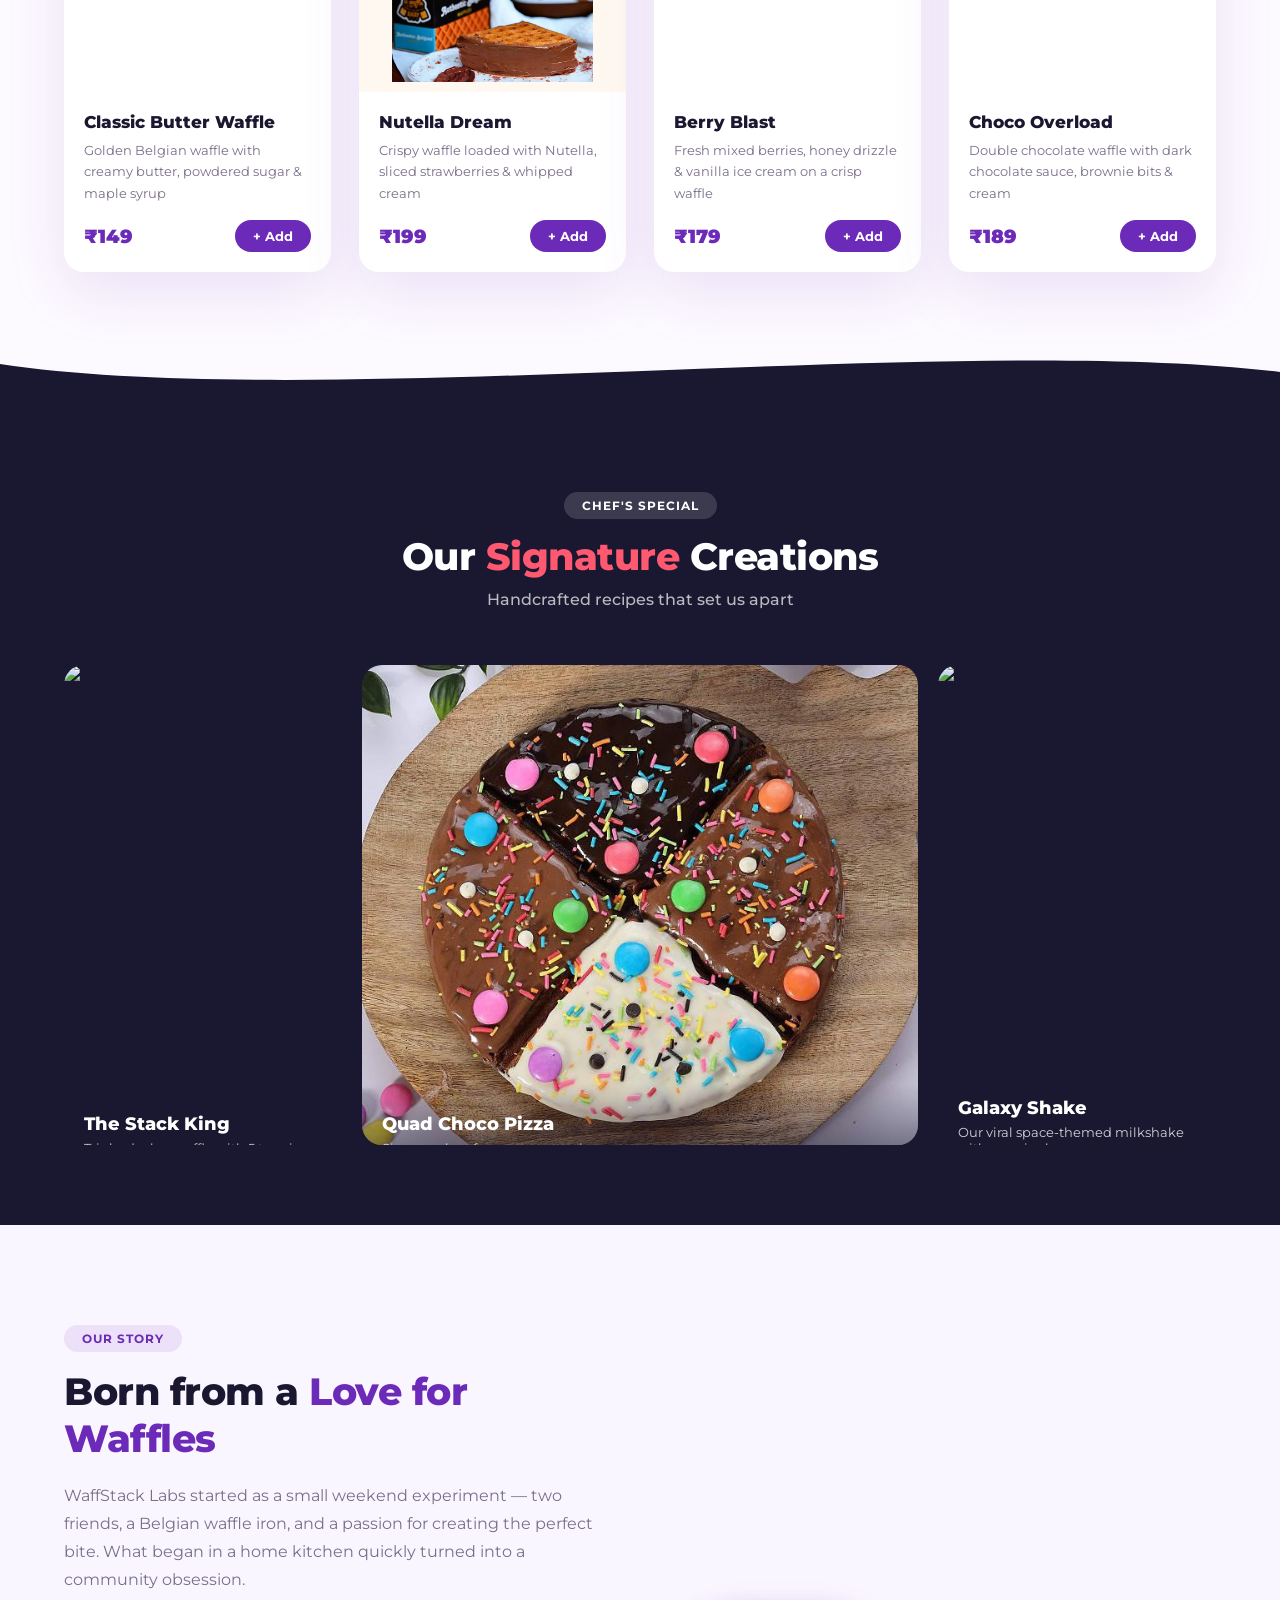
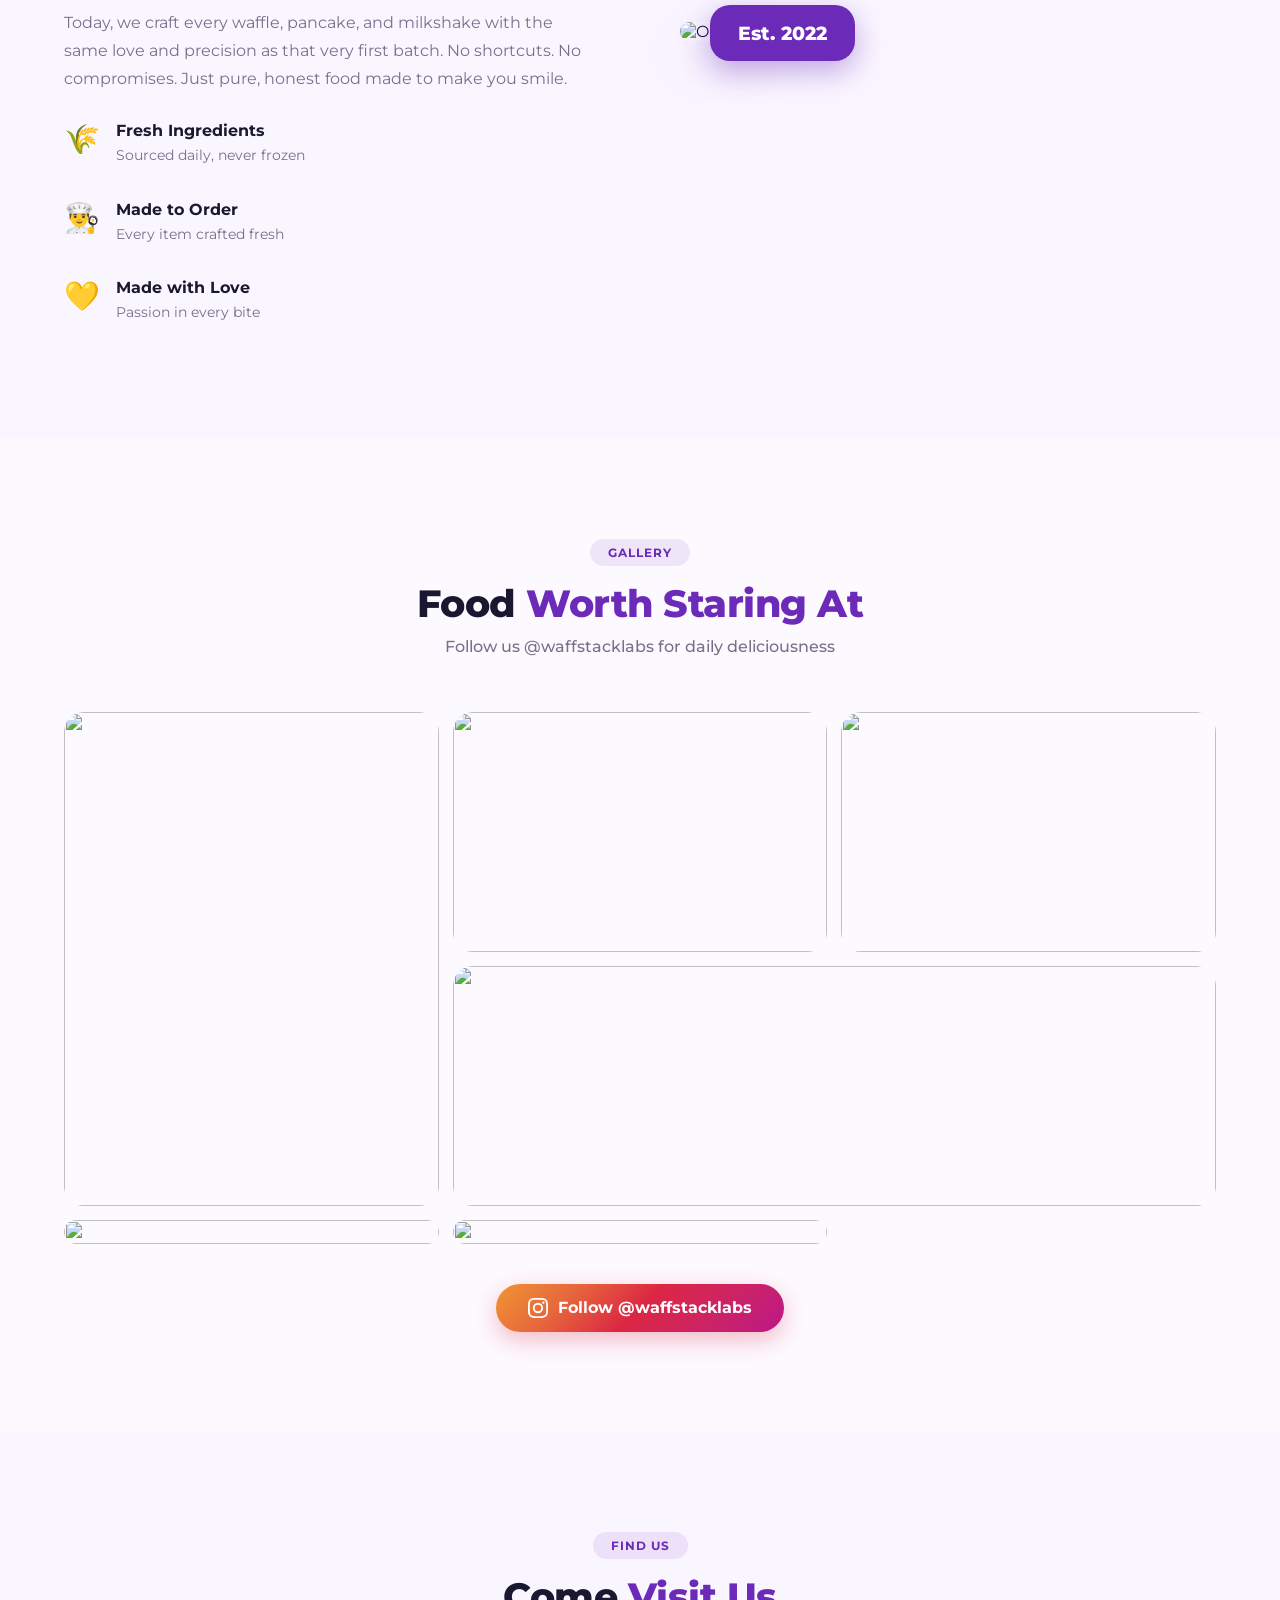
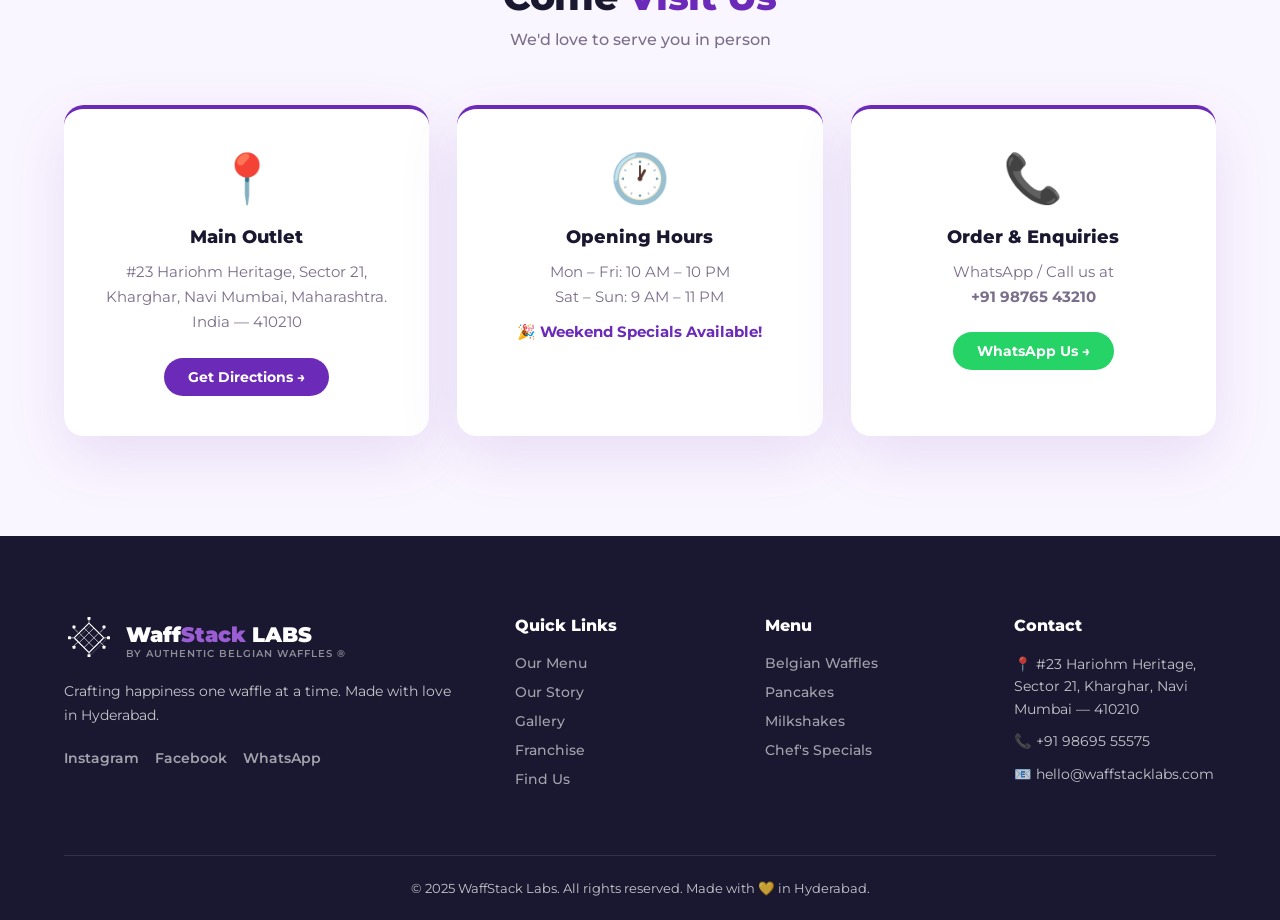
==== commit e8577b7d: "Update address to Kharghar, Navi Mumbai" ====
--- a/index.html
+++ b/index.html
@@ -234,7 +234,7 @@
                 <div class="loc-card">
                     <div class="loc-icon">📍</div>
                     <h3>Main Outlet</h3>
-                    <p>123, Waffle Street, Banjara Hills<br>Hyderabad, Telangana 500034</p>
+                    <p>#23 Hariohm Heritage, Sector 21,<br>Kharghar, Navi Mumbai, Maharashtra.<br>India — 410210</p>
                     <a href="https://maps.google.com" target="_blank" class="btn-dir">Get Directions →</a>
                 </div>
                 <div class="loc-card">
@@ -290,8 +290,8 @@
                 </div>
                 <div class="f-contact">
                     <h4>Contact</h4>
-                    <p>📍 Banjara Hills, Hyderabad</p>
-                    <p>📞 +91 98765 43210</p>
+                    <p>📍 #23 Hariohm Heritage, Sector 21, Kharghar, Navi Mumbai — 410210</p>
+                    <p>📞 +91 98695 55575</p>
                     <p>📧 hello@waffstacklabs.com</p>
                 </div>
             </div>
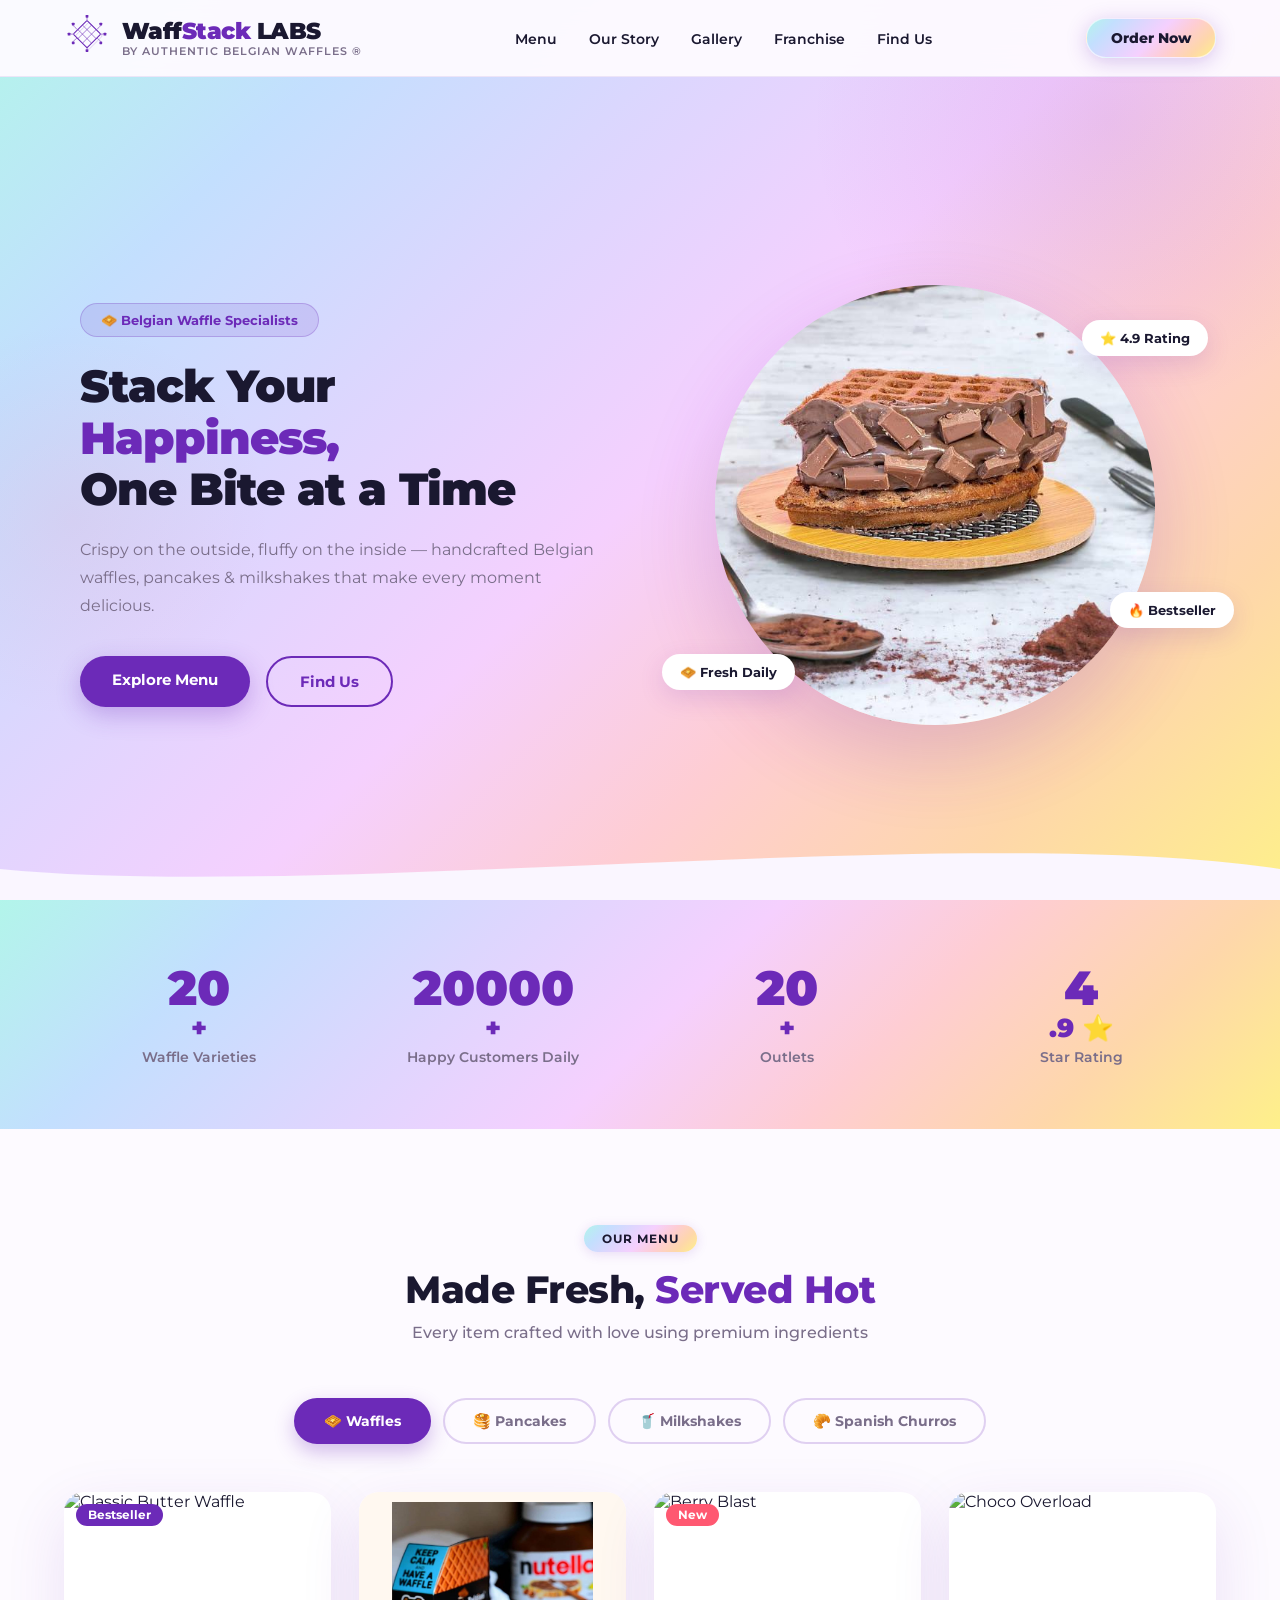
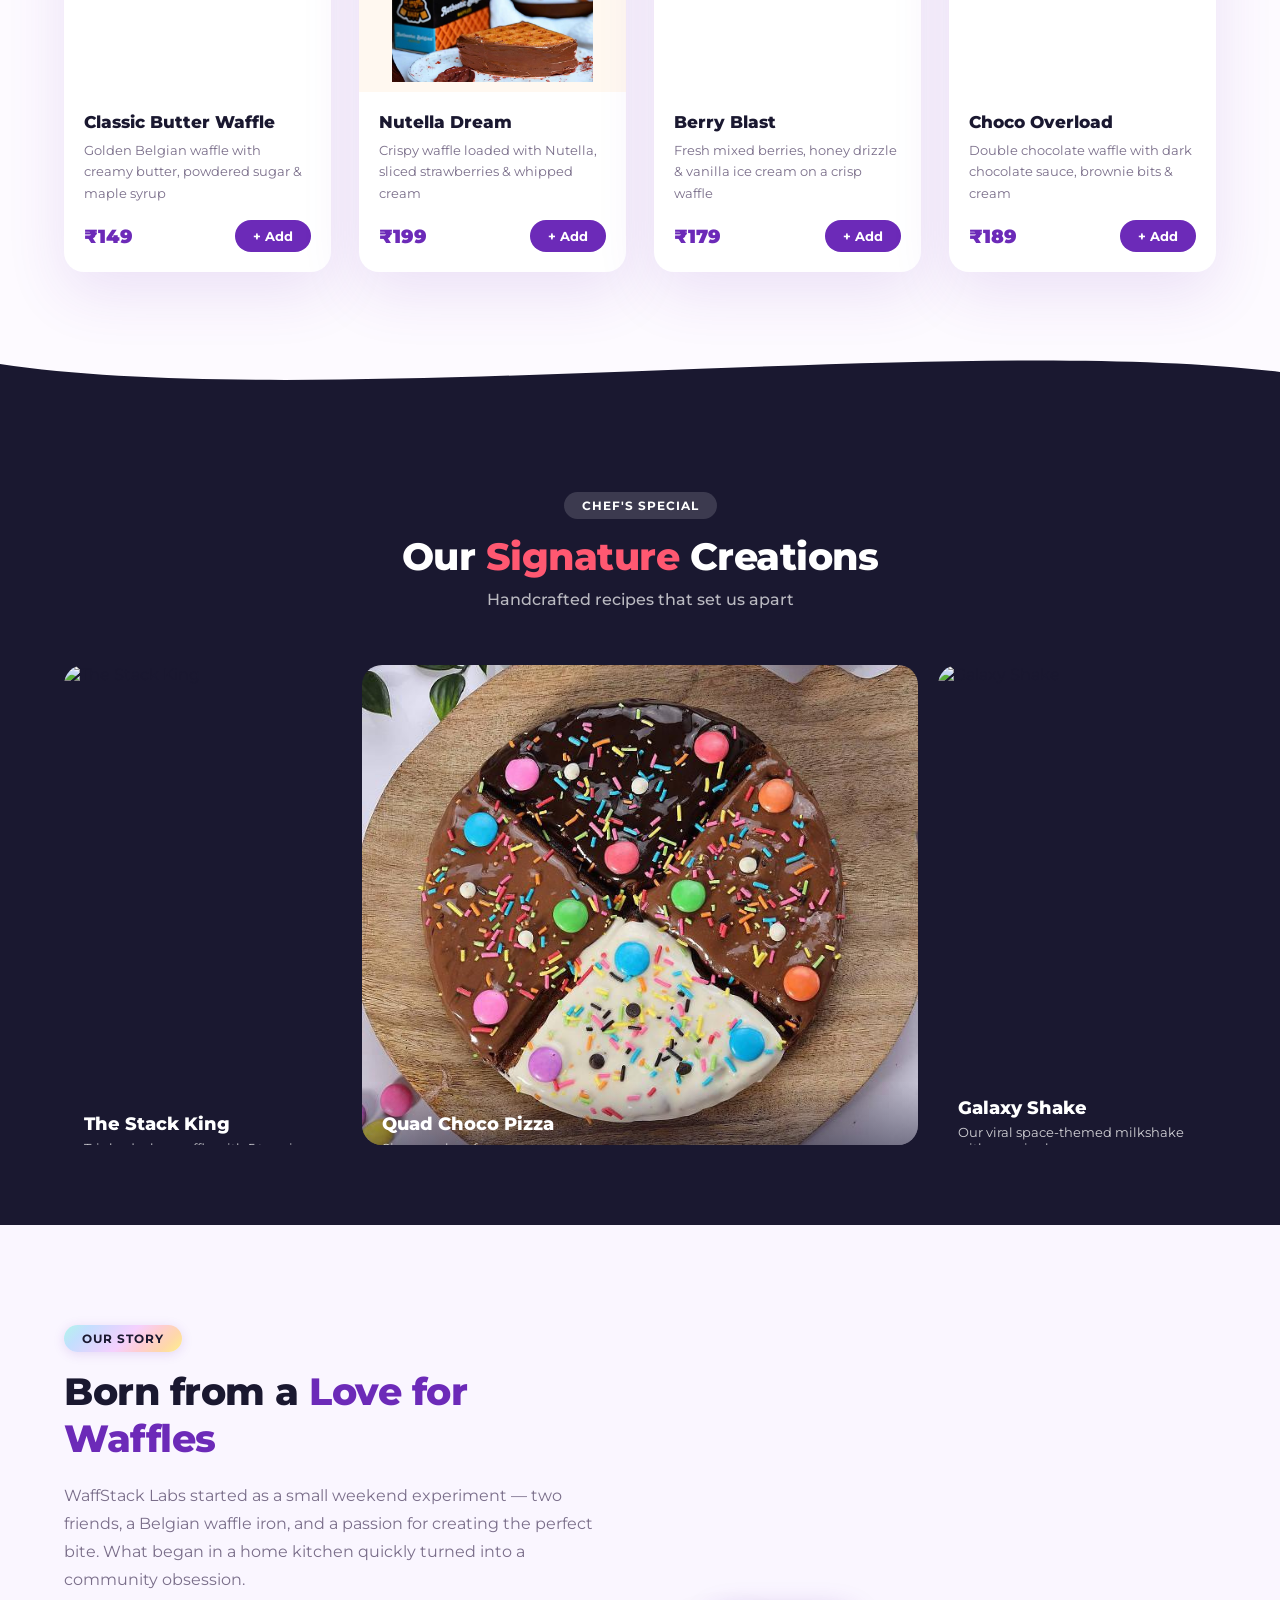
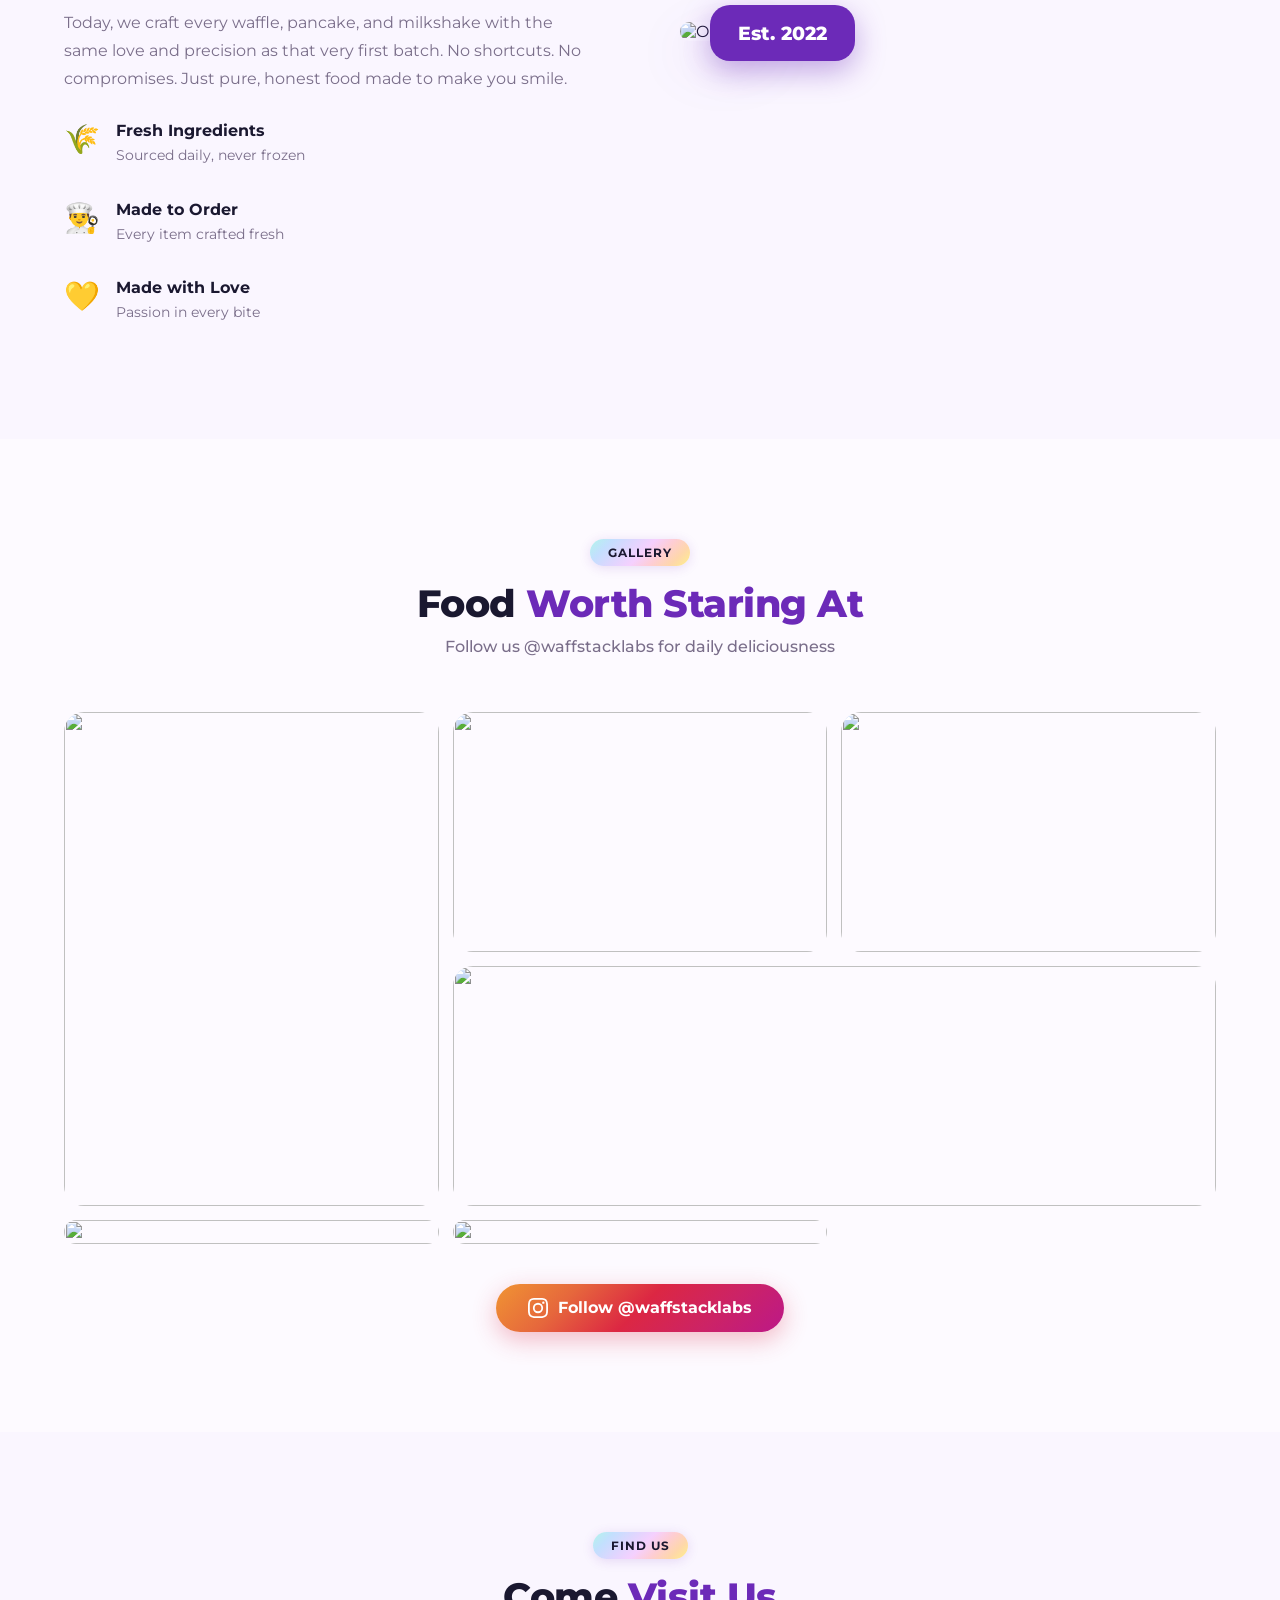
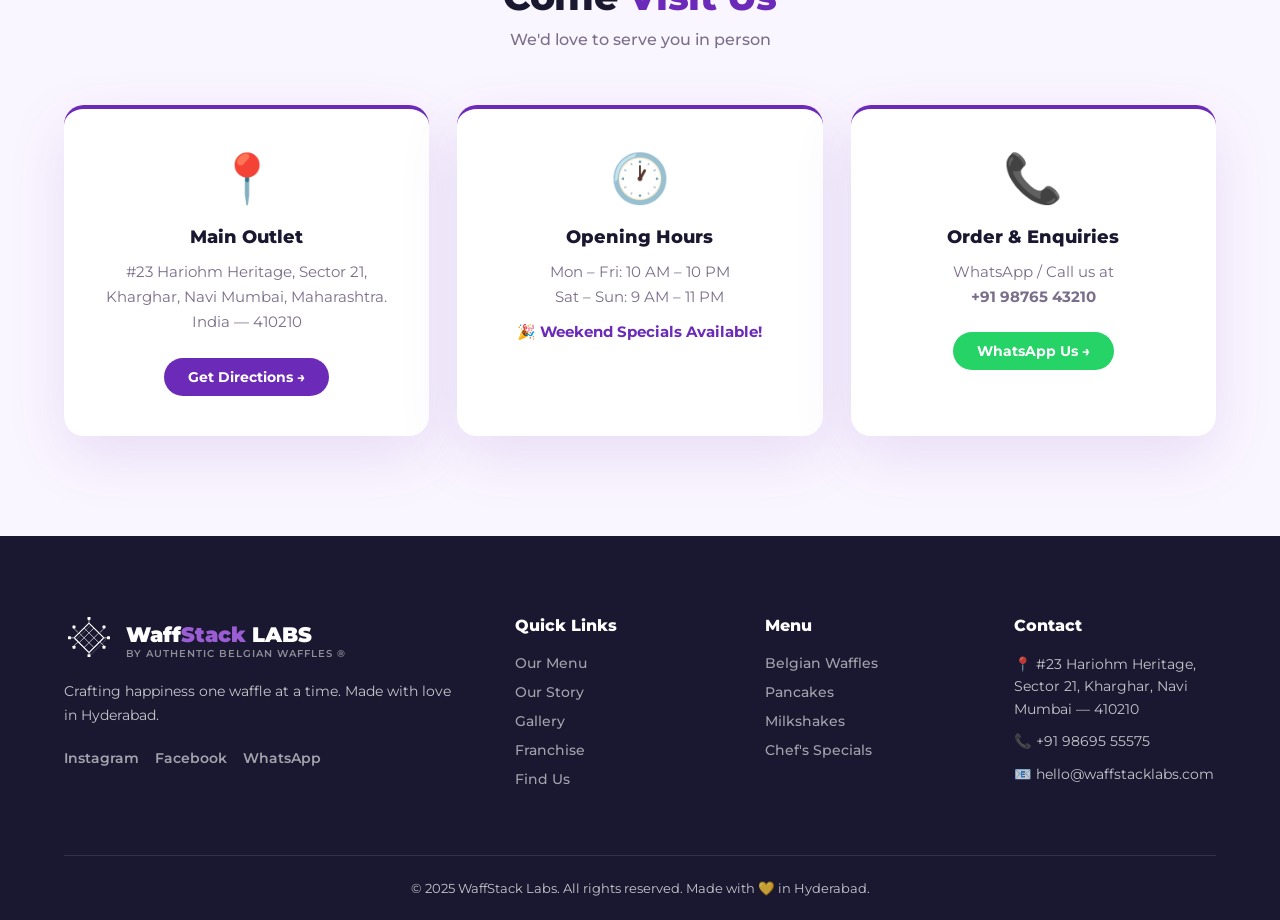
==== commit 3c6d2f5f: "Add Spanish Churros category with 4 menu items" ====
--- a/index.html
+++ b/index.html
@@ -95,6 +95,7 @@
                 <button class="tab active" data-tab="waffles">🧇 Waffles</button>
                 <button class="tab" data-tab="pancakes">🥞 Pancakes</button>
                 <button class="tab" data-tab="milkshakes">🥤 Milkshakes</button>
+                <button class="tab" data-tab="churros">🥐 Spanish Churros</button>
             </div>
             <div class="menu-grid">
                 <!-- WAFFLES -->
@@ -139,6 +140,23 @@
                 <div class="card hidden" data-cat="milkshakes">
                     <div class="card-img"><img src="https://images.unsplash.com/photo-1563805042-7684c019e1cb?w=400&q=80" alt="Strawberry Rush"><span class="tag-new">New</span></div>
                     <div class="card-body"><h3>Strawberry Rush</h3><p>Fresh strawberry shake with real fruit chunks & whipped cream topping</p><div class="card-foot"><span class="price">₹159</span><button class="add-btn">+ Add</button></div></div>
+                </div>
+                <!-- SPANISH CHURROS -->
+                <div class="card hidden" data-cat="churros">
+                    <div class="card-img"><img src="https://images.unsplash.com/photo-1624353365286-3f8d62daad51?w=400&q=80" alt="Classic Churros"><span class="tag-best">Bestseller</span></div>
+                    <div class="card-body"><h3>Classic Churros</h3><p>Crispy golden churros dusted with cinnamon sugar, served with rich chocolate dipping sauce</p><div class="card-foot"><span class="price">₹149</span><button class="add-btn">+ Add</button></div></div>
+                </div>
+                <div class="card hidden" data-cat="churros">
+                    <div class="card-img"><img src="https://images.unsplash.com/photo-1571748982800-fa51082c2224?w=400&q=80" alt="Nutella Churros"></div>
+                    <div class="card-body"><h3>Nutella Churros</h3><p>Warm churros filled with creamy Nutella & topped with powdered sugar and hazelnuts</p><div class="card-foot"><span class="price">₹179</span><button class="add-btn">+ Add</button></div></div>
+                </div>
+                <div class="card hidden" data-cat="churros">
+                    <div class="card-img"><img src="https://images.unsplash.com/photo-1548847024-c9b4c5b4f4d3?w=400&q=80" alt="Churros Bites"><span class="tag-new">New</span></div>
+                    <div class="card-body"><h3>Churros Bites</h3><p>Mini bite-sized churros with caramel sauce & vanilla cream dip — perfect for sharing</p><div class="card-foot"><span class="price">₹129</span><button class="add-btn">+ Add</button></div></div>
+                </div>
+                <div class="card hidden" data-cat="churros">
+                    <div class="card-img"><img src="https://images.unsplash.com/photo-1624353365286-3f8d62daad51?w=400&q=80" alt="Churros Sundae"></div>
+                    <div class="card-body"><h3>Churros Sundae</h3><p>Hot churros served over cold vanilla ice cream with chocolate drizzle & whipped cream</p><div class="card-foot"><span class="price">₹199</span><button class="add-btn">+ Add</button></div></div>
                 </div>
             </div>
         </div>
--- a/css/style.css
+++ b/css/style.css
@@ -15,6 +15,7 @@
     --white: #fff;
     --shadow: 0 20px 60px rgba(108,42,184,0.12);
     --radius: 20px;
+    --holo: linear-gradient(135deg, #b2f5ea 0%, #c3dffe 18%, #ddd6fe 35%, #f5d0fe 52%, #fecdd3 68%, #fed7aa 84%, #fef08a 100%);
 }
 
 html { scroll-behavior: smooth; }
@@ -40,8 +41,8 @@
 .nav-links { display: flex; list-style: none; gap: 32px; }
 .nav-links a { text-decoration: none; color: var(--text); font-weight: 600; font-size: 0.9rem; transition: color 0.2s; }
 .nav-links a:hover { color: var(--purple); }
-.btn-order { background: var(--purple); color: var(--white); padding: 10px 24px; border-radius: 50px; text-decoration: none; font-weight: 700; font-size: 0.88rem; transition: all 0.3s; box-shadow: 0 4px 15px rgba(108,42,184,0.35); }
-.btn-order:hover { background: var(--purple-dark); transform: translateY(-2px); }
+.btn-order { background: var(--holo); color: var(--navy); padding: 10px 24px; border-radius: 50px; text-decoration: none; font-weight: 800; font-size: 0.88rem; transition: all 0.3s; box-shadow: 0 4px 20px rgba(108,42,184,0.25); border: 1.5px solid rgba(255,255,255,0.6); }
+.btn-order:hover { transform: translateY(-2px); box-shadow: 0 8px 30px rgba(108,42,184,0.3); }
 .hamburger { display: none; flex-direction: column; gap: 5px; cursor: pointer; }
 .hamburger span { width: 25px; height: 2px; background: var(--navy); border-radius: 2px; }
 .mobile-menu { display: none; background: var(--white); padding: 20px 24px; border-top: 1px solid rgba(108,42,184,0.1); }
@@ -52,7 +53,7 @@
 /* ── HERO ── */
 .hero {
     min-height: 100vh; display: flex; align-items: center; flex-direction: column; justify-content: center;
-    background: linear-gradient(135deg, #F0E6FF 0%, #F7D8D0 50%, #FAF6FF 100%);
+    background: var(--holo);
     padding-top: 70px; position: relative; overflow: hidden;
 }
 .hero-inner {
@@ -84,7 +85,7 @@
 .hero-wave svg { width: 100%; height: 80px; display: block; }
 
 /* ── STATS ── */
-.stats { background: var(--cream); padding: 64px 0; }
+.stats { background: var(--holo); padding: 64px 0; }
 .stats-grid { display: grid; grid-template-columns: repeat(4,1fr); gap: 24px; text-align: center; }
 .stat-item { display: flex; flex-direction: column; align-items: center; }
 .stat-num { font-size: 3rem; font-weight: 900; color: var(--purple); line-height: 1; }
@@ -97,8 +98,8 @@
 .section-head.light p { color: rgba(255,255,255,0.7); }
 .section-head h2 { font-size: clamp(1.8rem,3vw,2.8rem); font-weight: 800; color: var(--navy); margin-bottom: 10px; letter-spacing: -0.5px; }
 .section-head p { color: var(--muted); font-size: 1rem; font-weight: 500; }
-.tag { display: inline-block; background: rgba(108,42,184,0.1); color: var(--purple); padding: 6px 18px; border-radius: 50px; font-size: 0.78rem; font-weight: 700; text-transform: uppercase; letter-spacing: 1px; margin-bottom: 14px; }
-.tag.light { background: rgba(255,255,255,0.15); color: var(--white); }
+.tag { display: inline-block; background: var(--holo); color: var(--navy); padding: 6px 18px; border-radius: 50px; font-size: 0.78rem; font-weight: 700; text-transform: uppercase; letter-spacing: 1px; margin-bottom: 14px; box-shadow: 0 2px 12px rgba(108,42,184,0.15); }
+.tag.light { background: rgba(255,255,255,0.15); color: var(--white); box-shadow: none; }
 
 /* ── MENU ── */
 .menu-section { padding: 96px 0 0; background: var(--light); position: relative; }
